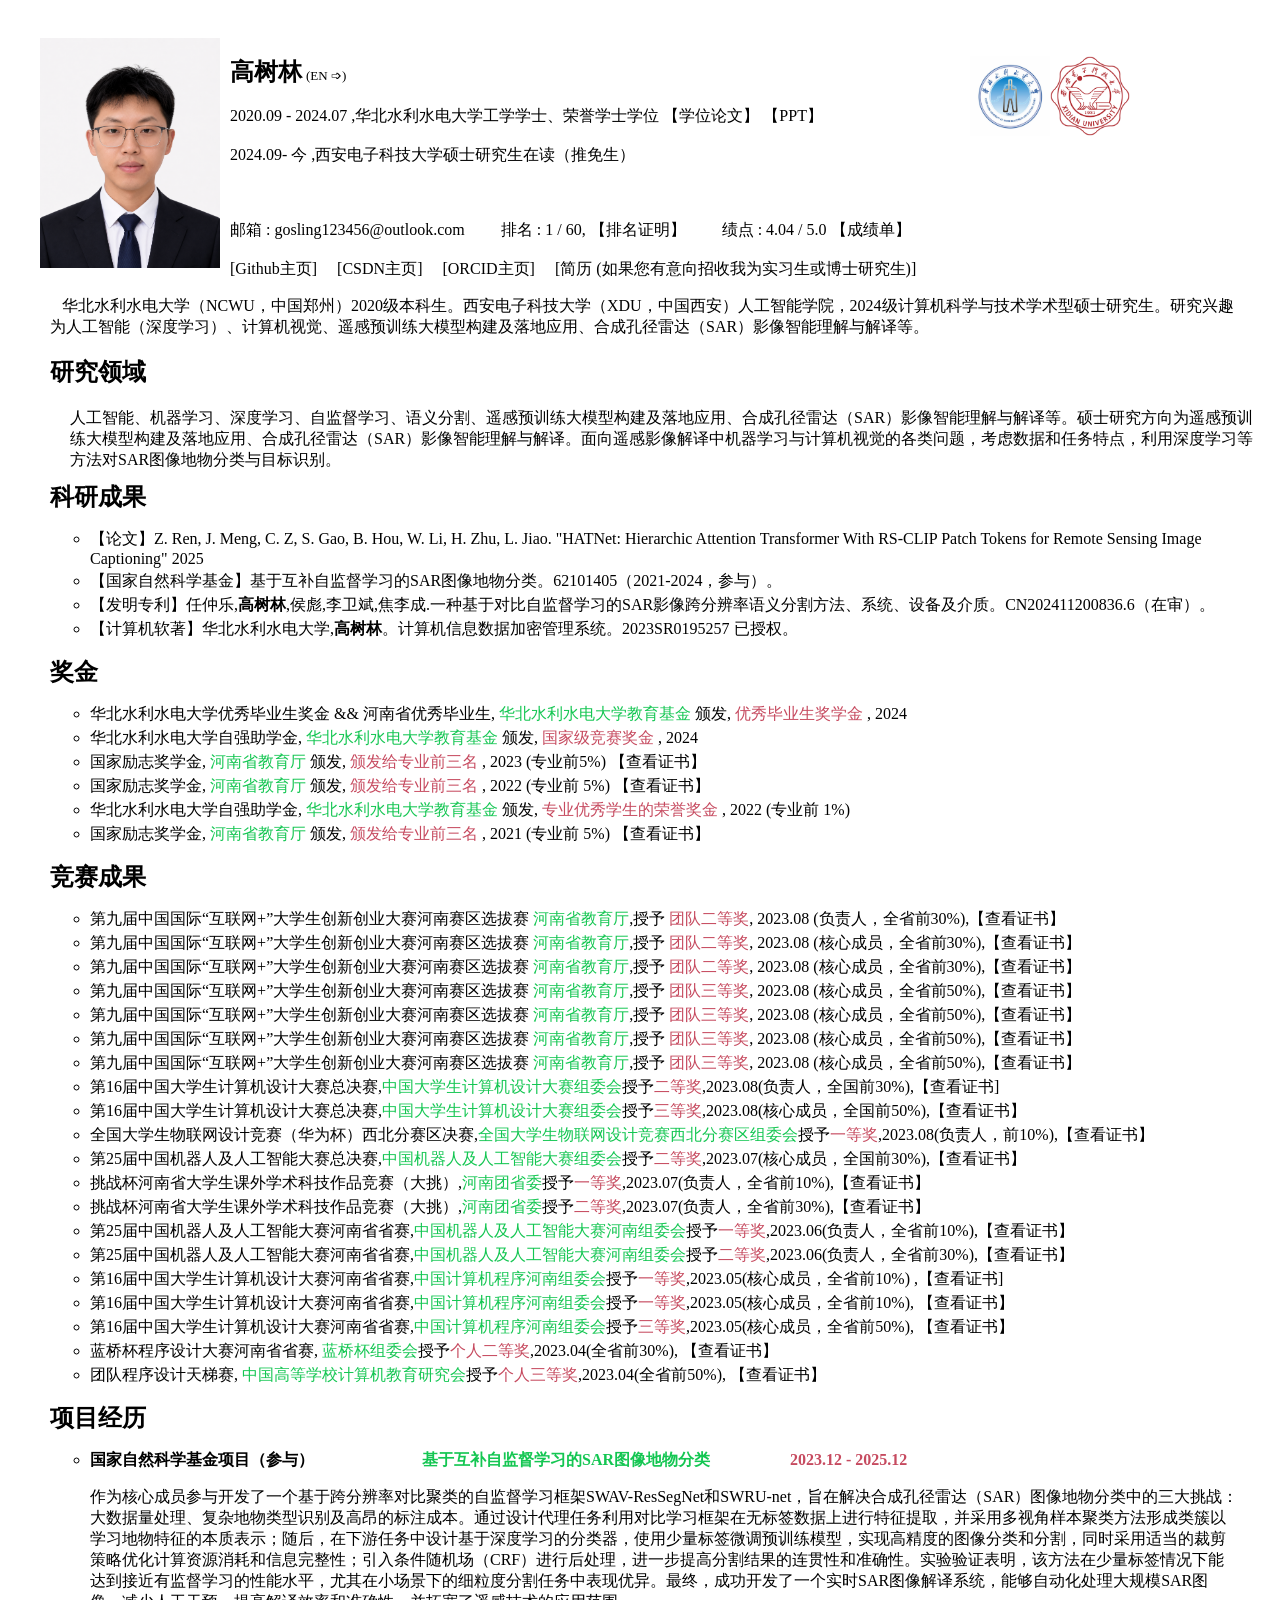
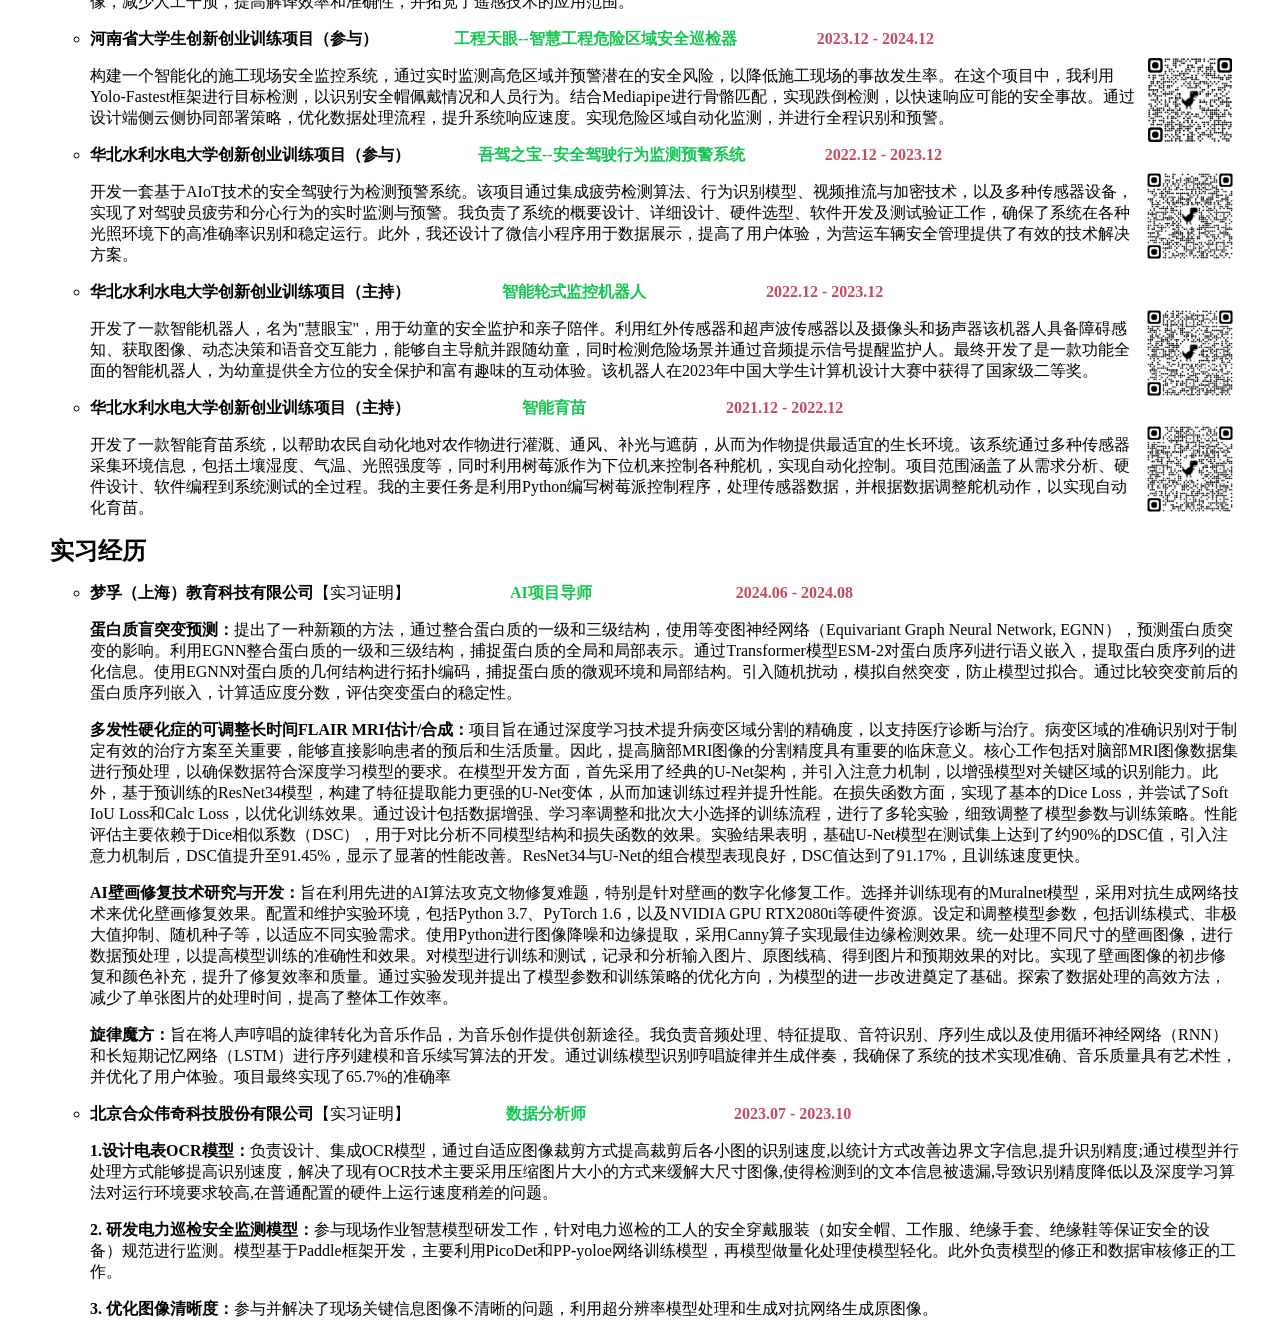
==== index-CN.html @ bac6ad57 "Update index-CN.html" ====
<html>

<head>
    <meta charset="UTF-8">
    <meta name="viewport" content="width=device-width, initial-scale=1.0">
    <title>高树林</title>
    <style>
        body {
            text-align: center;
            font-family: "楷体", Palatino, serif; /* 也包括 Palatino Linotype */
            position: relative;
            user-select: none; /* 禁止文本选择 */
        }

        a {
            text-decoration: none;
            position: relative;
            z-index: 1; /* 确保链接在上层 */
            color: inherit; /* 继承父元素的颜色 */
        }

        a:hover {
            color: #F00; /* 悬停时的颜色 */
        }

        li {
            margin-top: 3px; /* 列表项之间的间距 */
        }

        .overlay {
            position: absolute;
            top: 0;
            left: 0;
            width: 100%;
            height: 100%;
            background-color: rgba(255, 255, 255, 0); /* 半透明效果 */
            pointer-events: none; /* 允许点击链接 */
        }
    </style>
</head>

<body>
    <div align="center">
        <div style="width:1200px; height:auto; padding-top: 30px;">
            <div style="float: left;">
                <a href="https://gosling123456.github.io/index-CN.html" target="_blank">
                    <img src="data/GSL/4.png" height="230px" width="180px" />
                </a>
            </div>
            <div style="width:900px; height:240px; padding-left: 10px; float: left; text-align: left;">
                <br />
                <font size="5px"><b>高树林</b></font>
                <font size="2px"> <a href="https://gosling123456.github.io/"><font face="Times New Roman">(EN ➩)</font></a></font>
<!--                <a href="https://www.stanford.edu/" target="_blank">-->
<!--                        <img src="./data/GSL/stanford.jpg" alt="斯坦福校徽" style="width:80px; height:80px; float:right;">-->
<!--                    </a>-->
                <a href="https://www.xidian.edu.cn/" target="_blank">
                        <img src="./data/GSL/XDU.jpg" alt="西电校徽" style="width:80px; height:80px; float:right;">
                    </a>
                <a href="https://www.ncwu.edu.cn" target="_blank">
                        <img src="./data/GSL/NCWU.jpg" alt="华水校徽" style="width:80px; height:80px; float:right;">
                    </a>

                <br />
                <br />
                <font face="Times New Roman">2020.09 - 2024.07</font> ,华北水利水电大学工学学士、荣誉学士学位 <a href="./data/GSL/Undergraduate.pdf">【学位论文】</a> <a href="./data/GSL/PPT_基于跨分辨率对比聚类视觉特征学习的SAR地物分类答辩PPT.pptx">【<font face="Times New Roman">PPT</font>】</a>
<!--                 <a href="https://www2.ncwu.edu.cn/xingong/info/1026/2267.htm">【导师：杨阳蕊博士】</a>-->
                <br />
                <br />

                <font face="Times New Roman">2024.09- </font>今 ,西安电子科技大学硕士研究生在读（推免生）
                <br />
                <br />
                <br />
                <br />


                邮箱<font face="Times New Roman">&nbsp: gosling123456@outlook.com</font>  &nbsp &nbsp &nbsp &nbsp
<!--                <br />-->
                排名<font face="Times New Roman">&nbsp: 1 / 60</font>, <a href="./data/GSL/RANK.pdf">【排名证明】</a>  &nbsp &nbsp &nbsp &nbsp
<!--                <br />-->
                绩点<font face="Times New Roman"> : 4.04 / 5.0</font> <a href="data/GPA.pdf">【成绩单】</a>
<!--                <font size="2px"> <a href="data/GPA.pdf">【成绩单】</a></font>-->


                <br />
                <br />

                <a href="https://github.com/gosling123456">[<font face="Times New Roman">Github</font>主页]</font></a>  &nbsp &nbsp   <a href="https://blog.csdn.net/qq_54932411">[<font face="Times New Roman">CSDN</font>主页</font>]</a> &nbsp &nbsp <a href="https://orcid.org/0009-0003-9787-9495">[<font face="Times New Roman">ORCID</font>主页</font>]</a> &nbsp <a href="data/GSL/CV-CN.pdf"> &nbsp [简历 (如果您有意向招收我为实习生或博士研究生)]</a>  &nbsp &nbsp &nbsp &nbsp </a>
            </div>
        </div>

        <!-- border:1px solid #113322; -->
        <div style="width:1200px; height:auto; padding-top: 10px;">

            <div style="width:1190px; height:auto; float: left; text-align: left; padding-left: 10px; ">
                <br />
                &nbsp &nbsp<a href="https://ncwu.edu.cn/">华北水利水电大学</a>（<a href="https://ncwu.edu.cn/"><font face="Times New Roman">NCWU</font></a>，中国郑州）<font face="Times New Roman">2020</font>级本科生。<a href="https://www.xidian.edu.cn/">西安电子科技大学</a>（<a href="https://www.xidian.edu.cn/"><font face="Times New Roman">XDU</font></a>，中国西安）<a href="https://sai.xidian.edu.cn/">人工智能学院</a>，<font face="Times New Roman">2024</font>级计算机科学与技术学术型硕士研究生。研究兴趣为人工智能（深度学习）、计算机视觉、遥感预训练大模型构建及落地应用、合成孔径雷达（<font face="Times New Roman">SAR</font>）影像智能理解与解译等。
            </div>
        </div>
<!-- 研究领域 -->
        <div style="width:1200px; height:auto; padding-top: 10px;">
            <div style="width:800px; height:auto; float: left; text-align: left; padding-left: 10px;">
                <br />
                <font size="5px"><b>研究领域</b></font>
            </div>
            <div style="width:1190px; height:auto; float: left; text-align: left; padding-left: 30px; padding-top: 20px;">
                人工智能、机器学习、深度学习、自监督学习、语义分割、遥感预训练大模型构建及落地应用、合成孔径雷达（<font face="Times New Roman">SAR</font>）影像智能理解与解译等。硕士研究方向为遥感预训练大模型构建及落地应用、合成孔径雷达（<font face="Times New Roman">SAR</font>）影像智能理解与解译。面向遥感影像解译中机器学习与计算机视觉的各类问题，考虑数据和任务特点，利用深度学习等方法对<font face="Times New Roman">SAR</font>图像地物分类与目标识别。
            </div>
            <div style="width:1190px; height:auto; float: left; text-align: left; padding-left: 30px; padding-top: 10px;">
            </div>
        </div>
<!-- 科研成果 -->
        <div style="width:1200px; height:auto; padding-top: 10px;">
            <div style="width:800px; height:auto; float: left; text-align: left; padding-left: 10px;">
                <font size="5px"><b>科研成果</b></font>
            </div>
            <div style="width:1190px; height:auto; float: left; text-align: left; padding-left: 10px;">
                <ul type="circle">
                    <li>  【论文】<font face="Times New Roman">Z. Ren, J. Meng, C. Z, S. Gao, B. Hou, W. Li, H. Zhu, L. Jiao. "HATNet: Hierarchic Attention Transformer With RS-CLIP Patch Tokens for Remote Sensing Image Captioning" 2025</font></li>
                    <li>  【国家自然科学基金】基于互补自监督学习的<font face="Times New Roman">SAR</font>图像地物分类。<font face="Times New Roman">62101405</font>（<font face="Times New Roman">2021-2024</font>，参与）。</li>
                    <li>  <a href="./data/GSL/202411200836.6受理.pdf">【发明专利】</a>任仲乐,<strong>高树林</strong>,侯彪,李卫斌,焦李成.一种基于对比自监督学习的<font face="Times New Roman">SAR</font>影像跨分辨率语义分割方法、系统、设备及介质。<font face="Times New Roman">CN202411200836.6</font>（在审）。</li>
                    <li>  <a href="./data/GSL/2022软著.pdf">【计算机软著】</a>华北水利水电大学,<strong>高树林</strong>。计算机信息数据加密管理系统。<font face="Times New Roman">2023SR0195257</font> 已授权。</li>

                </ul>
            </div>
        </div>
<!-- 获得的奖助学金 -->
        <div style="width:1200px; height:auto; padding-top: 10px;">
            <div style="width:800px; height:auto; float: left; text-align: left; padding-left: 10px;">
                <font size="5px"><b>奖金</b></font>
            </div>
            <div style="width:1190px; height:auto; float: left; text-align: left; padding-left: 10px;">
                <ul type="circle">
                    <li>  华北水利水电大学优秀毕业生奖金 <font face="Times New Roman">&&</font> 河南省优秀毕业生, <i><font color="#14C652" style="font-style: normal;"> 华北水利水电大学教育基金 </font></i>颁发, <i><font color="#C64A5F" style="font-style: normal;"> 优秀毕业生奖学金 </font></i>, <font face="Times New Roman">2024</font> <!--<a href="./data/奖项说明.pdf">【查看证书】</a></li>-->
                    <li>  华北水利水电大学自强助学金, <i><font color="#14C652" style="font-style: normal;"> 华北水利水电大学教育基金 </font></i>颁发, <i><font color="#C64A5F" style="font-style: normal;"> 国家级竞赛奖金 </font></i>, <font face="Times New Roman">2024</font> </li>
                    <li>  国家励志奖学金, <i><font color="#14C652" style="font-style: normal;"> 河南省教育厅 </font></i>颁发, <i><font color="#C64A5F" style="font-style: normal;"> 颁发给专业前三名 </font></i>, <font face="Times New Roman">2023</font> (专业前<font face="Times New Roman">5</font>%) <a href="./data/GSL/奖项说明.pdf">【查看证书】</a></li>
                    <li>  国家励志奖学金, <i><font color="#14C652" style="font-style: normal;"> 河南省教育厅 </font></i>颁发, <i><font color="#C64A5F" style="font-style: normal;"> 颁发给专业前三名 </font></i>, <font face="Times New Roman">2022</font> (专业前 <font face="Times New Roman">5</font>%) <a href="./data/GSL/2022国家励志.pdf">【查看证书】</a></li>
                    <li>  华北水利水电大学自强助学金, <i><font color="#14C652" style="font-style: normal;"> 华北水利水电大学教育基金 </font></i>颁发, <i><font color="#C64A5F" style="font-style: normal;"> 专业优秀学生的荣誉奖金 </font></i>, <font face="Times New Roman">2022</font> (专业前 <font face="Times New Roman">1</font>%)</li>
                    <li>  国家励志奖学金, <i><font color="#14C652" style="font-style: normal;"> 河南省教育厅 </font></i>颁发, <i><font color="#C64A5F" style="font-style: normal;"> 颁发给专业前三名 </font></i>, <font face="Times New Roman">2021</font> (专业前 <font face="Times New Roman">5</font>%) <a href="./data/GSL/2021国家励志.pdf">【查看证书】</a></li>
                </ul>
            </div>
        </div>
<!-- 获得的奖项 -->
        <div style="width:1200px; height:auto; padding-top: 10px;">
            <div style="width:800px; height:auto; float: left; text-align: left; padding-left: 10px;">
                <font size="5px"><b>竞赛成果</b></font>
            </div>
            <div style="width:1190px; height:auto; float: left; text-align: left; padding-left: 10px;">
                <ul type="circle">
<!--    2023年8月                -->
                    <li>  第九届中国国际“互联网+”大学生创新创业大赛河南赛区选拔赛 <i><font color="#14C652" style="font-style: normal;">河南省教育厅</font></i>,授予  <i><font color="#C64A5F" style="font-style: normal;">团队二等奖</font></i>, <font face="Times New Roman">2023.08</font> (负责人，全省前<font face="Times New Roman">30%</font>),<a href="./data/GSL/互联网+二等奖1.pdf">【查看证书】</a></li> </li>
                    <li>  第九届中国国际“互联网+”大学生创新创业大赛河南赛区选拔赛 <i><font color="#14C652" style="font-style: normal;">河南省教育厅</font></i>,授予  <i><font color="#C64A5F" style="font-style: normal;">团队二等奖</font></i>, <font face="Times New Roman">2023.08</font> (核心成员，全省前<font face="Times New Roman">30%</font>),<a href="./data/GSL/互联网+二等奖2.pdf">【查看证书】</a></li> </li>
                    <li>  第九届中国国际“互联网+”大学生创新创业大赛河南赛区选拔赛 <i><font color="#14C652" style="font-style: normal;">河南省教育厅</font></i>,授予  <i><font color="#C64A5F" style="font-style: normal;">团队二等奖</font></i>, <font face="Times New Roman">2023.08</font> (核心成员，全省前<font face="Times New Roman">30%</font>),<a href="./data/GSL/互联网+二等奖3.pdf">【查看证书】</a></li> </li>
                    <li>  第九届中国国际“互联网+”大学生创新创业大赛河南赛区选拔赛 <i><font color="#14C652" style="font-style: normal;">河南省教育厅</font></i>,授予  <i><font color="#C64A5F" style="font-style: normal;">团队三等奖</font></i>, <font face="Times New Roman">2023.08</font> (核心成员，全省前<font face="Times New Roman">50%</font>),<a href="./data/GSL/互联网+三等奖1.pdf">【查看证书】</a></li> </li>
                    <li>  第九届中国国际“互联网+”大学生创新创业大赛河南赛区选拔赛 <i><font color="#14C652" style="font-style: normal;">河南省教育厅</font></i>,授予  <i><font color="#C64A5F" style="font-style: normal;">团队三等奖</font></i>, <font face="Times New Roman">2023.08</font> (核心成员，全省前<font face="Times New Roman">50%</font>),<a href="./data/GSL/互联网+三等奖2.pdf">【查看证书】</a></li> </li>
                    <li>  第九届中国国际“互联网+”大学生创新创业大赛河南赛区选拔赛 <i><font color="#14C652" style="font-style: normal;">河南省教育厅</font></i>,授予  <i><font color="#C64A5F" style="font-style: normal;">团队三等奖</font></i>, <font face="Times New Roman">2023.08</font> (核心成员，全省前<font face="Times New Roman">50%</font>),<a href="./data/GSL/互联网+三等奖3.pdf">【查看证书】</a></li> </li>
                    <li>  第九届中国国际“互联网+”大学生创新创业大赛河南赛区选拔赛 <i><font color="#14C652" style="font-style: normal;">河南省教育厅</font></i>,授予  <i><font color="#C64A5F" style="font-style: normal;">团队三等奖</font></i>, <font face="Times New Roman">2023.08</font> (核心成员，全省前<font face="Times New Roman">50%</font>),<a href="./data/GSL/互联网+三等奖4.pdf">【查看证书】</a></li> </li>
                    <li>  第<font face="Times New Roman">16</font>届中国大学生计算机设计大赛总决赛,<i><font color="#14C652" style="font-style: normal;">中国大学生计算机设计大赛组委会</font></i>授予<i><font color="#C64A5F" style="font-style: normal;">二等奖</font></i>,<font face="Times New Roman">2023.08</font>(负责人，全国前<font face="Times New Roman">30%</font>),<a href="./data/GSL/中国计算机设计大赛国家级二等奖.pdf">【查看证书]</a></li>
                    <li>  第<font face="Times New Roman">16</font>届中国大学生计算机设计大赛总决赛,<i><font color="#14C652" style="font-style: normal;">中国大学生计算机设计大赛组委会</font></i>授予<i><font color="#C64A5F" style="font-style: normal;">三等奖</font></i>,<font face="Times New Roman">2023.08</font>(核心成员，全国前<font face="Times New Roman">50%</font>),<a href="./data/GSL/中国计算机设计大赛国家级三等奖.pdf">【查看证书】</a></li>
                    <li>  全国大学生物联网设计竞赛（华为杯）西北分赛区决赛,<i><font color="#14C652" style="font-style: normal;">全国大学生物联网设计竞赛西北分赛区组委会</font></i>授予<i><font color="#C64A5F" style="font-style: normal;">一等奖</font></i>,<font face="Times New Roman">2023.08</font>(负责人，前<font face="Times New Roman">10%</font>),<a href="./data/GSL/物联网大赛西北赛区一等奖.pdf">【查看证书】</a></li>
<!--    2023年7月                -->
                    <li>  第<font face="Times New Roman">25</font>届中国机器人及人工智能大赛总决赛,<i><font color="#14C652" style="font-style: normal;">中国机器人及人工智能大赛组委会</font></i>授予<i><font color="#C64A5F" style="font-style: normal;">二等奖</font></i>,<font face="Times New Roman">2023.07</font>(核心成员，全国前<font face="Times New Roman">30%</font>),<a href="./data/GSL/机器人及人工智能国家二等奖.pdf">【查看证书】</a></li>
                    <li>  挑战杯河南省大学生课外学术科技作品竞赛（大挑）,<i><font color="#14C652" style="font-style: normal;">河南团省委</font></i>授予<i><font color="#C64A5F" style="font-style: normal;">一等奖</font></i>,<font face="Times New Roman">2023.07</font>(负责人，全省前<font face="Times New Roman">10%</font>),<a href="./data/GSL/2023挑战杯省一.pdf">【查看证书】</a></li>
                    <li>  挑战杯河南省大学生课外学术科技作品竞赛（大挑）,<i><font color="#14C652" style="font-style: normal;">河南团省委</font></i>授予<i><font color="#C64A5F" style="font-style: normal;">二等奖</font></i>,<font face="Times New Roman">2023.07</font>(负责人，全省前<font face="Times New Roman">30%</font>),<a href="./data/GSL/2023挑战杯省二.pdf">【查看证书】</a></li>
<!--    2023年6月                 -->
                    <li>  第<font face="Times New Roman">25</font>届中国机器人及人工智能大赛河南省省赛,<i><font color="#14C652" style="font-style: normal;">中国机器人及人工智能大赛河南组委会</font></i>授予<i><font color="#C64A5F" style="font-style: normal;">一等奖</font></i>,<font face="Times New Roman">2023.06</font>(负责人，全省前<font face="Times New Roman">10%</font>),<a href="./data/GSL/中国机器人及人工智能大赛省一.pdf">【查看证书】</a></li>
                    <li>  第<font face="Times New Roman">25</font>届中国机器人及人工智能大赛河南省省赛,<i><font color="#14C652" style="font-style: normal;">中国机器人及人工智能大赛河南组委会</font></i>授予<i><font color="#C64A5F" style="font-style: normal;">二等奖</font></i>,<font face="Times New Roman">2023.06</font>(负责人，全省前<font face="Times New Roman">30%</font>),<a href="./data/GSL/中国机器人及人工智能大赛省二.pdf">【查看证书】</a></li>
<!--    2023年5月                -->
                    <li>  第<font face="Times New Roman">16</font>届中国大学生计算机设计大赛河南省省赛,<i><font color="#14C652" style="font-style: normal;">中国计算机程序河南组委会</font></i>授予<i><font color="#C64A5F" style="font-style: normal;">一等奖</font></i>,<font face="Times New Roman">2023.05</font>(核心成员，全省前<font face="Times New Roman">10%</font>) ,<a href="./data/GSL/计算机程序设计大赛一等奖1.pdf">【查看证书]</a></li>
                    <li>  第<font face="Times New Roman">16</font>届中国大学生计算机设计大赛河南省省赛,<i><font color="#14C652" style="font-style: normal;">中国计算机程序河南组委会</font></i>授予<i><font color="#C64A5F" style="font-style: normal;">一等奖</font></i>,<font face="Times New Roman">2023.05</font>(核心成员，全省前<font face="Times New Roman">10%</font>), <a href="./data/GSL/计算机程序设计大赛一等奖2.pdf">【查看证书】</a></li>
                    <li>  第<font face="Times New Roman">16</font>届中国大学生计算机设计大赛河南省省赛,<i><font color="#14C652" style="font-style: normal;">中国计算机程序河南组委会</font></i>授予<i><font color="#C64A5F" style="font-style: normal;">三等奖</font></i>,<font face="Times New Roman">2023.05</font>(核心成员，全省前<font face="Times New Roman">50%</font>), <a href="./data/GSL/计算机程序设计大赛三等奖.pdf">【查看证书】</a></li>
<!--    2023年4月                -->
                    <li>  蓝桥杯程序设计大赛河南省省赛, <i><font color="#14C652" style="font-style: normal;">蓝桥杯组委会</font></i>授予<i><font color="#C64A5F" style="font-style: normal;">个人二等奖</font></i>,<font face="Times New Roman">2023.04</font>(全省前<font face="Times New Roman">30%</font>), <a href="./data/GSL/蓝桥杯省二.pdf">【查看证书】</a></li>
                    <li>  团队程序设计天梯赛, <i><font color="#14C652" style="font-style: normal;">中国高等学校计算机教育研究会</font></i>授予<i><font color="#C64A5F" style="font-style: normal;">个人三等奖</font></i>,<font face="Times New Roman">2023.04</font>(全省前<font face="Times New Roman">50%</font>), <a href="./data/GSL/2023天梯赛.pdf">【查看证书】</a></li>
                </ul>
            </div>
        </div>

<!-- 项目成果 -->
      <div style="width:1200px; height:auto; padding-top: 10px;">
            <div style="width:800px; height:auto; float: left; text-align: left; padding-left: 10px;">
                <font size="5px"><b>项目经历</b></font>
            </div>
            <div style="width:1190px; height:auto; float: left; text-align: left; padding-left: 10px;">
                <ul type="circle">
                    <li>  <strong>国家自然科学基金项目（参与）</strong> &nbsp &nbsp &nbsp &nbsp &nbsp &nbsp &nbsp &nbsp &nbsp &nbsp &nbsp &nbsp &nbsp <strong><i><font color="#14C652" style="font-style: normal;">基于互补自监督学习的<font face="Times New Roman">SAR</font>图像地物分类</font></i></strong> &nbsp &nbsp &nbsp &nbsp &nbsp &nbsp &nbsp &nbsp &nbsp &nbsp<i><strong><font color="#C64A5F" face="Times New Roman" style="font-style: normal;">2023.12 - 2025.12 </font></strong></i></li>

                    <p>作为核心成员参与开发了一个基于跨分辨率对比聚类的自监督学习框架<font face="Times New Roman">SWAV-ResSegNet</font>和<font face="Times New Roman">SWRU-net</font>，旨在解决合成孔径雷达（<font face="Times New Roman">SAR</font>）图像地物分类中的三大挑战：大数据量处理、复杂地物类型识别及高昂的标注成本。通过设计代理任务利用对比学习框架在无标签数据上进行特征提取，并采用多视角样本聚类方法形成类簇以学习地物特征的本质表示；随后，在下游任务中设计基于深度学习的分类器，使用少量标签微调预训练模型，实现高精度的图像分类和分割，同时采用适当的裁剪策略优化计算资源消耗和信息完整性；引入条件随机场（<font face="Times New Roman">CRF</font>）进行后处理，进一步提高分割结果的连贯性和准确性。实验验证表明，该方法在少量标签情况下能达到接近有监督学习的性能水平，尤其在小场景下的细粒度分割任务中表现优异。最终，成功开发了一个实时<font face="Times New Roman">SAR</font>图像解译系统，能够自动化处理大规模<font face="Times New Roman">SAR</font>图像，减少人工干预，提高解译效率和准确性，并拓宽了遥感技术的应用范围。</p>

                    <li>  <strong>河南省大学生创新创业训练项目（参与）</strong> &nbsp &nbsp &nbsp &nbsp &nbsp &nbsp &nbsp &nbsp &nbsp <strong><i><font color="#14C652" style="font-style: normal;">工程天眼--智慧工程危险区域安全巡检器</font></i></strong> &nbsp &nbsp &nbsp &nbsp &nbsp &nbsp &nbsp &nbsp &nbsp &nbsp<i><strong><font color="#C64A5F" face="Times New Roman" style="font-style: normal;">2023.12 - 2024.12 </font></strong></i></li>
                    <a href="https://www.bilibili.com/video/BV1PatSeVE6Y/?vd_source=3abd7e5c02556202b0fd7332844b6ba0" target="_blank">
                        <img src="./data/GSL/天眼工程.png" alt="天眼工程" style="width:100px; height:100px; float:right;">
                    </a>
                    <p>构建一个智能化的施工现场安全监控系统，通过实时监测高危区域并预警潜在的安全风险，以降低施工现场的事故发生率。在这个项目中，我利用<font face="Times New Roman">Yolo-Fastest</font>框架进行目标检测，以识别安全帽佩戴情况和人员行为。结合<font face="Times New Roman">Mediapipe</font>进行骨骼匹配，实现跌倒检测，以快速响应可能的安全事故。通过设计端侧云侧协同部署策略，优化数据处理流程，提升系统响应速度。实现危险区域自动化监测，并进行全程识别和预警。</p>

                    <li>  <strong>华北水利水电大学创新创业训练项目（参与）</strong> &nbsp &nbsp &nbsp &nbsp &nbsp &nbsp &nbsp &nbsp <strong><i><font color="#14C652" style="font-style: normal;">吾驾之宝--安全驾驶行为监测预警系统</font></i></strong> &nbsp &nbsp &nbsp &nbsp &nbsp &nbsp &nbsp &nbsp &nbsp &nbsp<i><strong><font color="#C64A5F" face="Times New Roman" style="font-style: normal;">2022.12 - 2023.12 </font></strong></i></li>
                    <a href="https://www.bilibili.com/video/BV1634y1M7RW/?spm_id_from=333.999.0.0" target="_blank">
                        <img src="./data/GSL/安全驾驶行为监测预警.png" alt="安全驾驶行为监测预警" style="width:100px; height:100px; float:right;">
                    </a>
                    <p>开发一套基于<font face="Times New Roman">AIoT</font>技术的安全驾驶行为检测预警系统。该项目通过集成疲劳检测算法、行为识别模型、视频推流与加密技术，以及多种传感器设备，实现了对驾驶员疲劳和分心行为的实时监测与预警。我负责了系统的概要设计、详细设计、硬件选型、软件开发及测试验证工作，确保了系统在各种光照环境下的高准确率识别和稳定运行。此外，我还设计了微信小程序用于数据展示，提高了用户体验，为营运车辆安全管理提供了有效的技术解决方案。</p>

                    <li>  <strong>华北水利水电大学创新创业训练项目（主持）</strong> &nbsp &nbsp &nbsp &nbsp &nbsp &nbsp &nbsp &nbsp &nbsp &nbsp &nbsp<strong><i><font color="#14C652" style="font-style: normal;"> 智能轮式监控机器人 </font></i></strong>&nbsp &nbsp &nbsp &nbsp &nbsp &nbsp &nbsp &nbsp &nbsp &nbsp &nbsp &nbsp &nbsp &nbsp &nbsp<i><strong><font color="#C64A5F" face="Times New Roman" style="font-style: normal;">2022.12 - 2023.12 </font></strong></i></li>
                    <a href="https://www.bilibili.com/video/BV1894y1b7Cr/?spm_id_from=333.999.0.0" target="_blank">
                        <img src="./data/GSL/智能轮式监控机器人.png" alt="智能轮式监控机器人" style="width:100px; height:100px; float:right;">
                    </a>
                    <p>开发了一款智能机器人，名为"慧眼宝"，用于幼童的安全监护和亲子陪伴。利用红外传感器和超声波传感器以及摄像头和扬声器该机器人具备障碍感知、获取图像、动态决策和语音交互能力，能够自主导航并跟随幼童，同时检测危险场景并通过音频提示信号提醒监护人。最终开发了是一款功能全面的智能机器人，为幼童提供全方位的安全保护和富有趣味的互动体验。该机器人在2023年中国大学生计算机设计大赛中获得了国家级二等奖。</p>

                    <li>  <strong>华北水利水电大学创新创业训练项目（主持）</strong> &nbsp &nbsp &nbsp &nbsp &nbsp &nbsp &nbsp &nbsp &nbsp &nbsp &nbsp &nbsp &nbsp &nbsp<strong><i><font color="#14C652" style="font-style: normal;">智能育苗</font></i></strong>&nbsp &nbsp &nbsp &nbsp &nbsp &nbsp &nbsp &nbsp &nbsp &nbsp &nbsp &nbsp &nbsp &nbsp &nbsp &nbsp &nbsp &nbsp<i><strong><font color="#C64A5F" face="Times New Roman" style="font-style: normal;">2021.12 - 2022.12 </font></strong></i></li>
                    <a href="https://www.bilibili.com/video/BV15V41117VN/?spm_id_from=333.999.0.0" target="_blank">
                        <img src="./data/GSL/智能育苗.png" alt="智能育苗" style="width:100px; height:100px; float:right;">
                    </a>
                    <p>开发了一款智能育苗系统，以帮助农民自动化地对农作物进行灌溉、通风、补光与遮荫，从而为作物提供最适宜的生长环境。该系统通过多种传感器采集环境信息，包括土壤湿度、气温、光照强度等，同时利用树莓派作为下位机来控制各种舵机，实现自动化控制。项目范围涵盖了从需求分析、硬件设计、软件编程到系统测试的全过程。我的主要任务是利用<font face="Times New Roman">Python</font>编写树莓派控制程序，处理传感器数据，并根据数据调整舵机动作，以实现自动化育苗。</p>
                </ul>
            </div>
        </div>

<!-- 实习经历 -->
        <div style="width:1200px; height:auto; padding-top: 10px;">
            <div style="width:800px; height:auto; float: left; text-align: left; padding-left: 10px;">
                <font size="5px"><b>实习经历</b></font>
            </div>
            <div style="width:1190px; height:auto; float: left; text-align: left; padding-left: 10px;">
                <ul type="circle">
                    <li>  <strong><a href="http://www.mfeducation.cn/">梦孚（上海）教育科技有限公司</a></strong><a href="./data/GSL/梦孚（上海）教育科技有限公司实习证明.pdf">【实习证明】</a> &nbsp &nbsp &nbsp &nbsp &nbsp &nbsp &nbsp &nbsp &nbsp &nbsp &nbsp &nbsp<strong><i><font color="#14C652" style="font-style: normal;"> <font face="Times New Roman">AI</font>项目导师 </font></i></strong>&nbsp &nbsp &nbsp &nbsp &nbsp &nbsp &nbsp &nbsp &nbsp &nbsp &nbsp &nbsp &nbsp &nbsp &nbsp &nbsp &nbsp &nbsp<i><strong><font color="#C64A5F" face="Times New Roman" style="font-style: normal;">2024.06 - 2024.08 </font></strong></i></li>
                    <p><strong>蛋白质盲突变预测：</strong>提出了一种新颖的方法，通过整合蛋白质的一级和三级结构，使用等变图神经网络（<font face="Times New Roman">Equivariant Graph Neural Network, EGNN</font>），预测蛋白质突变的影响。利用<font face="Times New Roman">EGNN</font>整合蛋白质的一级和三级结构，捕捉蛋白质的全局和局部表示。通过<font face="Times New Roman">Transformer</font>模型<font face="Times New Roman">ESM-2</font>对蛋白质序列进行语义嵌入，提取蛋白质序列的进化信息。使用<font face="Times New Roman">EGNN</font>对蛋白质的几何结构进行拓扑编码，捕捉蛋白质的微观环境和局部结构。引入随机扰动，模拟自然突变，防止模型过拟合。通过比较突变前后的蛋白质序列嵌入，计算适应度分数，评估突变蛋白的稳定性。</p>
                    <p><strong>多发性硬化症的可调整长时间<font face="Times New Roman">FLAIR MRI</font>估计/合成：</strong>项目旨在通过深度学习技术提升病变区域分割的精确度，以支持医疗诊断与治疗。病变区域的准确识别对于制定有效的治疗方案至关重要，能够直接影响患者的预后和生活质量。因此，提高脑部<font face="Times New Roman">MRI</font>图像的分割精度具有重要的临床意义。核心工作包括对脑部<font face="Times New Roman">MRI</font>图像数据集进行预处理，以确保数据符合深度学习模型的要求。在模型开发方面，首先采用了经典的<font face="Times New Roman">U-Net</font>架构，并引入注意力机制，以增强模型对关键区域的识别能力。此外，基于预训练的<font face="Times New Roman">ResNet34</font>模型，构建了特征提取能力更强的<font face="Times New Roman">U-Net</font>变体，从而加速训练过程并提升性能。在损失函数方面，实现了基本的<font face="Times New Roman">Dice Loss</font>，并尝试了<font face="Times New Roman">Soft IoU Loss</font>和<font face="Times New Roman">Calc Loss</font>，以优化训练效果。通过设计包括数据增强、学习率调整和批次大小选择的训练流程，进行了多轮实验，细致调整了模型参数与训练策略。性能评估主要依赖于<font face="Times New Roman">Dice</font>相似系数（<font face="Times New Roman">DSC</font>），用于对比分析不同模型结构和损失函数的效果。实验结果表明，基础U-Net模型在测试集上达到了约<font face="Times New Roman">90%</font>的<font face="Times New Roman">DSC</font>值，引入注意力机制后，<font face="Times New Roman">DSC</font>值提升至<font face="Times New Roman">91.45%</font>，显示了显著的性能改善。<font face="Times New Roman">ResNet34</font>与<font face="Times New Roman">U-Net</font>的组合模型表现良好，<font face="Times New Roman">DSC</font>值达到了<font face="Times New Roman">91.17%</font>，且训练速度更快。</p>
                    <p><strong><font face="Times New Roman">AI</font>壁画修复技术研究与开发：</strong>旨在利用先进的<font face="Times New Roman">AI</font>算法攻克文物修复难题，特别是针对壁画的数字化修复工作。选择并训练现有的<font face="Times New Roman">Muralnet</font>模型，采用对抗生成网络技术来优化壁画修复效果。配置和维护实验环境，包括<font face="Times New Roman">Python 3.7、PyTorch 1.6</font>，以及<font face="Times New Roman">NVIDIA GPU RTX2080ti</font>等硬件资源。设定和调整模型参数，包括训练模式、非极大值抑制、随机种子等，以适应不同实验需求。使用<font face="Times New Roman">Python</font>进行图像降噪和边缘提取，采用<font face="Times New Roman">Canny</font>算子实现最佳边缘检测效果。统一处理不同尺寸的壁画图像，进行数据预处理，以提高模型训练的准确性和效果。对模型进行训练和测试，记录和分析输入图片、原图线稿、得到图片和预期效果的对比。实现了壁画图像的初步修复和颜色补充，提升了修复效率和质量。通过实验发现并提出了模型参数和训练策略的优化方向，为模型的进一步改进奠定了基础。探索了数据处理的高效方法，减少了单张图片的处理时间，提高了整体工作效率。</p>
                    <p><strong>旋律魔方：</strong>旨在将人声哼唱的旋律转化为音乐作品，为音乐创作提供创新途径。我负责音频处理、特征提取、音符识别、序列生成以及使用循环神经网络（<font face="Times New Roman">RNN</font>）和长短期记忆网络（<font face="Times New Roman">LSTM</font>）进行序列建模和音乐续写算法的开发。通过训练模型识别哼唱旋律并生成伴奏，我确保了系统的技术实现准确、音乐质量具有艺术性，并优化了用户体验。项目最终实现了<font face="Times New Roman">65.7%</font>的准确率</p>
                    <li>  <strong><a href="https://www.bjhzwq.com/">北京合众伟奇科技股份有限公司</a></strong><a href="./data/GSL/北京合众伟奇科技股份有限公司实习证明.pdf">【实习证明】</a> &nbsp &nbsp &nbsp &nbsp &nbsp &nbsp &nbsp &nbsp &nbsp &nbsp &nbsp &nbsp<strong><i><font color="#14C652" style="font-style: normal;">数据分析师</font></i></strong>&nbsp &nbsp &nbsp &nbsp &nbsp &nbsp &nbsp &nbsp &nbsp &nbsp &nbsp &nbsp &nbsp &nbsp &nbsp &nbsp &nbsp &nbsp &nbsp<i><strong><font color="#C64A5F" face="Times New Roman" style="font-style: normal;">2023.07 - 2023.10 </font></strong></i></li>
                        <p><strong><font face="Times New Roman">1.</font>设计电表<font face="Times New Roman">OCR</font>模型：</strong>负责设计、集成<font face="Times New Roman">OCR</font>模型，通过自适应图像裁剪方式提高裁剪后各小图的识别速度,以统计方式改善边界文字信息,提升识别精度;通过模型并行处理方式能够提高识别速度，解决了现有<font face="Times New Roman">OCR</font>技术主要采用压缩图片大小的方式来缓解大尺寸图像,使得检测到的文本信息被遗漏,导致识别精度降低以及深度学习算法对运行环境要求较高,在普通配置的硬件上运行速度稍差的问题。</p>
                        <p><strong><font face="Times New Roman">2. </font>研发电力巡检安全监测模型：</strong>参与现场作业智慧模型研发工作，针对电力巡检的工人的安全穿戴服装（如安全帽、工作服、绝缘手套、绝缘鞋等保证安全的设备）规范进行监测。模型基于<font face="Times New Roman">Paddle</font>框架开发，主要利用<font face="Times New Roman">PicoDet</font>和<font face="Times New Roman">PP-yoloe</font>网络训练模型，再模型做量化处理使模型轻化。此外负责模型的修正和数据审核修正的工作。</p>
                        <p><strong><font face="Times New Roman">3. </font>优化图像清晰度：</strong>参与并解决了现场关键信息图像不清晰的问题，利用超分辨率模型处理和生成对抗网络生成原图像。</p>
</p>
                </ul>
            </div>
        </div>
    </div>
</body>
</html>
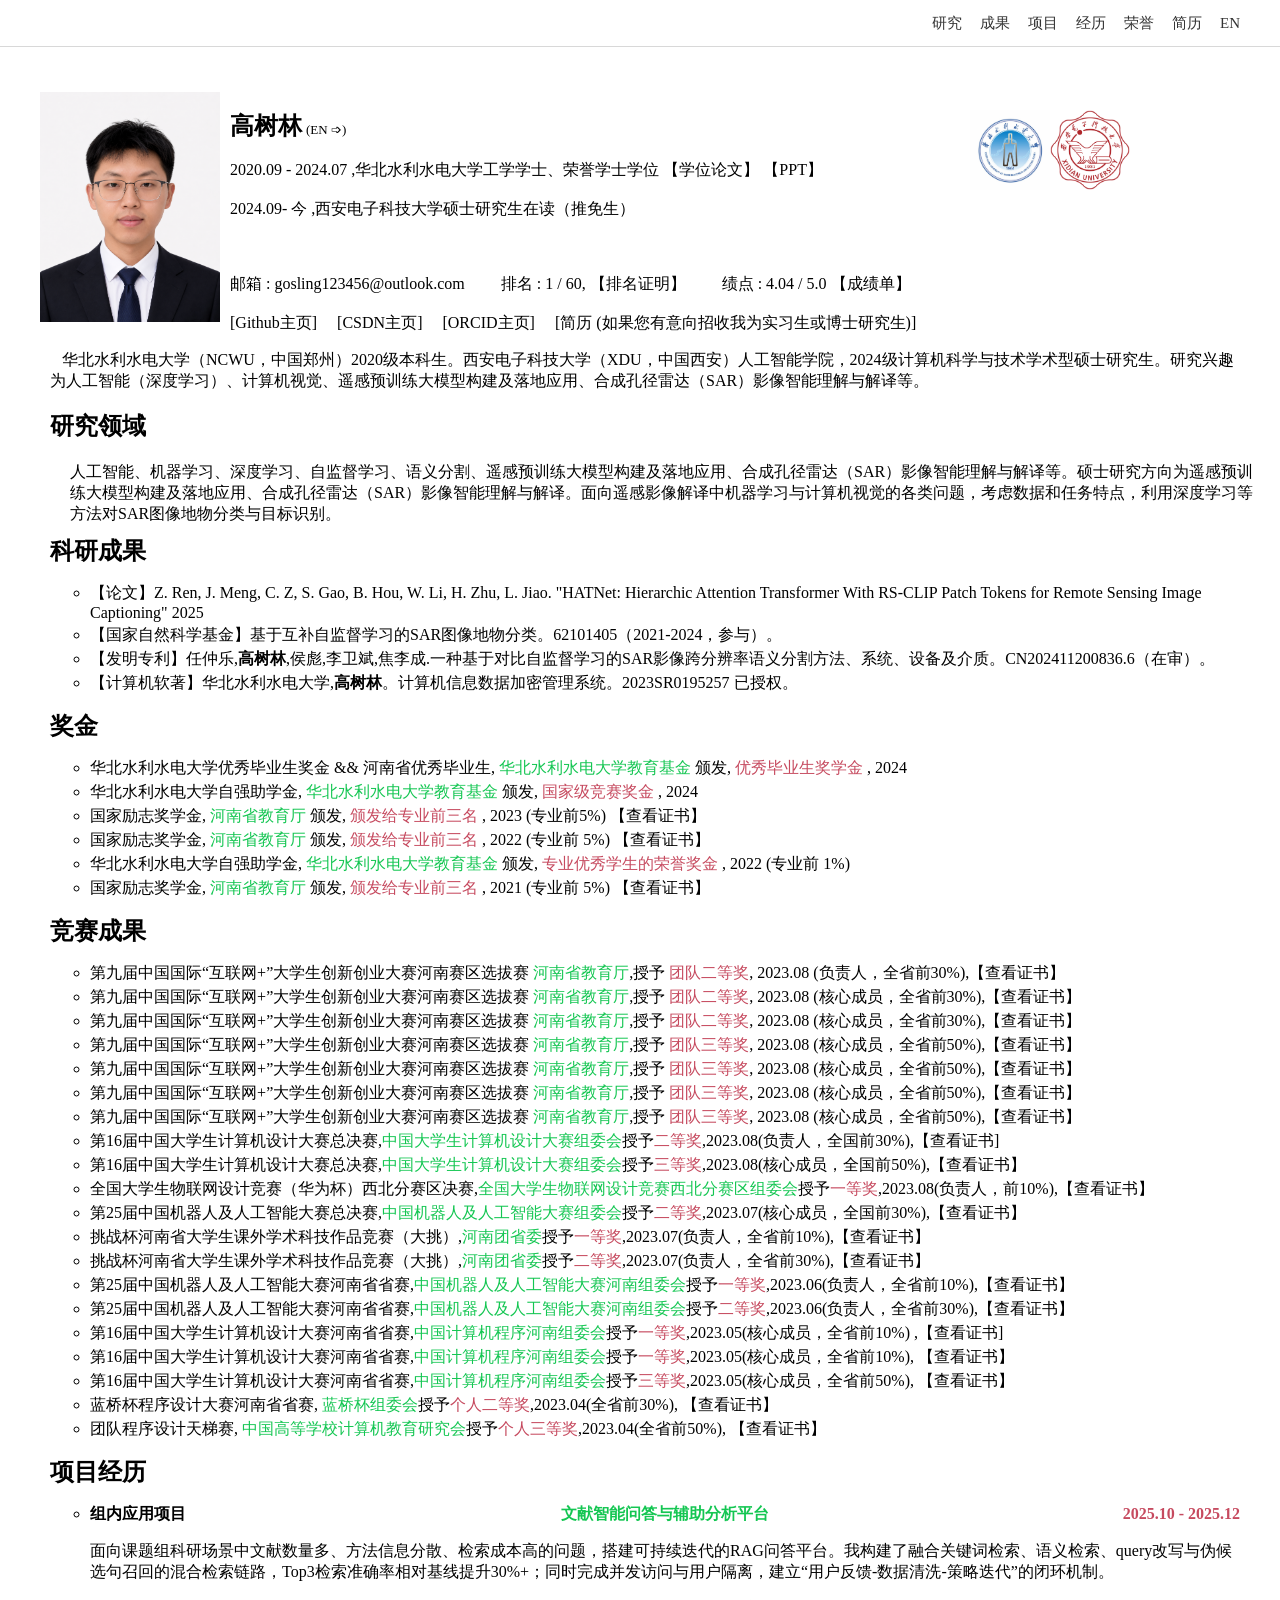
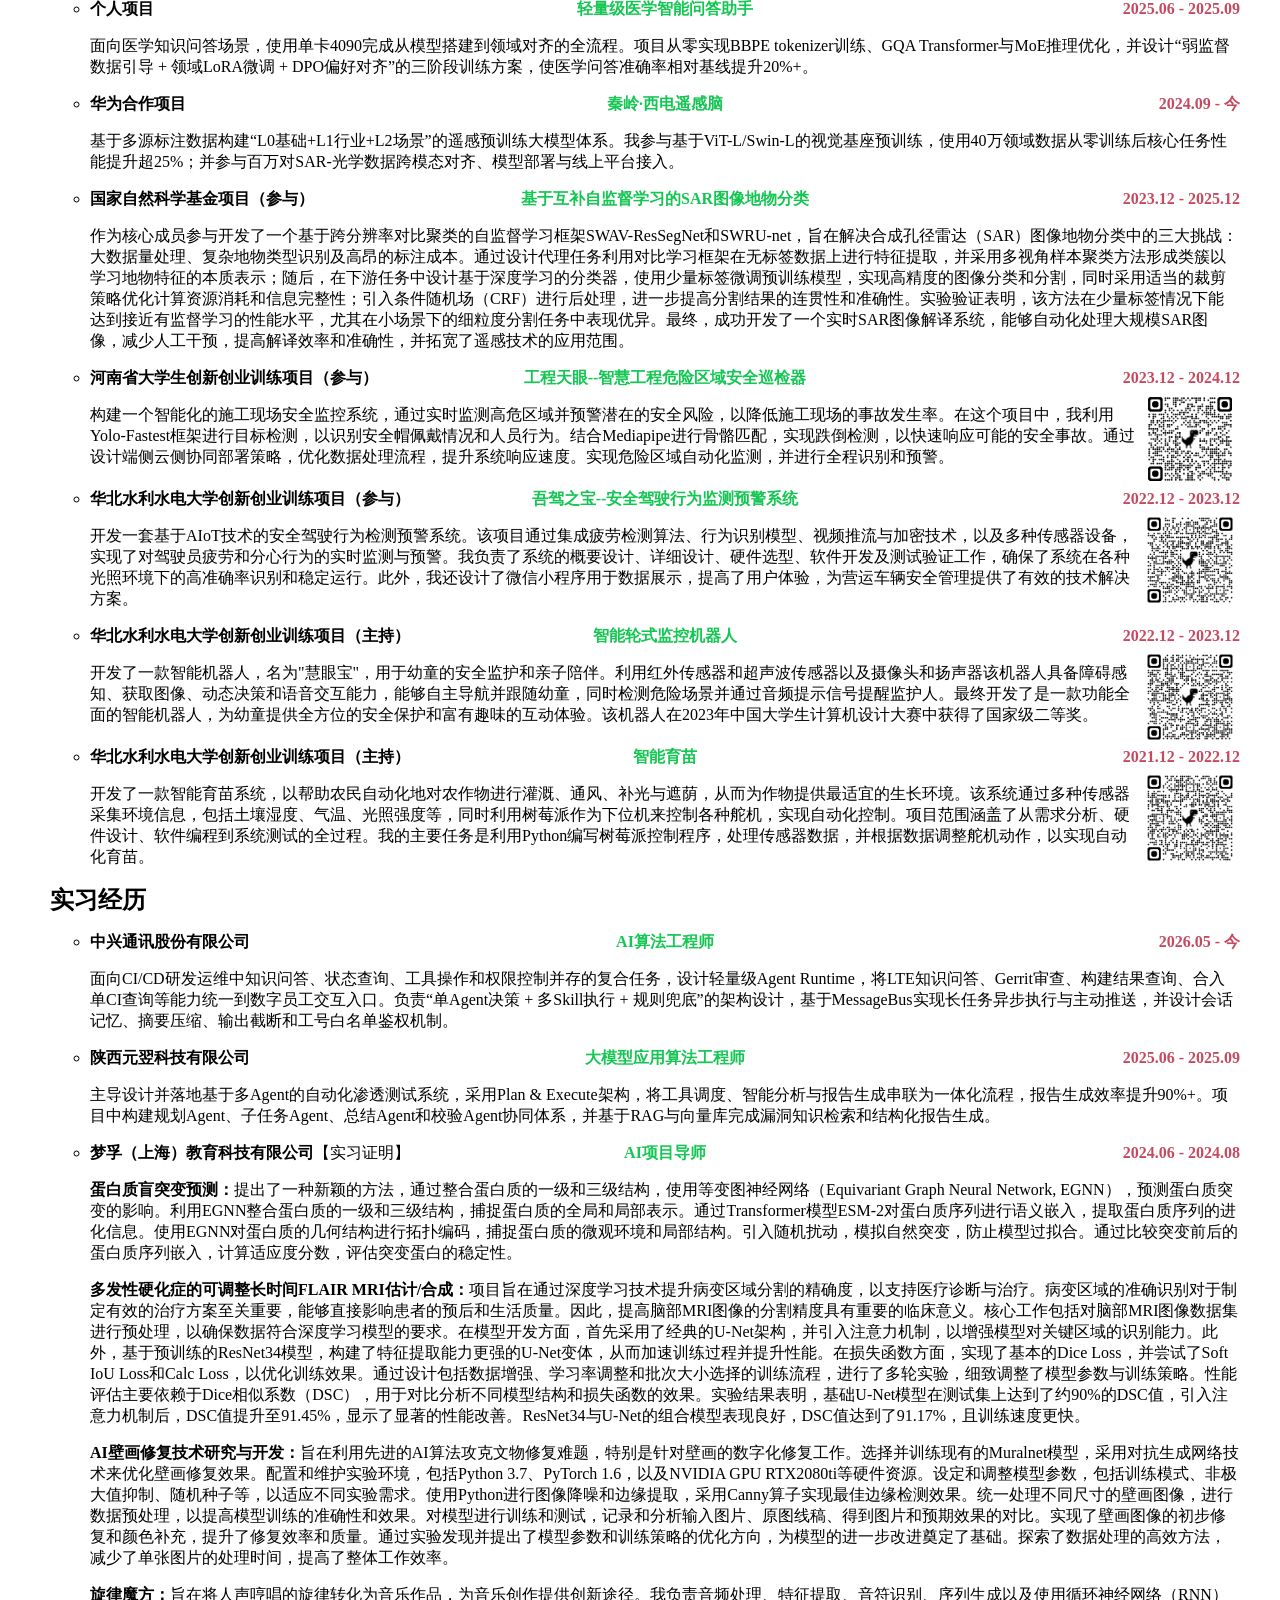
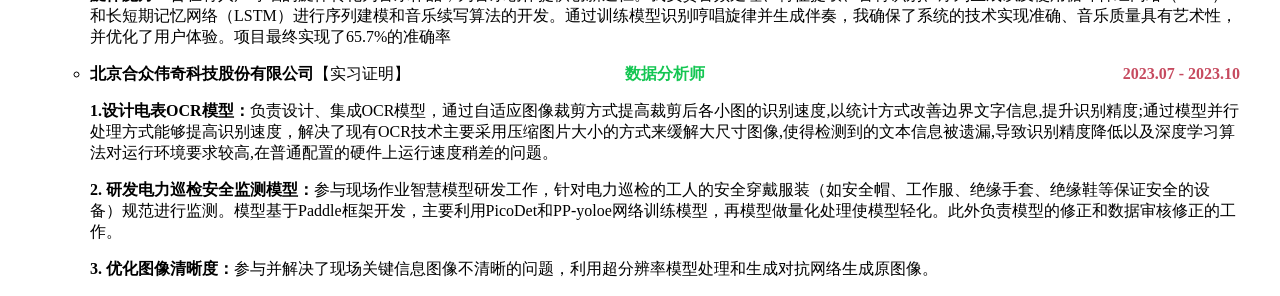
==== commit f396f87b: "截止2026-07" ====
--- a/index-CN.html
+++ b/index-CN.html
@@ -5,12 +5,13 @@
     <meta name="viewport" content="width=device-width, initial-scale=1.0">
     <title>高树林</title>
     <style>
-        body {
-            text-align: center;
-            font-family: "楷体", Palatino, serif; /* 也包括 Palatino Linotype */
-            position: relative;
-            user-select: none; /* 禁止文本选择 */
-        }
+        body {
+            text-align: center;
+            font-family: "楷体", Palatino, serif; /* 也包括 Palatino Linotype */
+            position: relative;
+            user-select: none; /* 禁止文本选择 */
+            padding-top: 54px;
+        }
 
         a {
             text-decoration: none;
@@ -27,20 +28,109 @@
             margin-top: 3px; /* 列表项之间的间距 */
         }
 
-        .overlay {
-            position: absolute;
+        .overlay {
+            position: absolute;
             top: 0;
             left: 0;
             width: 100%;
             height: 100%;
             background-color: rgba(255, 255, 255, 0); /* 半透明效果 */
-            pointer-events: none; /* 允许点击链接 */
-        }
-    </style>
-</head>
-
-<body>
-    <div align="center">
+            pointer-events: none; /* 允许点击链接 */
+        }
+
+        .site-nav {
+            position: fixed;
+            top: 0;
+            left: 0;
+            right: 0;
+            height: 46px;
+            z-index: 99;
+            background: rgba(255, 255, 255, 0.94);
+            border-bottom: 1px solid #d8d8d8;
+            backdrop-filter: blur(8px);
+            font-family: "Times New Roman", "楷体", serif;
+        }
+
+        .site-nav-inner {
+            width: 1200px;
+            height: 46px;
+            margin: 0 auto;
+            display: flex;
+            align-items: center;
+            justify-content: flex-end;
+            gap: 18px;
+            font-size: 15px;
+        }
+
+        .site-nav a {
+            color: #333;
+            border-bottom: none;
+        }
+
+        .site-nav a:hover {
+            color: #8b0000;
+        }
+
+        .entry-line {
+            display: grid;
+            grid-template-columns: 1fr minmax(300px, 1.1fr) 1fr;
+            align-items: baseline;
+            column-gap: 16px;
+            width: 100%;
+        }
+
+        .entry-left {
+            text-align: left;
+        }
+
+        .entry-title {
+            text-align: center;
+        }
+
+        .entry-date {
+            text-align: right;
+            white-space: nowrap;
+        }
+
+        @media (max-width: 1240px) {
+            .site-nav-inner {
+                width: auto;
+                padding: 0 16px;
+                justify-content: center;
+                flex-wrap: wrap;
+                gap: 10px 14px;
+            }
+
+            body {
+                padding-top: 68px;
+            }
+
+            .entry-line {
+                grid-template-columns: 1fr;
+                row-gap: 2px;
+            }
+
+            .entry-title,
+            .entry-date {
+                text-align: left;
+            }
+        }
+    </style>
+</head>
+
+<body>
+    <div class="site-nav">
+        <div class="site-nav-inner">
+            <a href="#research">研究</a>
+            <a href="#achievement">成果</a>
+            <a href="#projects">项目</a>
+            <a href="#internship">经历</a>
+            <a href="#honors">荣誉</a>
+            <a href="data/GSL/CV-CN.pdf">简历</a>
+            <a href="./index.html"><font face="Times New Roman">EN</font></a>
+        </div>
+    </div>
+    <div align="center">
         <div style="width:1200px; height:auto; padding-top: 30px;">
             <div style="float: left;">
                 <a href="https://gosling123456.github.io/index-CN.html" target="_blank">
@@ -91,7 +181,7 @@
         </div>
 
         <!-- border:1px solid #113322; -->
-        <div style="width:1200px; height:auto; padding-top: 10px;">
+        <div id="research" style="width:1200px; height:auto; padding-top: 10px;">
 
             <div style="width:1190px; height:auto; float: left; text-align: left; padding-left: 10px; ">
                 <br />
@@ -99,7 +189,7 @@
             </div>
         </div>
 <!-- 研究领域 -->
-        <div style="width:1200px; height:auto; padding-top: 10px;">
+        <div id="achievement" style="width:1200px; height:auto; padding-top: 10px;">
             <div style="width:800px; height:auto; float: left; text-align: left; padding-left: 10px;">
                 <br />
                 <font size="5px"><b>研究领域</b></font>
@@ -111,7 +201,7 @@
             </div>
         </div>
 <!-- 科研成果 -->
-        <div style="width:1200px; height:auto; padding-top: 10px;">
+        <div id="honors" style="width:1200px; height:auto; padding-top: 10px;">
             <div style="width:800px; height:auto; float: left; text-align: left; padding-left: 10px;">
                 <font size="5px"><b>科研成果</b></font>
             </div>
@@ -126,7 +216,7 @@
             </div>
         </div>
 <!-- 获得的奖助学金 -->
-        <div style="width:1200px; height:auto; padding-top: 10px;">
+        <div style="width:1200px; height:auto; padding-top: 10px;">
             <div style="width:800px; height:auto; float: left; text-align: left; padding-left: 10px;">
                 <font size="5px"><b>奖金</b></font>
             </div>
@@ -178,35 +268,44 @@
         </div>
 
 <!-- 项目成果 -->
-      <div style="width:1200px; height:auto; padding-top: 10px;">
+      <div id="projects" style="width:1200px; height:auto; padding-top: 10px;">
             <div style="width:800px; height:auto; float: left; text-align: left; padding-left: 10px;">
                 <font size="5px"><b>项目经历</b></font>
             </div>
-            <div style="width:1190px; height:auto; float: left; text-align: left; padding-left: 10px;">
-                <ul type="circle">
-                    <li>  <strong>国家自然科学基金项目（参与）</strong> &nbsp &nbsp &nbsp &nbsp &nbsp &nbsp &nbsp &nbsp &nbsp &nbsp &nbsp &nbsp &nbsp <strong><i><font color="#14C652" style="font-style: normal;">基于互补自监督学习的<font face="Times New Roman">SAR</font>图像地物分类</font></i></strong> &nbsp &nbsp &nbsp &nbsp &nbsp &nbsp &nbsp &nbsp &nbsp &nbsp<i><strong><font color="#C64A5F" face="Times New Roman" style="font-style: normal;">2023.12 - 2025.12 </font></strong></i></li>
+            <div style="width:1190px; height:auto; float: left; text-align: left; padding-left: 10px;">
+                <ul type="circle">
+                    <li><div class="entry-line"><span class="entry-left"><strong>组内应用项目</strong></span><span class="entry-title"><strong><i><font color="#14C652" style="font-style: normal;">文献智能问答与辅助分析平台</font></i></strong></span><span class="entry-date"><i><strong><font color="#C64A5F" face="Times New Roman" style="font-style: normal;">2025.10 - 2025.12 </font></strong></i></span></div></li>
+                    <p>面向课题组科研场景中文献数量多、方法信息分散、检索成本高的问题，搭建可持续迭代的<font face="Times New Roman">RAG</font>问答平台。我构建了融合关键词检索、语义检索、<font face="Times New Roman">query</font>改写与伪候选句召回的混合检索链路，<font face="Times New Roman">Top3</font>检索准确率相对基线提升<font face="Times New Roman">30%+</font>；同时完成并发访问与用户隔离，建立“用户反馈-数据清洗-策略迭代”的闭环机制。</p>
+
+                    <li><div class="entry-line"><span class="entry-left"><strong>个人项目</strong></span><span class="entry-title"><strong><i><font color="#14C652" style="font-style: normal;">轻量级医学智能问答助手</font></i></strong></span><span class="entry-date"><i><strong><font color="#C64A5F" face="Times New Roman" style="font-style: normal;">2025.06 - 2025.09 </font></strong></i></span></div></li>
+                    <p>面向医学知识问答场景，使用单卡<font face="Times New Roman">4090</font>完成从模型搭建到领域对齐的全流程。项目从零实现<font face="Times New Roman">BBPE tokenizer</font>训练、<font face="Times New Roman">GQA Transformer</font>与<font face="Times New Roman">MoE</font>推理优化，并设计“弱监督数据引导 + 领域<font face="Times New Roman">LoRA</font>微调 + <font face="Times New Roman">DPO</font>偏好对齐”的三阶段训练方案，使医学问答准确率相对基线提升<font face="Times New Roman">20%+</font>。</p>
+
+                    <li><div class="entry-line"><span class="entry-left"><strong>华为合作项目</strong></span><span class="entry-title"><strong><i><font color="#14C652" style="font-style: normal;">秦岭·西电遥感脑</font></i></strong></span><span class="entry-date"><i><strong><font color="#C64A5F" face="Times New Roman" style="font-style: normal;">2024.09 - 今 </font></strong></i></span></div></li>
+                    <p>基于多源标注数据构建“<font face="Times New Roman">L0</font>基础+<font face="Times New Roman">L1</font>行业+<font face="Times New Roman">L2</font>场景”的遥感预训练大模型体系。我参与基于<font face="Times New Roman">ViT-L/Swin-L</font>的视觉基座预训练，使用<font face="Times New Roman">40</font>万领域数据从零训练后核心任务性能提升超<font face="Times New Roman">25%</font>；并参与百万对<font face="Times New Roman">SAR</font>-光学数据跨模态对齐、模型部署与线上平台接入。</p>
+
+                    <li><div class="entry-line"><span class="entry-left"><strong>国家自然科学基金项目（参与）</strong></span><span class="entry-title"><strong><i><font color="#14C652" style="font-style: normal;">基于互补自监督学习的<font face="Times New Roman">SAR</font>图像地物分类</font></i></strong></span><span class="entry-date"><i><strong><font color="#C64A5F" face="Times New Roman" style="font-style: normal;">2023.12 - 2025.12 </font></strong></i></span></div></li>
 
                     <p>作为核心成员参与开发了一个基于跨分辨率对比聚类的自监督学习框架<font face="Times New Roman">SWAV-ResSegNet</font>和<font face="Times New Roman">SWRU-net</font>，旨在解决合成孔径雷达（<font face="Times New Roman">SAR</font>）图像地物分类中的三大挑战：大数据量处理、复杂地物类型识别及高昂的标注成本。通过设计代理任务利用对比学习框架在无标签数据上进行特征提取，并采用多视角样本聚类方法形成类簇以学习地物特征的本质表示；随后，在下游任务中设计基于深度学习的分类器，使用少量标签微调预训练模型，实现高精度的图像分类和分割，同时采用适当的裁剪策略优化计算资源消耗和信息完整性；引入条件随机场（<font face="Times New Roman">CRF</font>）进行后处理，进一步提高分割结果的连贯性和准确性。实验验证表明，该方法在少量标签情况下能达到接近有监督学习的性能水平，尤其在小场景下的细粒度分割任务中表现优异。最终，成功开发了一个实时<font face="Times New Roman">SAR</font>图像解译系统，能够自动化处理大规模<font face="Times New Roman">SAR</font>图像，减少人工干预，提高解译效率和准确性，并拓宽了遥感技术的应用范围。</p>
 
-                    <li>  <strong>河南省大学生创新创业训练项目（参与）</strong> &nbsp &nbsp &nbsp &nbsp &nbsp &nbsp &nbsp &nbsp &nbsp <strong><i><font color="#14C652" style="font-style: normal;">工程天眼--智慧工程危险区域安全巡检器</font></i></strong> &nbsp &nbsp &nbsp &nbsp &nbsp &nbsp &nbsp &nbsp &nbsp &nbsp<i><strong><font color="#C64A5F" face="Times New Roman" style="font-style: normal;">2023.12 - 2024.12 </font></strong></i></li>
+                    <li><div class="entry-line"><span class="entry-left"><strong>河南省大学生创新创业训练项目（参与）</strong></span><span class="entry-title"><strong><i><font color="#14C652" style="font-style: normal;">工程天眼--智慧工程危险区域安全巡检器</font></i></strong></span><span class="entry-date"><i><strong><font color="#C64A5F" face="Times New Roman" style="font-style: normal;">2023.12 - 2024.12 </font></strong></i></span></div></li>
                     <a href="https://www.bilibili.com/video/BV1PatSeVE6Y/?vd_source=3abd7e5c02556202b0fd7332844b6ba0" target="_blank">
                         <img src="./data/GSL/天眼工程.png" alt="天眼工程" style="width:100px; height:100px; float:right;">
                     </a>
                     <p>构建一个智能化的施工现场安全监控系统，通过实时监测高危区域并预警潜在的安全风险，以降低施工现场的事故发生率。在这个项目中，我利用<font face="Times New Roman">Yolo-Fastest</font>框架进行目标检测，以识别安全帽佩戴情况和人员行为。结合<font face="Times New Roman">Mediapipe</font>进行骨骼匹配，实现跌倒检测，以快速响应可能的安全事故。通过设计端侧云侧协同部署策略，优化数据处理流程，提升系统响应速度。实现危险区域自动化监测，并进行全程识别和预警。</p>
 
-                    <li>  <strong>华北水利水电大学创新创业训练项目（参与）</strong> &nbsp &nbsp &nbsp &nbsp &nbsp &nbsp &nbsp &nbsp <strong><i><font color="#14C652" style="font-style: normal;">吾驾之宝--安全驾驶行为监测预警系统</font></i></strong> &nbsp &nbsp &nbsp &nbsp &nbsp &nbsp &nbsp &nbsp &nbsp &nbsp<i><strong><font color="#C64A5F" face="Times New Roman" style="font-style: normal;">2022.12 - 2023.12 </font></strong></i></li>
+                    <li><div class="entry-line"><span class="entry-left"><strong>华北水利水电大学创新创业训练项目（参与）</strong></span><span class="entry-title"><strong><i><font color="#14C652" style="font-style: normal;">吾驾之宝--安全驾驶行为监测预警系统</font></i></strong></span><span class="entry-date"><i><strong><font color="#C64A5F" face="Times New Roman" style="font-style: normal;">2022.12 - 2023.12 </font></strong></i></span></div></li>
                     <a href="https://www.bilibili.com/video/BV1634y1M7RW/?spm_id_from=333.999.0.0" target="_blank">
                         <img src="./data/GSL/安全驾驶行为监测预警.png" alt="安全驾驶行为监测预警" style="width:100px; height:100px; float:right;">
                     </a>
                     <p>开发一套基于<font face="Times New Roman">AIoT</font>技术的安全驾驶行为检测预警系统。该项目通过集成疲劳检测算法、行为识别模型、视频推流与加密技术，以及多种传感器设备，实现了对驾驶员疲劳和分心行为的实时监测与预警。我负责了系统的概要设计、详细设计、硬件选型、软件开发及测试验证工作，确保了系统在各种光照环境下的高准确率识别和稳定运行。此外，我还设计了微信小程序用于数据展示，提高了用户体验，为营运车辆安全管理提供了有效的技术解决方案。</p>
 
-                    <li>  <strong>华北水利水电大学创新创业训练项目（主持）</strong> &nbsp &nbsp &nbsp &nbsp &nbsp &nbsp &nbsp &nbsp &nbsp &nbsp &nbsp<strong><i><font color="#14C652" style="font-style: normal;"> 智能轮式监控机器人 </font></i></strong>&nbsp &nbsp &nbsp &nbsp &nbsp &nbsp &nbsp &nbsp &nbsp &nbsp &nbsp &nbsp &nbsp &nbsp &nbsp<i><strong><font color="#C64A5F" face="Times New Roman" style="font-style: normal;">2022.12 - 2023.12 </font></strong></i></li>
+                    <li><div class="entry-line"><span class="entry-left"><strong>华北水利水电大学创新创业训练项目（主持）</strong></span><span class="entry-title"><strong><i><font color="#14C652" style="font-style: normal;">智能轮式监控机器人</font></i></strong></span><span class="entry-date"><i><strong><font color="#C64A5F" face="Times New Roman" style="font-style: normal;">2022.12 - 2023.12 </font></strong></i></span></div></li>
                     <a href="https://www.bilibili.com/video/BV1894y1b7Cr/?spm_id_from=333.999.0.0" target="_blank">
                         <img src="./data/GSL/智能轮式监控机器人.png" alt="智能轮式监控机器人" style="width:100px; height:100px; float:right;">
                     </a>
                     <p>开发了一款智能机器人，名为"慧眼宝"，用于幼童的安全监护和亲子陪伴。利用红外传感器和超声波传感器以及摄像头和扬声器该机器人具备障碍感知、获取图像、动态决策和语音交互能力，能够自主导航并跟随幼童，同时检测危险场景并通过音频提示信号提醒监护人。最终开发了是一款功能全面的智能机器人，为幼童提供全方位的安全保护和富有趣味的互动体验。该机器人在2023年中国大学生计算机设计大赛中获得了国家级二等奖。</p>
 
-                    <li>  <strong>华北水利水电大学创新创业训练项目（主持）</strong> &nbsp &nbsp &nbsp &nbsp &nbsp &nbsp &nbsp &nbsp &nbsp &nbsp &nbsp &nbsp &nbsp &nbsp<strong><i><font color="#14C652" style="font-style: normal;">智能育苗</font></i></strong>&nbsp &nbsp &nbsp &nbsp &nbsp &nbsp &nbsp &nbsp &nbsp &nbsp &nbsp &nbsp &nbsp &nbsp &nbsp &nbsp &nbsp &nbsp<i><strong><font color="#C64A5F" face="Times New Roman" style="font-style: normal;">2021.12 - 2022.12 </font></strong></i></li>
+                    <li><div class="entry-line"><span class="entry-left"><strong>华北水利水电大学创新创业训练项目（主持）</strong></span><span class="entry-title"><strong><i><font color="#14C652" style="font-style: normal;">智能育苗</font></i></strong></span><span class="entry-date"><i><strong><font color="#C64A5F" face="Times New Roman" style="font-style: normal;">2021.12 - 2022.12 </font></strong></i></span></div></li>
                     <a href="https://www.bilibili.com/video/BV15V41117VN/?spm_id_from=333.999.0.0" target="_blank">
                         <img src="./data/GSL/智能育苗.png" alt="智能育苗" style="width:100px; height:100px; float:right;">
                     </a>
@@ -216,18 +315,24 @@
         </div>
 
 <!-- 实习经历 -->
-        <div style="width:1200px; height:auto; padding-top: 10px;">
+        <div id="internship" style="width:1200px; height:auto; padding-top: 10px;">
             <div style="width:800px; height:auto; float: left; text-align: left; padding-left: 10px;">
                 <font size="5px"><b>实习经历</b></font>
             </div>
-            <div style="width:1190px; height:auto; float: left; text-align: left; padding-left: 10px;">
-                <ul type="circle">
-                    <li>  <strong><a href="http://www.mfeducation.cn/">梦孚（上海）教育科技有限公司</a></strong><a href="./data/GSL/梦孚（上海）教育科技有限公司实习证明.pdf">【实习证明】</a> &nbsp &nbsp &nbsp &nbsp &nbsp &nbsp &nbsp &nbsp &nbsp &nbsp &nbsp &nbsp<strong><i><font color="#14C652" style="font-style: normal;"> <font face="Times New Roman">AI</font>项目导师 </font></i></strong>&nbsp &nbsp &nbsp &nbsp &nbsp &nbsp &nbsp &nbsp &nbsp &nbsp &nbsp &nbsp &nbsp &nbsp &nbsp &nbsp &nbsp &nbsp<i><strong><font color="#C64A5F" face="Times New Roman" style="font-style: normal;">2024.06 - 2024.08 </font></strong></i></li>
+            <div style="width:1190px; height:auto; float: left; text-align: left; padding-left: 10px;">
+                <ul type="circle">
+                    <li><div class="entry-line"><span class="entry-left"><strong>中兴通讯股份有限公司</strong></span><span class="entry-title"><strong><i><font color="#14C652" style="font-style: normal;"><font face="Times New Roman">AI</font>算法工程师</font></i></strong></span><span class="entry-date"><i><strong><font color="#C64A5F" face="Times New Roman" style="font-style: normal;">2026.05 - 今 </font></strong></i></span></div></li>
+                    <p>面向<font face="Times New Roman">CI/CD</font>研发运维中知识问答、状态查询、工具操作和权限控制并存的复合任务，设计轻量级<font face="Times New Roman">Agent Runtime</font>，将<font face="Times New Roman">LTE</font>知识问答、<font face="Times New Roman">Gerrit</font>审查、构建结果查询、合入单<font face="Times New Roman">CI</font>查询等能力统一到数字员工交互入口。负责“单<font face="Times New Roman">Agent</font>决策 + 多<font face="Times New Roman">Skill</font>执行 + 规则兜底”的架构设计，基于<font face="Times New Roman">MessageBus</font>实现长任务异步执行与主动推送，并设计会话记忆、摘要压缩、输出截断和工号白名单鉴权机制。</p>
+
+                    <li><div class="entry-line"><span class="entry-left"><strong>陕西元翌科技有限公司</strong></span><span class="entry-title"><strong><i><font color="#14C652" style="font-style: normal;">大模型应用算法工程师</font></i></strong></span><span class="entry-date"><i><strong><font color="#C64A5F" face="Times New Roman" style="font-style: normal;">2025.06 - 2025.09 </font></strong></i></span></div></li>
+                    <p>主导设计并落地基于多<font face="Times New Roman">Agent</font>的自动化渗透测试系统，采用<font face="Times New Roman">Plan & Execute</font>架构，将工具调度、智能分析与报告生成串联为一体化流程，报告生成效率提升<font face="Times New Roman">90%+</font>。项目中构建规划<font face="Times New Roman">Agent</font>、子任务<font face="Times New Roman">Agent</font>、总结<font face="Times New Roman">Agent</font>和校验<font face="Times New Roman">Agent</font>协同体系，并基于<font face="Times New Roman">RAG</font>与向量库完成漏洞知识检索和结构化报告生成。</p>
+
+                    <li><div class="entry-line"><span class="entry-left"><strong><a href="http://www.mfeducation.cn/">梦孚（上海）教育科技有限公司</a></strong><a href="./data/GSL/梦孚（上海）教育科技有限公司实习证明.pdf">【实习证明】</a></span><span class="entry-title"><strong><i><font color="#14C652" style="font-style: normal;"><font face="Times New Roman">AI</font>项目导师</font></i></strong></span><span class="entry-date"><i><strong><font color="#C64A5F" face="Times New Roman" style="font-style: normal;">2024.06 - 2024.08 </font></strong></i></span></div></li>
                     <p><strong>蛋白质盲突变预测：</strong>提出了一种新颖的方法，通过整合蛋白质的一级和三级结构，使用等变图神经网络（<font face="Times New Roman">Equivariant Graph Neural Network, EGNN</font>），预测蛋白质突变的影响。利用<font face="Times New Roman">EGNN</font>整合蛋白质的一级和三级结构，捕捉蛋白质的全局和局部表示。通过<font face="Times New Roman">Transformer</font>模型<font face="Times New Roman">ESM-2</font>对蛋白质序列进行语义嵌入，提取蛋白质序列的进化信息。使用<font face="Times New Roman">EGNN</font>对蛋白质的几何结构进行拓扑编码，捕捉蛋白质的微观环境和局部结构。引入随机扰动，模拟自然突变，防止模型过拟合。通过比较突变前后的蛋白质序列嵌入，计算适应度分数，评估突变蛋白的稳定性。</p>
                     <p><strong>多发性硬化症的可调整长时间<font face="Times New Roman">FLAIR MRI</font>估计/合成：</strong>项目旨在通过深度学习技术提升病变区域分割的精确度，以支持医疗诊断与治疗。病变区域的准确识别对于制定有效的治疗方案至关重要，能够直接影响患者的预后和生活质量。因此，提高脑部<font face="Times New Roman">MRI</font>图像的分割精度具有重要的临床意义。核心工作包括对脑部<font face="Times New Roman">MRI</font>图像数据集进行预处理，以确保数据符合深度学习模型的要求。在模型开发方面，首先采用了经典的<font face="Times New Roman">U-Net</font>架构，并引入注意力机制，以增强模型对关键区域的识别能力。此外，基于预训练的<font face="Times New Roman">ResNet34</font>模型，构建了特征提取能力更强的<font face="Times New Roman">U-Net</font>变体，从而加速训练过程并提升性能。在损失函数方面，实现了基本的<font face="Times New Roman">Dice Loss</font>，并尝试了<font face="Times New Roman">Soft IoU Loss</font>和<font face="Times New Roman">Calc Loss</font>，以优化训练效果。通过设计包括数据增强、学习率调整和批次大小选择的训练流程，进行了多轮实验，细致调整了模型参数与训练策略。性能评估主要依赖于<font face="Times New Roman">Dice</font>相似系数（<font face="Times New Roman">DSC</font>），用于对比分析不同模型结构和损失函数的效果。实验结果表明，基础U-Net模型在测试集上达到了约<font face="Times New Roman">90%</font>的<font face="Times New Roman">DSC</font>值，引入注意力机制后，<font face="Times New Roman">DSC</font>值提升至<font face="Times New Roman">91.45%</font>，显示了显著的性能改善。<font face="Times New Roman">ResNet34</font>与<font face="Times New Roman">U-Net</font>的组合模型表现良好，<font face="Times New Roman">DSC</font>值达到了<font face="Times New Roman">91.17%</font>，且训练速度更快。</p>
                     <p><strong><font face="Times New Roman">AI</font>壁画修复技术研究与开发：</strong>旨在利用先进的<font face="Times New Roman">AI</font>算法攻克文物修复难题，特别是针对壁画的数字化修复工作。选择并训练现有的<font face="Times New Roman">Muralnet</font>模型，采用对抗生成网络技术来优化壁画修复效果。配置和维护实验环境，包括<font face="Times New Roman">Python 3.7、PyTorch 1.6</font>，以及<font face="Times New Roman">NVIDIA GPU RTX2080ti</font>等硬件资源。设定和调整模型参数，包括训练模式、非极大值抑制、随机种子等，以适应不同实验需求。使用<font face="Times New Roman">Python</font>进行图像降噪和边缘提取，采用<font face="Times New Roman">Canny</font>算子实现最佳边缘检测效果。统一处理不同尺寸的壁画图像，进行数据预处理，以提高模型训练的准确性和效果。对模型进行训练和测试，记录和分析输入图片、原图线稿、得到图片和预期效果的对比。实现了壁画图像的初步修复和颜色补充，提升了修复效率和质量。通过实验发现并提出了模型参数和训练策略的优化方向，为模型的进一步改进奠定了基础。探索了数据处理的高效方法，减少了单张图片的处理时间，提高了整体工作效率。</p>
                     <p><strong>旋律魔方：</strong>旨在将人声哼唱的旋律转化为音乐作品，为音乐创作提供创新途径。我负责音频处理、特征提取、音符识别、序列生成以及使用循环神经网络（<font face="Times New Roman">RNN</font>）和长短期记忆网络（<font face="Times New Roman">LSTM</font>）进行序列建模和音乐续写算法的开发。通过训练模型识别哼唱旋律并生成伴奏，我确保了系统的技术实现准确、音乐质量具有艺术性，并优化了用户体验。项目最终实现了<font face="Times New Roman">65.7%</font>的准确率</p>
-                    <li>  <strong><a href="https://www.bjhzwq.com/">北京合众伟奇科技股份有限公司</a></strong><a href="./data/GSL/北京合众伟奇科技股份有限公司实习证明.pdf">【实习证明】</a> &nbsp &nbsp &nbsp &nbsp &nbsp &nbsp &nbsp &nbsp &nbsp &nbsp &nbsp &nbsp<strong><i><font color="#14C652" style="font-style: normal;">数据分析师</font></i></strong>&nbsp &nbsp &nbsp &nbsp &nbsp &nbsp &nbsp &nbsp &nbsp &nbsp &nbsp &nbsp &nbsp &nbsp &nbsp &nbsp &nbsp &nbsp &nbsp<i><strong><font color="#C64A5F" face="Times New Roman" style="font-style: normal;">2023.07 - 2023.10 </font></strong></i></li>
+                    <li><div class="entry-line"><span class="entry-left"><strong><a href="https://www.bjhzwq.com/">北京合众伟奇科技股份有限公司</a></strong><a href="./data/GSL/北京合众伟奇科技股份有限公司实习证明.pdf">【实习证明】</a></span><span class="entry-title"><strong><i><font color="#14C652" style="font-style: normal;">数据分析师</font></i></strong></span><span class="entry-date"><i><strong><font color="#C64A5F" face="Times New Roman" style="font-style: normal;">2023.07 - 2023.10 </font></strong></i></span></div></li>
                         <p><strong><font face="Times New Roman">1.</font>设计电表<font face="Times New Roman">OCR</font>模型：</strong>负责设计、集成<font face="Times New Roman">OCR</font>模型，通过自适应图像裁剪方式提高裁剪后各小图的识别速度,以统计方式改善边界文字信息,提升识别精度;通过模型并行处理方式能够提高识别速度，解决了现有<font face="Times New Roman">OCR</font>技术主要采用压缩图片大小的方式来缓解大尺寸图像,使得检测到的文本信息被遗漏,导致识别精度降低以及深度学习算法对运行环境要求较高,在普通配置的硬件上运行速度稍差的问题。</p>
                         <p><strong><font face="Times New Roman">2. </font>研发电力巡检安全监测模型：</strong>参与现场作业智慧模型研发工作，针对电力巡检的工人的安全穿戴服装（如安全帽、工作服、绝缘手套、绝缘鞋等保证安全的设备）规范进行监测。模型基于<font face="Times New Roman">Paddle</font>框架开发，主要利用<font face="Times New Roman">PicoDet</font>和<font face="Times New Roman">PP-yoloe</font>网络训练模型，再模型做量化处理使模型轻化。此外负责模型的修正和数据审核修正的工作。</p>
                         <p><strong><font face="Times New Roman">3. </font>优化图像清晰度：</strong>参与并解决了现场关键信息图像不清晰的问题，利用超分辨率模型处理和生成对抗网络生成原图像。</p>
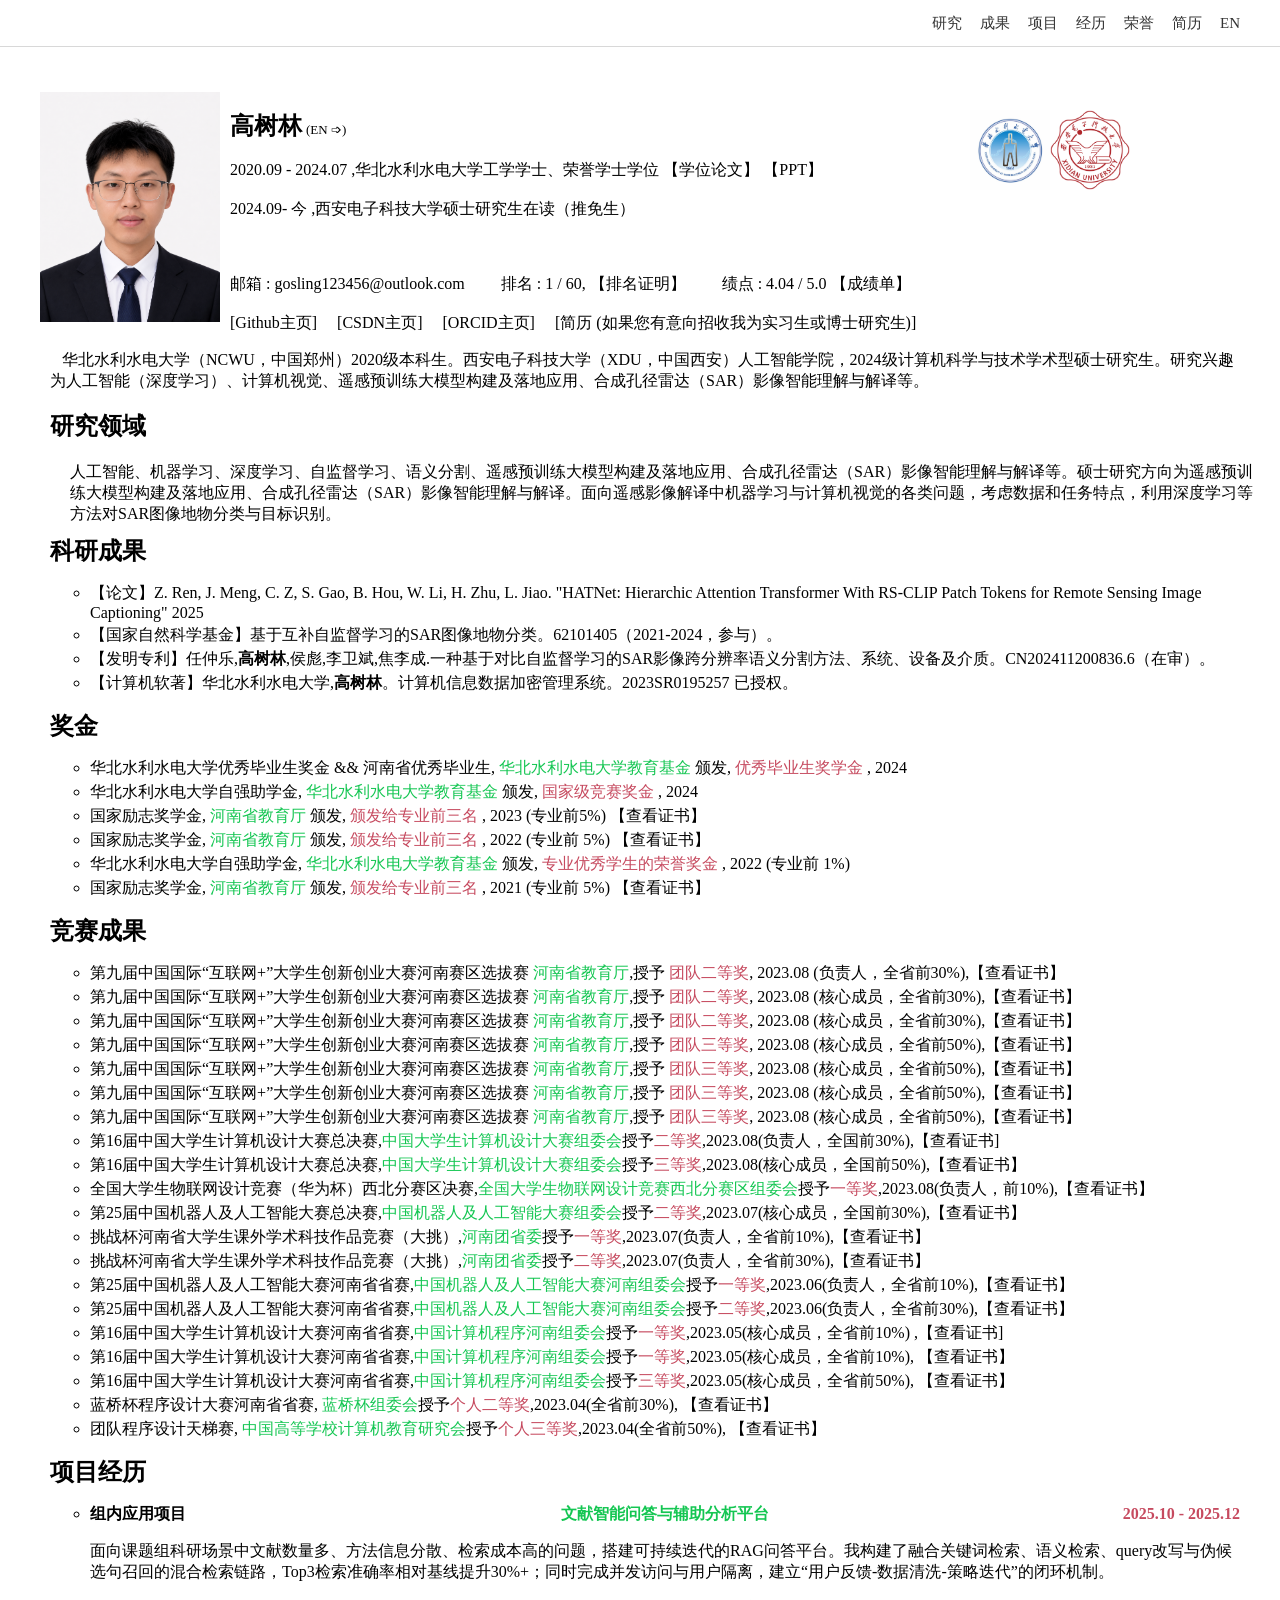
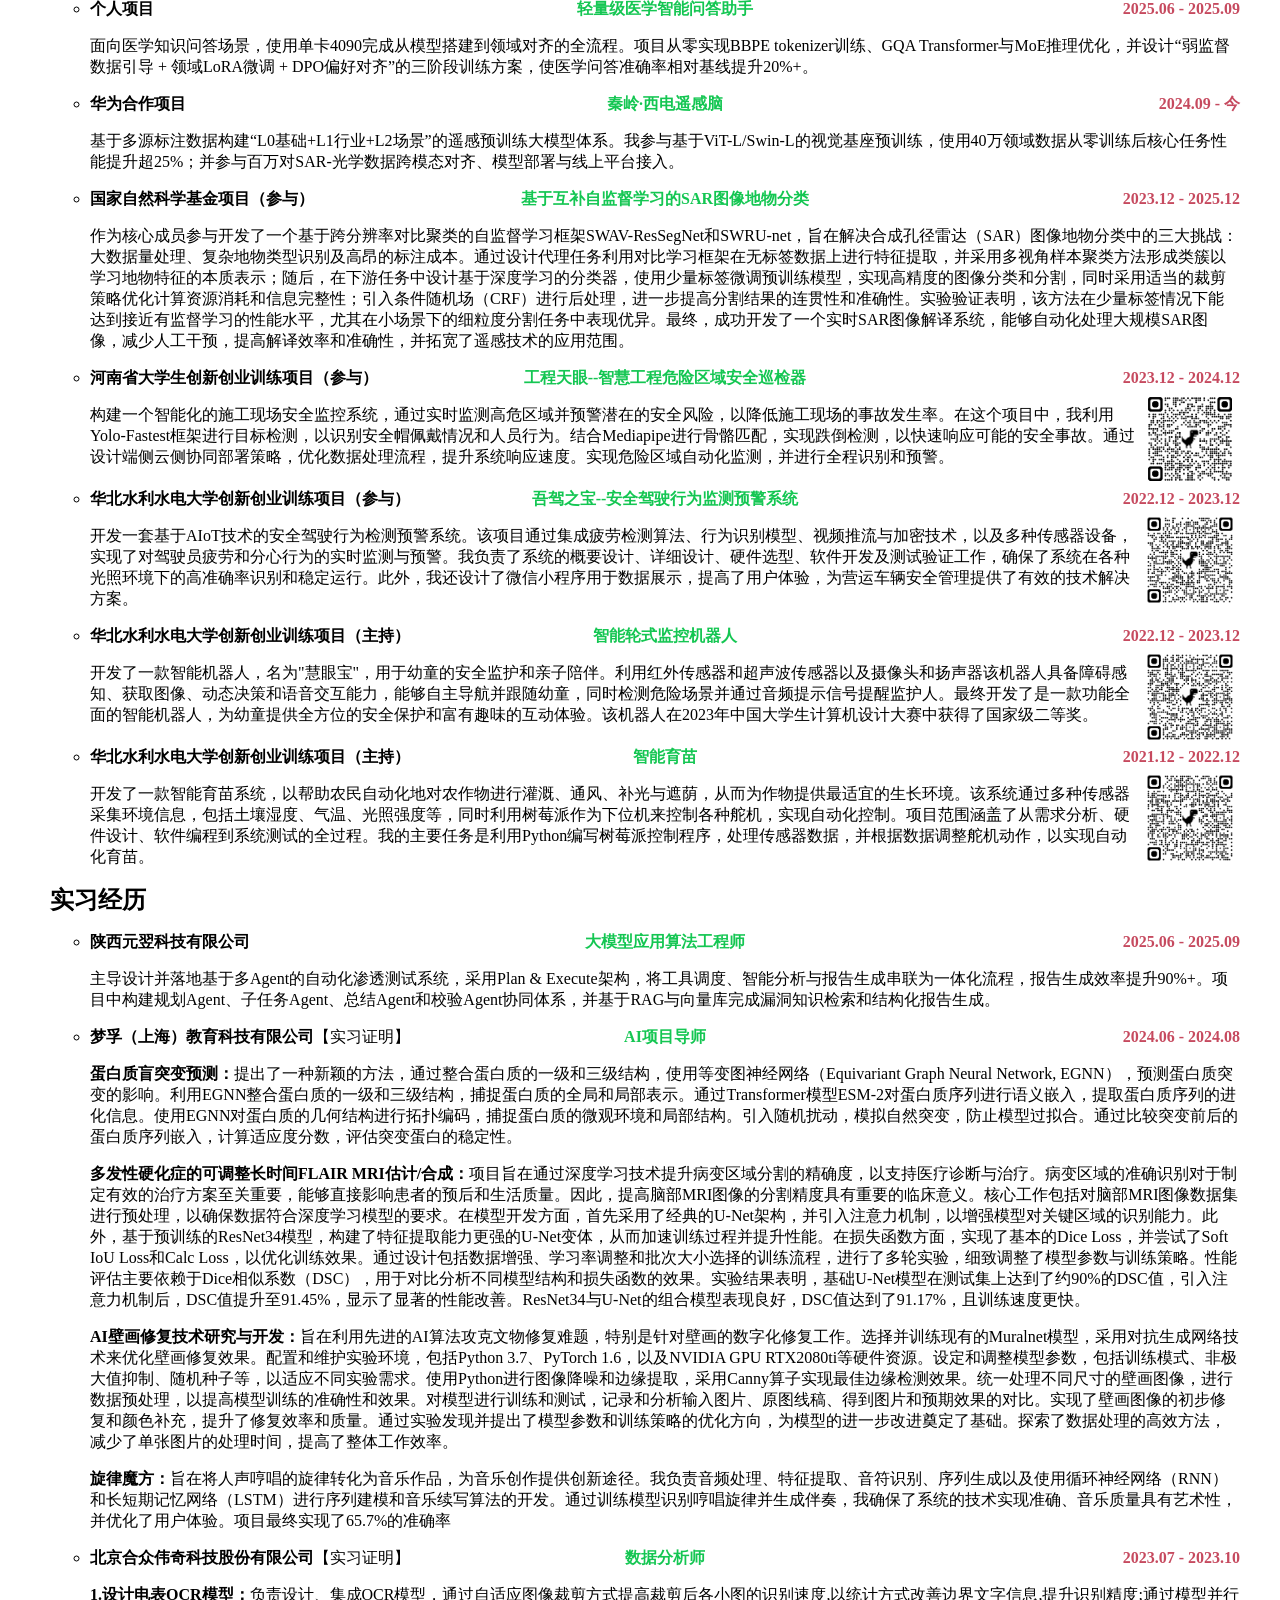
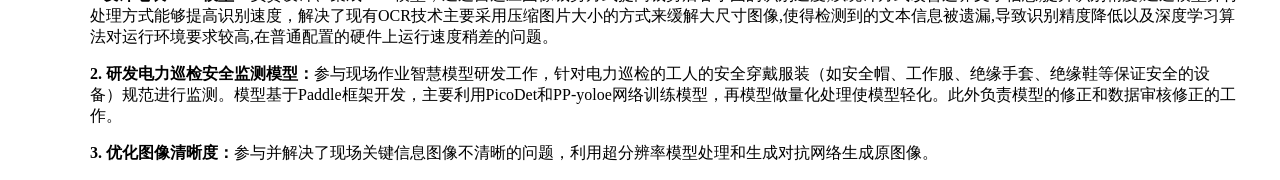
==== commit 85f9cf99: "Update index-CN.html" ====
--- a/index-CN.html
+++ b/index-CN.html
@@ -5,13 +5,13 @@
     <meta name="viewport" content="width=device-width, initial-scale=1.0">
     <title>高树林</title>
     <style>
-        body {
-            text-align: center;
-            font-family: "楷体", Palatino, serif; /* 也包括 Palatino Linotype */
-            position: relative;
-            user-select: none; /* 禁止文本选择 */
-            padding-top: 54px;
-        }
+        body {
+            text-align: center;
+            font-family: "楷体", Palatino, serif; /* 也包括 Palatino Linotype */
+            position: relative;
+            user-select: none; /* 禁止文本选择 */
+            padding-top: 54px;
+        }
 
         a {
             text-decoration: none;
@@ -28,109 +28,109 @@
             margin-top: 3px; /* 列表项之间的间距 */
         }
 
-        .overlay {
-            position: absolute;
+        .overlay {
+            position: absolute;
             top: 0;
             left: 0;
             width: 100%;
             height: 100%;
             background-color: rgba(255, 255, 255, 0); /* 半透明效果 */
-            pointer-events: none; /* 允许点击链接 */
-        }
-
-        .site-nav {
-            position: fixed;
-            top: 0;
-            left: 0;
-            right: 0;
-            height: 46px;
-            z-index: 99;
-            background: rgba(255, 255, 255, 0.94);
-            border-bottom: 1px solid #d8d8d8;
-            backdrop-filter: blur(8px);
-            font-family: "Times New Roman", "楷体", serif;
-        }
-
-        .site-nav-inner {
-            width: 1200px;
-            height: 46px;
-            margin: 0 auto;
-            display: flex;
-            align-items: center;
-            justify-content: flex-end;
-            gap: 18px;
-            font-size: 15px;
-        }
-
-        .site-nav a {
-            color: #333;
-            border-bottom: none;
-        }
-
-        .site-nav a:hover {
-            color: #8b0000;
-        }
-
-        .entry-line {
-            display: grid;
-            grid-template-columns: 1fr minmax(300px, 1.1fr) 1fr;
-            align-items: baseline;
-            column-gap: 16px;
-            width: 100%;
-        }
-
-        .entry-left {
-            text-align: left;
-        }
-
-        .entry-title {
-            text-align: center;
-        }
-
-        .entry-date {
-            text-align: right;
-            white-space: nowrap;
-        }
-
-        @media (max-width: 1240px) {
-            .site-nav-inner {
-                width: auto;
-                padding: 0 16px;
-                justify-content: center;
-                flex-wrap: wrap;
-                gap: 10px 14px;
-            }
-
-            body {
-                padding-top: 68px;
-            }
-
-            .entry-line {
-                grid-template-columns: 1fr;
-                row-gap: 2px;
-            }
-
-            .entry-title,
-            .entry-date {
-                text-align: left;
-            }
-        }
-    </style>
-</head>
-
-<body>
-    <div class="site-nav">
-        <div class="site-nav-inner">
-            <a href="#research">研究</a>
-            <a href="#achievement">成果</a>
-            <a href="#projects">项目</a>
-            <a href="#internship">经历</a>
-            <a href="#honors">荣誉</a>
-            <a href="data/GSL/CV-CN.pdf">简历</a>
-            <a href="./index.html"><font face="Times New Roman">EN</font></a>
-        </div>
-    </div>
-    <div align="center">
+            pointer-events: none; /* 允许点击链接 */
+        }
+
+        .site-nav {
+            position: fixed;
+            top: 0;
+            left: 0;
+            right: 0;
+            height: 46px;
+            z-index: 99;
+            background: rgba(255, 255, 255, 0.94);
+            border-bottom: 1px solid #d8d8d8;
+            backdrop-filter: blur(8px);
+            font-family: "Times New Roman", "楷体", serif;
+        }
+
+        .site-nav-inner {
+            width: 1200px;
+            height: 46px;
+            margin: 0 auto;
+            display: flex;
+            align-items: center;
+            justify-content: flex-end;
+            gap: 18px;
+            font-size: 15px;
+        }
+
+        .site-nav a {
+            color: #333;
+            border-bottom: none;
+        }
+
+        .site-nav a:hover {
+            color: #8b0000;
+        }
+
+        .entry-line {
+            display: grid;
+            grid-template-columns: 1fr minmax(300px, 1.1fr) 1fr;
+            align-items: baseline;
+            column-gap: 16px;
+            width: 100%;
+        }
+
+        .entry-left {
+            text-align: left;
+        }
+
+        .entry-title {
+            text-align: center;
+        }
+
+        .entry-date {
+            text-align: right;
+            white-space: nowrap;
+        }
+
+        @media (max-width: 1240px) {
+            .site-nav-inner {
+                width: auto;
+                padding: 0 16px;
+                justify-content: center;
+                flex-wrap: wrap;
+                gap: 10px 14px;
+            }
+
+            body {
+                padding-top: 68px;
+            }
+
+            .entry-line {
+                grid-template-columns: 1fr;
+                row-gap: 2px;
+            }
+
+            .entry-title,
+            .entry-date {
+                text-align: left;
+            }
+        }
+    </style>
+</head>
+
+<body>
+    <div class="site-nav">
+        <div class="site-nav-inner">
+            <a href="#research">研究</a>
+            <a href="#achievement">成果</a>
+            <a href="#projects">项目</a>
+            <a href="#internship">经历</a>
+            <a href="#honors">荣誉</a>
+            <a href="data/GSL/CV-CN.pdf">简历</a>
+            <a href="./index.html"><font face="Times New Roman">EN</font></a>
+        </div>
+    </div>
+    <div align="center">
         <div style="width:1200px; height:auto; padding-top: 30px;">
             <div style="float: left;">
                 <a href="https://gosling123456.github.io/index-CN.html" target="_blank">
@@ -181,7 +181,7 @@
         </div>
 
         <!-- border:1px solid #113322; -->
-        <div id="research" style="width:1200px; height:auto; padding-top: 10px;">
+        <div id="research" style="width:1200px; height:auto; padding-top: 10px;">
 
             <div style="width:1190px; height:auto; float: left; text-align: left; padding-left: 10px; ">
                 <br />
@@ -189,7 +189,7 @@
             </div>
         </div>
 <!-- 研究领域 -->
-        <div id="achievement" style="width:1200px; height:auto; padding-top: 10px;">
+        <div id="achievement" style="width:1200px; height:auto; padding-top: 10px;">
             <div style="width:800px; height:auto; float: left; text-align: left; padding-left: 10px;">
                 <br />
                 <font size="5px"><b>研究领域</b></font>
@@ -201,7 +201,7 @@
             </div>
         </div>
 <!-- 科研成果 -->
-        <div id="honors" style="width:1200px; height:auto; padding-top: 10px;">
+        <div id="honors" style="width:1200px; height:auto; padding-top: 10px;">
             <div style="width:800px; height:auto; float: left; text-align: left; padding-left: 10px;">
                 <font size="5px"><b>科研成果</b></font>
             </div>
@@ -216,7 +216,7 @@
             </div>
         </div>
 <!-- 获得的奖助学金 -->
-        <div style="width:1200px; height:auto; padding-top: 10px;">
+        <div style="width:1200px; height:auto; padding-top: 10px;">
             <div style="width:800px; height:auto; float: left; text-align: left; padding-left: 10px;">
                 <font size="5px"><b>奖金</b></font>
             </div>
@@ -268,44 +268,44 @@
         </div>
 
 <!-- 项目成果 -->
-      <div id="projects" style="width:1200px; height:auto; padding-top: 10px;">
+      <div id="projects" style="width:1200px; height:auto; padding-top: 10px;">
             <div style="width:800px; height:auto; float: left; text-align: left; padding-left: 10px;">
                 <font size="5px"><b>项目经历</b></font>
             </div>
-            <div style="width:1190px; height:auto; float: left; text-align: left; padding-left: 10px;">
-                <ul type="circle">
-                    <li><div class="entry-line"><span class="entry-left"><strong>组内应用项目</strong></span><span class="entry-title"><strong><i><font color="#14C652" style="font-style: normal;">文献智能问答与辅助分析平台</font></i></strong></span><span class="entry-date"><i><strong><font color="#C64A5F" face="Times New Roman" style="font-style: normal;">2025.10 - 2025.12 </font></strong></i></span></div></li>
-                    <p>面向课题组科研场景中文献数量多、方法信息分散、检索成本高的问题，搭建可持续迭代的<font face="Times New Roman">RAG</font>问答平台。我构建了融合关键词检索、语义检索、<font face="Times New Roman">query</font>改写与伪候选句召回的混合检索链路，<font face="Times New Roman">Top3</font>检索准确率相对基线提升<font face="Times New Roman">30%+</font>；同时完成并发访问与用户隔离，建立“用户反馈-数据清洗-策略迭代”的闭环机制。</p>
-
-                    <li><div class="entry-line"><span class="entry-left"><strong>个人项目</strong></span><span class="entry-title"><strong><i><font color="#14C652" style="font-style: normal;">轻量级医学智能问答助手</font></i></strong></span><span class="entry-date"><i><strong><font color="#C64A5F" face="Times New Roman" style="font-style: normal;">2025.06 - 2025.09 </font></strong></i></span></div></li>
-                    <p>面向医学知识问答场景，使用单卡<font face="Times New Roman">4090</font>完成从模型搭建到领域对齐的全流程。项目从零实现<font face="Times New Roman">BBPE tokenizer</font>训练、<font face="Times New Roman">GQA Transformer</font>与<font face="Times New Roman">MoE</font>推理优化，并设计“弱监督数据引导 + 领域<font face="Times New Roman">LoRA</font>微调 + <font face="Times New Roman">DPO</font>偏好对齐”的三阶段训练方案，使医学问答准确率相对基线提升<font face="Times New Roman">20%+</font>。</p>
-
-                    <li><div class="entry-line"><span class="entry-left"><strong>华为合作项目</strong></span><span class="entry-title"><strong><i><font color="#14C652" style="font-style: normal;">秦岭·西电遥感脑</font></i></strong></span><span class="entry-date"><i><strong><font color="#C64A5F" face="Times New Roman" style="font-style: normal;">2024.09 - 今 </font></strong></i></span></div></li>
-                    <p>基于多源标注数据构建“<font face="Times New Roman">L0</font>基础+<font face="Times New Roman">L1</font>行业+<font face="Times New Roman">L2</font>场景”的遥感预训练大模型体系。我参与基于<font face="Times New Roman">ViT-L/Swin-L</font>的视觉基座预训练，使用<font face="Times New Roman">40</font>万领域数据从零训练后核心任务性能提升超<font face="Times New Roman">25%</font>；并参与百万对<font face="Times New Roman">SAR</font>-光学数据跨模态对齐、模型部署与线上平台接入。</p>
-
-                    <li><div class="entry-line"><span class="entry-left"><strong>国家自然科学基金项目（参与）</strong></span><span class="entry-title"><strong><i><font color="#14C652" style="font-style: normal;">基于互补自监督学习的<font face="Times New Roman">SAR</font>图像地物分类</font></i></strong></span><span class="entry-date"><i><strong><font color="#C64A5F" face="Times New Roman" style="font-style: normal;">2023.12 - 2025.12 </font></strong></i></span></div></li>
+            <div style="width:1190px; height:auto; float: left; text-align: left; padding-left: 10px;">
+                <ul type="circle">
+                    <li><div class="entry-line"><span class="entry-left"><strong>组内应用项目</strong></span><span class="entry-title"><strong><i><font color="#14C652" style="font-style: normal;">文献智能问答与辅助分析平台</font></i></strong></span><span class="entry-date"><i><strong><font color="#C64A5F" face="Times New Roman" style="font-style: normal;">2025.10 - 2025.12 </font></strong></i></span></div></li>
+                    <p>面向课题组科研场景中文献数量多、方法信息分散、检索成本高的问题，搭建可持续迭代的<font face="Times New Roman">RAG</font>问答平台。我构建了融合关键词检索、语义检索、<font face="Times New Roman">query</font>改写与伪候选句召回的混合检索链路，<font face="Times New Roman">Top3</font>检索准确率相对基线提升<font face="Times New Roman">30%+</font>；同时完成并发访问与用户隔离，建立“用户反馈-数据清洗-策略迭代”的闭环机制。</p>
+
+                    <li><div class="entry-line"><span class="entry-left"><strong>个人项目</strong></span><span class="entry-title"><strong><i><font color="#14C652" style="font-style: normal;">轻量级医学智能问答助手</font></i></strong></span><span class="entry-date"><i><strong><font color="#C64A5F" face="Times New Roman" style="font-style: normal;">2025.06 - 2025.09 </font></strong></i></span></div></li>
+                    <p>面向医学知识问答场景，使用单卡<font face="Times New Roman">4090</font>完成从模型搭建到领域对齐的全流程。项目从零实现<font face="Times New Roman">BBPE tokenizer</font>训练、<font face="Times New Roman">GQA Transformer</font>与<font face="Times New Roman">MoE</font>推理优化，并设计“弱监督数据引导 + 领域<font face="Times New Roman">LoRA</font>微调 + <font face="Times New Roman">DPO</font>偏好对齐”的三阶段训练方案，使医学问答准确率相对基线提升<font face="Times New Roman">20%+</font>。</p>
+
+                    <li><div class="entry-line"><span class="entry-left"><strong>华为合作项目</strong></span><span class="entry-title"><strong><i><font color="#14C652" style="font-style: normal;">秦岭·西电遥感脑</font></i></strong></span><span class="entry-date"><i><strong><font color="#C64A5F" face="Times New Roman" style="font-style: normal;">2024.09 - 今 </font></strong></i></span></div></li>
+                    <p>基于多源标注数据构建“<font face="Times New Roman">L0</font>基础+<font face="Times New Roman">L1</font>行业+<font face="Times New Roman">L2</font>场景”的遥感预训练大模型体系。我参与基于<font face="Times New Roman">ViT-L/Swin-L</font>的视觉基座预训练，使用<font face="Times New Roman">40</font>万领域数据从零训练后核心任务性能提升超<font face="Times New Roman">25%</font>；并参与百万对<font face="Times New Roman">SAR</font>-光学数据跨模态对齐、模型部署与线上平台接入。</p>
+
+                    <li><div class="entry-line"><span class="entry-left"><strong>国家自然科学基金项目（参与）</strong></span><span class="entry-title"><strong><i><font color="#14C652" style="font-style: normal;">基于互补自监督学习的<font face="Times New Roman">SAR</font>图像地物分类</font></i></strong></span><span class="entry-date"><i><strong><font color="#C64A5F" face="Times New Roman" style="font-style: normal;">2023.12 - 2025.12 </font></strong></i></span></div></li>
 
                     <p>作为核心成员参与开发了一个基于跨分辨率对比聚类的自监督学习框架<font face="Times New Roman">SWAV-ResSegNet</font>和<font face="Times New Roman">SWRU-net</font>，旨在解决合成孔径雷达（<font face="Times New Roman">SAR</font>）图像地物分类中的三大挑战：大数据量处理、复杂地物类型识别及高昂的标注成本。通过设计代理任务利用对比学习框架在无标签数据上进行特征提取，并采用多视角样本聚类方法形成类簇以学习地物特征的本质表示；随后，在下游任务中设计基于深度学习的分类器，使用少量标签微调预训练模型，实现高精度的图像分类和分割，同时采用适当的裁剪策略优化计算资源消耗和信息完整性；引入条件随机场（<font face="Times New Roman">CRF</font>）进行后处理，进一步提高分割结果的连贯性和准确性。实验验证表明，该方法在少量标签情况下能达到接近有监督学习的性能水平，尤其在小场景下的细粒度分割任务中表现优异。最终，成功开发了一个实时<font face="Times New Roman">SAR</font>图像解译系统，能够自动化处理大规模<font face="Times New Roman">SAR</font>图像，减少人工干预，提高解译效率和准确性，并拓宽了遥感技术的应用范围。</p>
 
-                    <li><div class="entry-line"><span class="entry-left"><strong>河南省大学生创新创业训练项目（参与）</strong></span><span class="entry-title"><strong><i><font color="#14C652" style="font-style: normal;">工程天眼--智慧工程危险区域安全巡检器</font></i></strong></span><span class="entry-date"><i><strong><font color="#C64A5F" face="Times New Roman" style="font-style: normal;">2023.12 - 2024.12 </font></strong></i></span></div></li>
+                    <li><div class="entry-line"><span class="entry-left"><strong>河南省大学生创新创业训练项目（参与）</strong></span><span class="entry-title"><strong><i><font color="#14C652" style="font-style: normal;">工程天眼--智慧工程危险区域安全巡检器</font></i></strong></span><span class="entry-date"><i><strong><font color="#C64A5F" face="Times New Roman" style="font-style: normal;">2023.12 - 2024.12 </font></strong></i></span></div></li>
                     <a href="https://www.bilibili.com/video/BV1PatSeVE6Y/?vd_source=3abd7e5c02556202b0fd7332844b6ba0" target="_blank">
                         <img src="./data/GSL/天眼工程.png" alt="天眼工程" style="width:100px; height:100px; float:right;">
                     </a>
                     <p>构建一个智能化的施工现场安全监控系统，通过实时监测高危区域并预警潜在的安全风险，以降低施工现场的事故发生率。在这个项目中，我利用<font face="Times New Roman">Yolo-Fastest</font>框架进行目标检测，以识别安全帽佩戴情况和人员行为。结合<font face="Times New Roman">Mediapipe</font>进行骨骼匹配，实现跌倒检测，以快速响应可能的安全事故。通过设计端侧云侧协同部署策略，优化数据处理流程，提升系统响应速度。实现危险区域自动化监测，并进行全程识别和预警。</p>
 
-                    <li><div class="entry-line"><span class="entry-left"><strong>华北水利水电大学创新创业训练项目（参与）</strong></span><span class="entry-title"><strong><i><font color="#14C652" style="font-style: normal;">吾驾之宝--安全驾驶行为监测预警系统</font></i></strong></span><span class="entry-date"><i><strong><font color="#C64A5F" face="Times New Roman" style="font-style: normal;">2022.12 - 2023.12 </font></strong></i></span></div></li>
+                    <li><div class="entry-line"><span class="entry-left"><strong>华北水利水电大学创新创业训练项目（参与）</strong></span><span class="entry-title"><strong><i><font color="#14C652" style="font-style: normal;">吾驾之宝--安全驾驶行为监测预警系统</font></i></strong></span><span class="entry-date"><i><strong><font color="#C64A5F" face="Times New Roman" style="font-style: normal;">2022.12 - 2023.12 </font></strong></i></span></div></li>
                     <a href="https://www.bilibili.com/video/BV1634y1M7RW/?spm_id_from=333.999.0.0" target="_blank">
                         <img src="./data/GSL/安全驾驶行为监测预警.png" alt="安全驾驶行为监测预警" style="width:100px; height:100px; float:right;">
                     </a>
                     <p>开发一套基于<font face="Times New Roman">AIoT</font>技术的安全驾驶行为检测预警系统。该项目通过集成疲劳检测算法、行为识别模型、视频推流与加密技术，以及多种传感器设备，实现了对驾驶员疲劳和分心行为的实时监测与预警。我负责了系统的概要设计、详细设计、硬件选型、软件开发及测试验证工作，确保了系统在各种光照环境下的高准确率识别和稳定运行。此外，我还设计了微信小程序用于数据展示，提高了用户体验，为营运车辆安全管理提供了有效的技术解决方案。</p>
 
-                    <li><div class="entry-line"><span class="entry-left"><strong>华北水利水电大学创新创业训练项目（主持）</strong></span><span class="entry-title"><strong><i><font color="#14C652" style="font-style: normal;">智能轮式监控机器人</font></i></strong></span><span class="entry-date"><i><strong><font color="#C64A5F" face="Times New Roman" style="font-style: normal;">2022.12 - 2023.12 </font></strong></i></span></div></li>
+                    <li><div class="entry-line"><span class="entry-left"><strong>华北水利水电大学创新创业训练项目（主持）</strong></span><span class="entry-title"><strong><i><font color="#14C652" style="font-style: normal;">智能轮式监控机器人</font></i></strong></span><span class="entry-date"><i><strong><font color="#C64A5F" face="Times New Roman" style="font-style: normal;">2022.12 - 2023.12 </font></strong></i></span></div></li>
                     <a href="https://www.bilibili.com/video/BV1894y1b7Cr/?spm_id_from=333.999.0.0" target="_blank">
                         <img src="./data/GSL/智能轮式监控机器人.png" alt="智能轮式监控机器人" style="width:100px; height:100px; float:right;">
                     </a>
                     <p>开发了一款智能机器人，名为"慧眼宝"，用于幼童的安全监护和亲子陪伴。利用红外传感器和超声波传感器以及摄像头和扬声器该机器人具备障碍感知、获取图像、动态决策和语音交互能力，能够自主导航并跟随幼童，同时检测危险场景并通过音频提示信号提醒监护人。最终开发了是一款功能全面的智能机器人，为幼童提供全方位的安全保护和富有趣味的互动体验。该机器人在2023年中国大学生计算机设计大赛中获得了国家级二等奖。</p>
 
-                    <li><div class="entry-line"><span class="entry-left"><strong>华北水利水电大学创新创业训练项目（主持）</strong></span><span class="entry-title"><strong><i><font color="#14C652" style="font-style: normal;">智能育苗</font></i></strong></span><span class="entry-date"><i><strong><font color="#C64A5F" face="Times New Roman" style="font-style: normal;">2021.12 - 2022.12 </font></strong></i></span></div></li>
+                    <li><div class="entry-line"><span class="entry-left"><strong>华北水利水电大学创新创业训练项目（主持）</strong></span><span class="entry-title"><strong><i><font color="#14C652" style="font-style: normal;">智能育苗</font></i></strong></span><span class="entry-date"><i><strong><font color="#C64A5F" face="Times New Roman" style="font-style: normal;">2021.12 - 2022.12 </font></strong></i></span></div></li>
                     <a href="https://www.bilibili.com/video/BV15V41117VN/?spm_id_from=333.999.0.0" target="_blank">
                         <img src="./data/GSL/智能育苗.png" alt="智能育苗" style="width:100px; height:100px; float:right;">
                     </a>
@@ -315,24 +315,24 @@
         </div>
 
 <!-- 实习经历 -->
-        <div id="internship" style="width:1200px; height:auto; padding-top: 10px;">
+        <div id="internship" style="width:1200px; height:auto; padding-top: 10px;">
             <div style="width:800px; height:auto; float: left; text-align: left; padding-left: 10px;">
                 <font size="5px"><b>实习经历</b></font>
             </div>
-            <div style="width:1190px; height:auto; float: left; text-align: left; padding-left: 10px;">
-                <ul type="circle">
-                    <li><div class="entry-line"><span class="entry-left"><strong>中兴通讯股份有限公司</strong></span><span class="entry-title"><strong><i><font color="#14C652" style="font-style: normal;"><font face="Times New Roman">AI</font>算法工程师</font></i></strong></span><span class="entry-date"><i><strong><font color="#C64A5F" face="Times New Roman" style="font-style: normal;">2026.05 - 今 </font></strong></i></span></div></li>
-                    <p>面向<font face="Times New Roman">CI/CD</font>研发运维中知识问答、状态查询、工具操作和权限控制并存的复合任务，设计轻量级<font face="Times New Roman">Agent Runtime</font>，将<font face="Times New Roman">LTE</font>知识问答、<font face="Times New Roman">Gerrit</font>审查、构建结果查询、合入单<font face="Times New Roman">CI</font>查询等能力统一到数字员工交互入口。负责“单<font face="Times New Roman">Agent</font>决策 + 多<font face="Times New Roman">Skill</font>执行 + 规则兜底”的架构设计，基于<font face="Times New Roman">MessageBus</font>实现长任务异步执行与主动推送，并设计会话记忆、摘要压缩、输出截断和工号白名单鉴权机制。</p>
-
-                    <li><div class="entry-line"><span class="entry-left"><strong>陕西元翌科技有限公司</strong></span><span class="entry-title"><strong><i><font color="#14C652" style="font-style: normal;">大模型应用算法工程师</font></i></strong></span><span class="entry-date"><i><strong><font color="#C64A5F" face="Times New Roman" style="font-style: normal;">2025.06 - 2025.09 </font></strong></i></span></div></li>
-                    <p>主导设计并落地基于多<font face="Times New Roman">Agent</font>的自动化渗透测试系统，采用<font face="Times New Roman">Plan & Execute</font>架构，将工具调度、智能分析与报告生成串联为一体化流程，报告生成效率提升<font face="Times New Roman">90%+</font>。项目中构建规划<font face="Times New Roman">Agent</font>、子任务<font face="Times New Roman">Agent</font>、总结<font face="Times New Roman">Agent</font>和校验<font face="Times New Roman">Agent</font>协同体系，并基于<font face="Times New Roman">RAG</font>与向量库完成漏洞知识检索和结构化报告生成。</p>
-
-                    <li><div class="entry-line"><span class="entry-left"><strong><a href="http://www.mfeducation.cn/">梦孚（上海）教育科技有限公司</a></strong><a href="./data/GSL/梦孚（上海）教育科技有限公司实习证明.pdf">【实习证明】</a></span><span class="entry-title"><strong><i><font color="#14C652" style="font-style: normal;"><font face="Times New Roman">AI</font>项目导师</font></i></strong></span><span class="entry-date"><i><strong><font color="#C64A5F" face="Times New Roman" style="font-style: normal;">2024.06 - 2024.08 </font></strong></i></span></div></li>
+            <div style="width:1190px; height:auto; float: left; text-align: left; padding-left: 10px;">
+                <ul type="circle">
+                    <!-- <li><div class="entry-line"><span class="entry-left"><strong>中兴通讯股份有限公司</strong></span><span class="entry-title"><strong><i><font color="#14C652" style="font-style: normal;"><font face="Times New Roman">AI</font>算法工程师</font></i></strong></span><span class="entry-date"><i><strong><font color="#C64A5F" face="Times New Roman" style="font-style: normal;">2026.05 - 今 </font></strong></i></span></div></li>
+                    <p>面向<font face="Times New Roman">CI/CD</font>研发运维中知识问答、状态查询、工具操作和权限控制并存的复合任务，设计轻量级<font face="Times New Roman">Agent Runtime</font>，将<font face="Times New Roman">LTE</font>知识问答、<font face="Times New Roman">Gerrit</font>审查、构建结果查询、合入单<font face="Times New Roman">CI</font>查询等能力统一到数字员工交互入口。负责“单<font face="Times New Roman">Agent</font>决策 + 多<font face="Times New Roman">Skill</font>执行 + 规则兜底”的架构设计，基于<font face="Times New Roman">MessageBus</font>实现长任务异步执行与主动推送，并设计会话记忆、摘要压缩、输出截断和工号白名单鉴权机制。</p> -->
+
+                    <li><div class="entry-line"><span class="entry-left"><strong>陕西元翌科技有限公司</strong></span><span class="entry-title"><strong><i><font color="#14C652" style="font-style: normal;">大模型应用算法工程师</font></i></strong></span><span class="entry-date"><i><strong><font color="#C64A5F" face="Times New Roman" style="font-style: normal;">2025.06 - 2025.09 </font></strong></i></span></div></li>
+                    <p>主导设计并落地基于多<font face="Times New Roman">Agent</font>的自动化渗透测试系统，采用<font face="Times New Roman">Plan & Execute</font>架构，将工具调度、智能分析与报告生成串联为一体化流程，报告生成效率提升<font face="Times New Roman">90%+</font>。项目中构建规划<font face="Times New Roman">Agent</font>、子任务<font face="Times New Roman">Agent</font>、总结<font face="Times New Roman">Agent</font>和校验<font face="Times New Roman">Agent</font>协同体系，并基于<font face="Times New Roman">RAG</font>与向量库完成漏洞知识检索和结构化报告生成。</p>
+
+                    <li><div class="entry-line"><span class="entry-left"><strong><a href="http://www.mfeducation.cn/">梦孚（上海）教育科技有限公司</a></strong><a href="./data/GSL/梦孚（上海）教育科技有限公司实习证明.pdf">【实习证明】</a></span><span class="entry-title"><strong><i><font color="#14C652" style="font-style: normal;"><font face="Times New Roman">AI</font>项目导师</font></i></strong></span><span class="entry-date"><i><strong><font color="#C64A5F" face="Times New Roman" style="font-style: normal;">2024.06 - 2024.08 </font></strong></i></span></div></li>
                     <p><strong>蛋白质盲突变预测：</strong>提出了一种新颖的方法，通过整合蛋白质的一级和三级结构，使用等变图神经网络（<font face="Times New Roman">Equivariant Graph Neural Network, EGNN</font>），预测蛋白质突变的影响。利用<font face="Times New Roman">EGNN</font>整合蛋白质的一级和三级结构，捕捉蛋白质的全局和局部表示。通过<font face="Times New Roman">Transformer</font>模型<font face="Times New Roman">ESM-2</font>对蛋白质序列进行语义嵌入，提取蛋白质序列的进化信息。使用<font face="Times New Roman">EGNN</font>对蛋白质的几何结构进行拓扑编码，捕捉蛋白质的微观环境和局部结构。引入随机扰动，模拟自然突变，防止模型过拟合。通过比较突变前后的蛋白质序列嵌入，计算适应度分数，评估突变蛋白的稳定性。</p>
                     <p><strong>多发性硬化症的可调整长时间<font face="Times New Roman">FLAIR MRI</font>估计/合成：</strong>项目旨在通过深度学习技术提升病变区域分割的精确度，以支持医疗诊断与治疗。病变区域的准确识别对于制定有效的治疗方案至关重要，能够直接影响患者的预后和生活质量。因此，提高脑部<font face="Times New Roman">MRI</font>图像的分割精度具有重要的临床意义。核心工作包括对脑部<font face="Times New Roman">MRI</font>图像数据集进行预处理，以确保数据符合深度学习模型的要求。在模型开发方面，首先采用了经典的<font face="Times New Roman">U-Net</font>架构，并引入注意力机制，以增强模型对关键区域的识别能力。此外，基于预训练的<font face="Times New Roman">ResNet34</font>模型，构建了特征提取能力更强的<font face="Times New Roman">U-Net</font>变体，从而加速训练过程并提升性能。在损失函数方面，实现了基本的<font face="Times New Roman">Dice Loss</font>，并尝试了<font face="Times New Roman">Soft IoU Loss</font>和<font face="Times New Roman">Calc Loss</font>，以优化训练效果。通过设计包括数据增强、学习率调整和批次大小选择的训练流程，进行了多轮实验，细致调整了模型参数与训练策略。性能评估主要依赖于<font face="Times New Roman">Dice</font>相似系数（<font face="Times New Roman">DSC</font>），用于对比分析不同模型结构和损失函数的效果。实验结果表明，基础U-Net模型在测试集上达到了约<font face="Times New Roman">90%</font>的<font face="Times New Roman">DSC</font>值，引入注意力机制后，<font face="Times New Roman">DSC</font>值提升至<font face="Times New Roman">91.45%</font>，显示了显著的性能改善。<font face="Times New Roman">ResNet34</font>与<font face="Times New Roman">U-Net</font>的组合模型表现良好，<font face="Times New Roman">DSC</font>值达到了<font face="Times New Roman">91.17%</font>，且训练速度更快。</p>
                     <p><strong><font face="Times New Roman">AI</font>壁画修复技术研究与开发：</strong>旨在利用先进的<font face="Times New Roman">AI</font>算法攻克文物修复难题，特别是针对壁画的数字化修复工作。选择并训练现有的<font face="Times New Roman">Muralnet</font>模型，采用对抗生成网络技术来优化壁画修复效果。配置和维护实验环境，包括<font face="Times New Roman">Python 3.7、PyTorch 1.6</font>，以及<font face="Times New Roman">NVIDIA GPU RTX2080ti</font>等硬件资源。设定和调整模型参数，包括训练模式、非极大值抑制、随机种子等，以适应不同实验需求。使用<font face="Times New Roman">Python</font>进行图像降噪和边缘提取，采用<font face="Times New Roman">Canny</font>算子实现最佳边缘检测效果。统一处理不同尺寸的壁画图像，进行数据预处理，以提高模型训练的准确性和效果。对模型进行训练和测试，记录和分析输入图片、原图线稿、得到图片和预期效果的对比。实现了壁画图像的初步修复和颜色补充，提升了修复效率和质量。通过实验发现并提出了模型参数和训练策略的优化方向，为模型的进一步改进奠定了基础。探索了数据处理的高效方法，减少了单张图片的处理时间，提高了整体工作效率。</p>
                     <p><strong>旋律魔方：</strong>旨在将人声哼唱的旋律转化为音乐作品，为音乐创作提供创新途径。我负责音频处理、特征提取、音符识别、序列生成以及使用循环神经网络（<font face="Times New Roman">RNN</font>）和长短期记忆网络（<font face="Times New Roman">LSTM</font>）进行序列建模和音乐续写算法的开发。通过训练模型识别哼唱旋律并生成伴奏，我确保了系统的技术实现准确、音乐质量具有艺术性，并优化了用户体验。项目最终实现了<font face="Times New Roman">65.7%</font>的准确率</p>
-                    <li><div class="entry-line"><span class="entry-left"><strong><a href="https://www.bjhzwq.com/">北京合众伟奇科技股份有限公司</a></strong><a href="./data/GSL/北京合众伟奇科技股份有限公司实习证明.pdf">【实习证明】</a></span><span class="entry-title"><strong><i><font color="#14C652" style="font-style: normal;">数据分析师</font></i></strong></span><span class="entry-date"><i><strong><font color="#C64A5F" face="Times New Roman" style="font-style: normal;">2023.07 - 2023.10 </font></strong></i></span></div></li>
+                    <li><div class="entry-line"><span class="entry-left"><strong><a href="https://www.bjhzwq.com/">北京合众伟奇科技股份有限公司</a></strong><a href="./data/GSL/北京合众伟奇科技股份有限公司实习证明.pdf">【实习证明】</a></span><span class="entry-title"><strong><i><font color="#14C652" style="font-style: normal;">数据分析师</font></i></strong></span><span class="entry-date"><i><strong><font color="#C64A5F" face="Times New Roman" style="font-style: normal;">2023.07 - 2023.10 </font></strong></i></span></div></li>
                         <p><strong><font face="Times New Roman">1.</font>设计电表<font face="Times New Roman">OCR</font>模型：</strong>负责设计、集成<font face="Times New Roman">OCR</font>模型，通过自适应图像裁剪方式提高裁剪后各小图的识别速度,以统计方式改善边界文字信息,提升识别精度;通过模型并行处理方式能够提高识别速度，解决了现有<font face="Times New Roman">OCR</font>技术主要采用压缩图片大小的方式来缓解大尺寸图像,使得检测到的文本信息被遗漏,导致识别精度降低以及深度学习算法对运行环境要求较高,在普通配置的硬件上运行速度稍差的问题。</p>
                         <p><strong><font face="Times New Roman">2. </font>研发电力巡检安全监测模型：</strong>参与现场作业智慧模型研发工作，针对电力巡检的工人的安全穿戴服装（如安全帽、工作服、绝缘手套、绝缘鞋等保证安全的设备）规范进行监测。模型基于<font face="Times New Roman">Paddle</font>框架开发，主要利用<font face="Times New Roman">PicoDet</font>和<font face="Times New Roman">PP-yoloe</font>网络训练模型，再模型做量化处理使模型轻化。此外负责模型的修正和数据审核修正的工作。</p>
                         <p><strong><font face="Times New Roman">3. </font>优化图像清晰度：</strong>参与并解决了现场关键信息图像不清晰的问题，利用超分辨率模型处理和生成对抗网络生成原图像。</p>
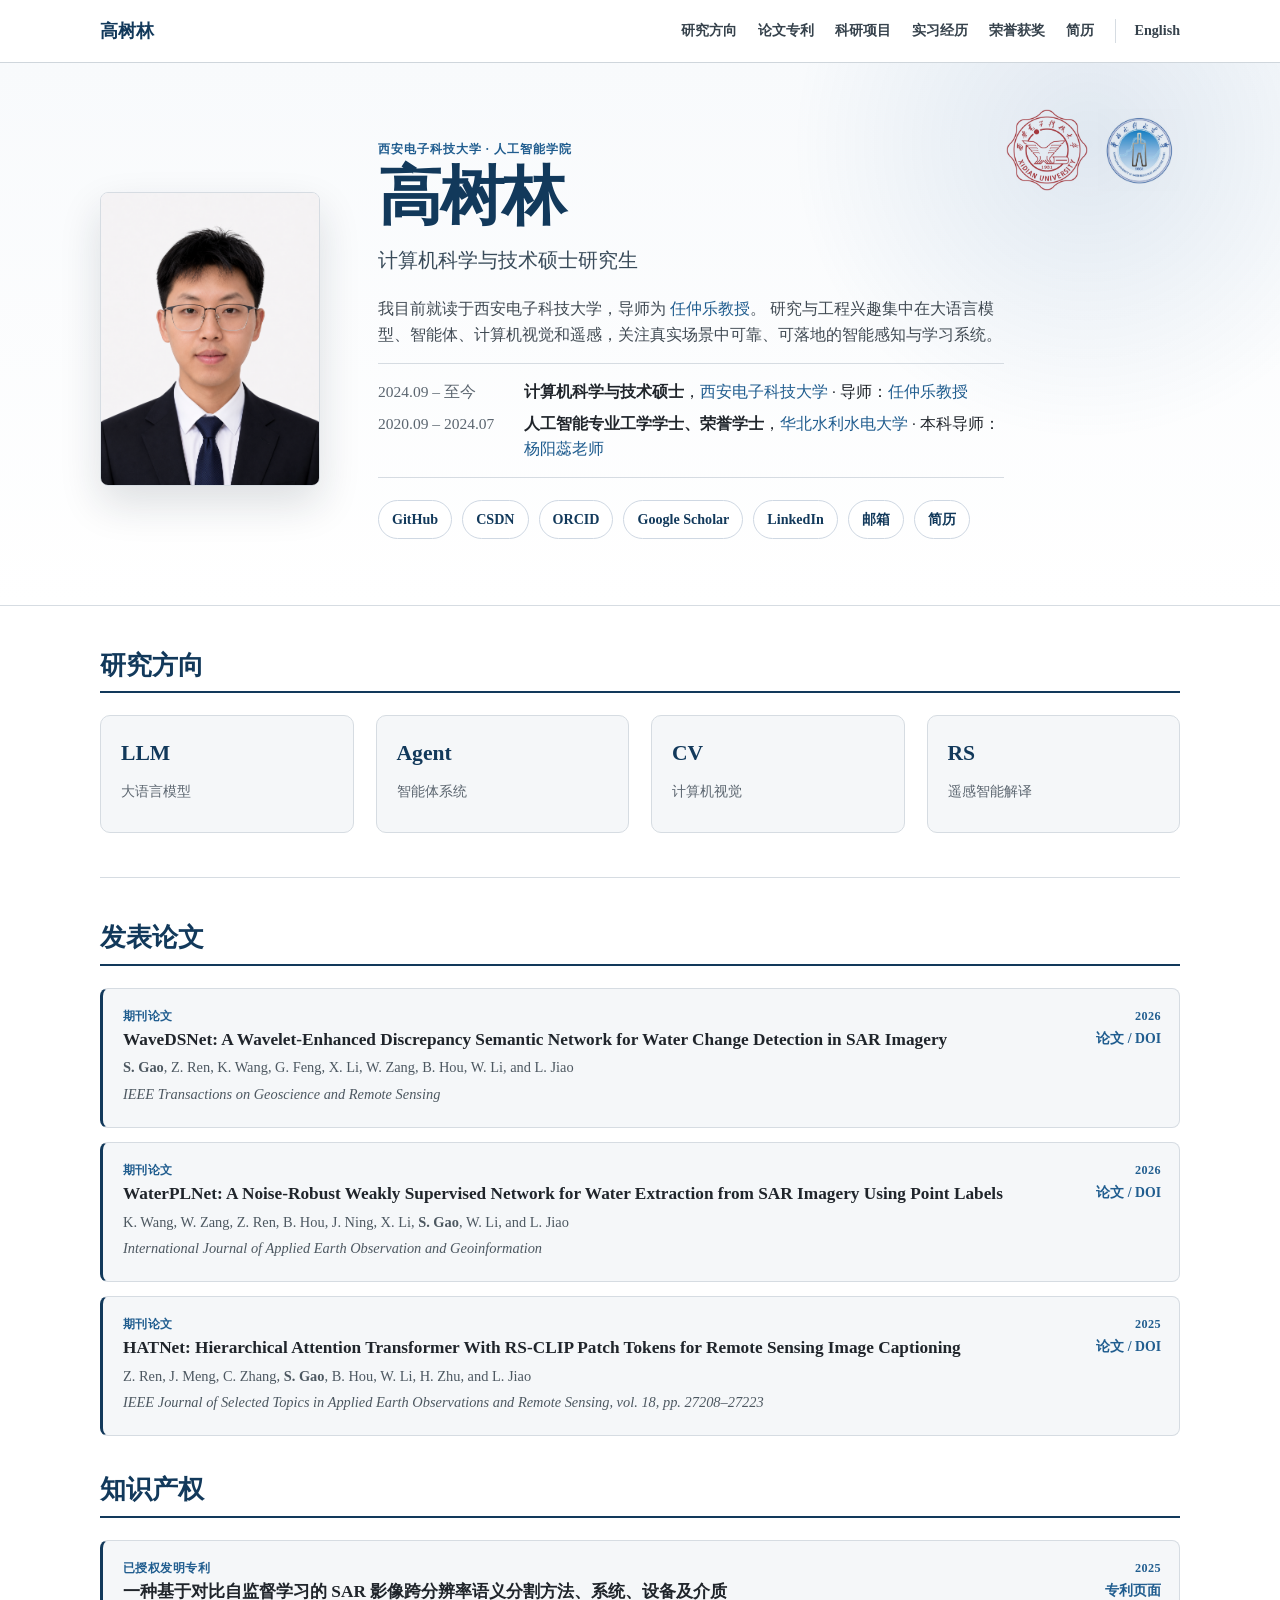
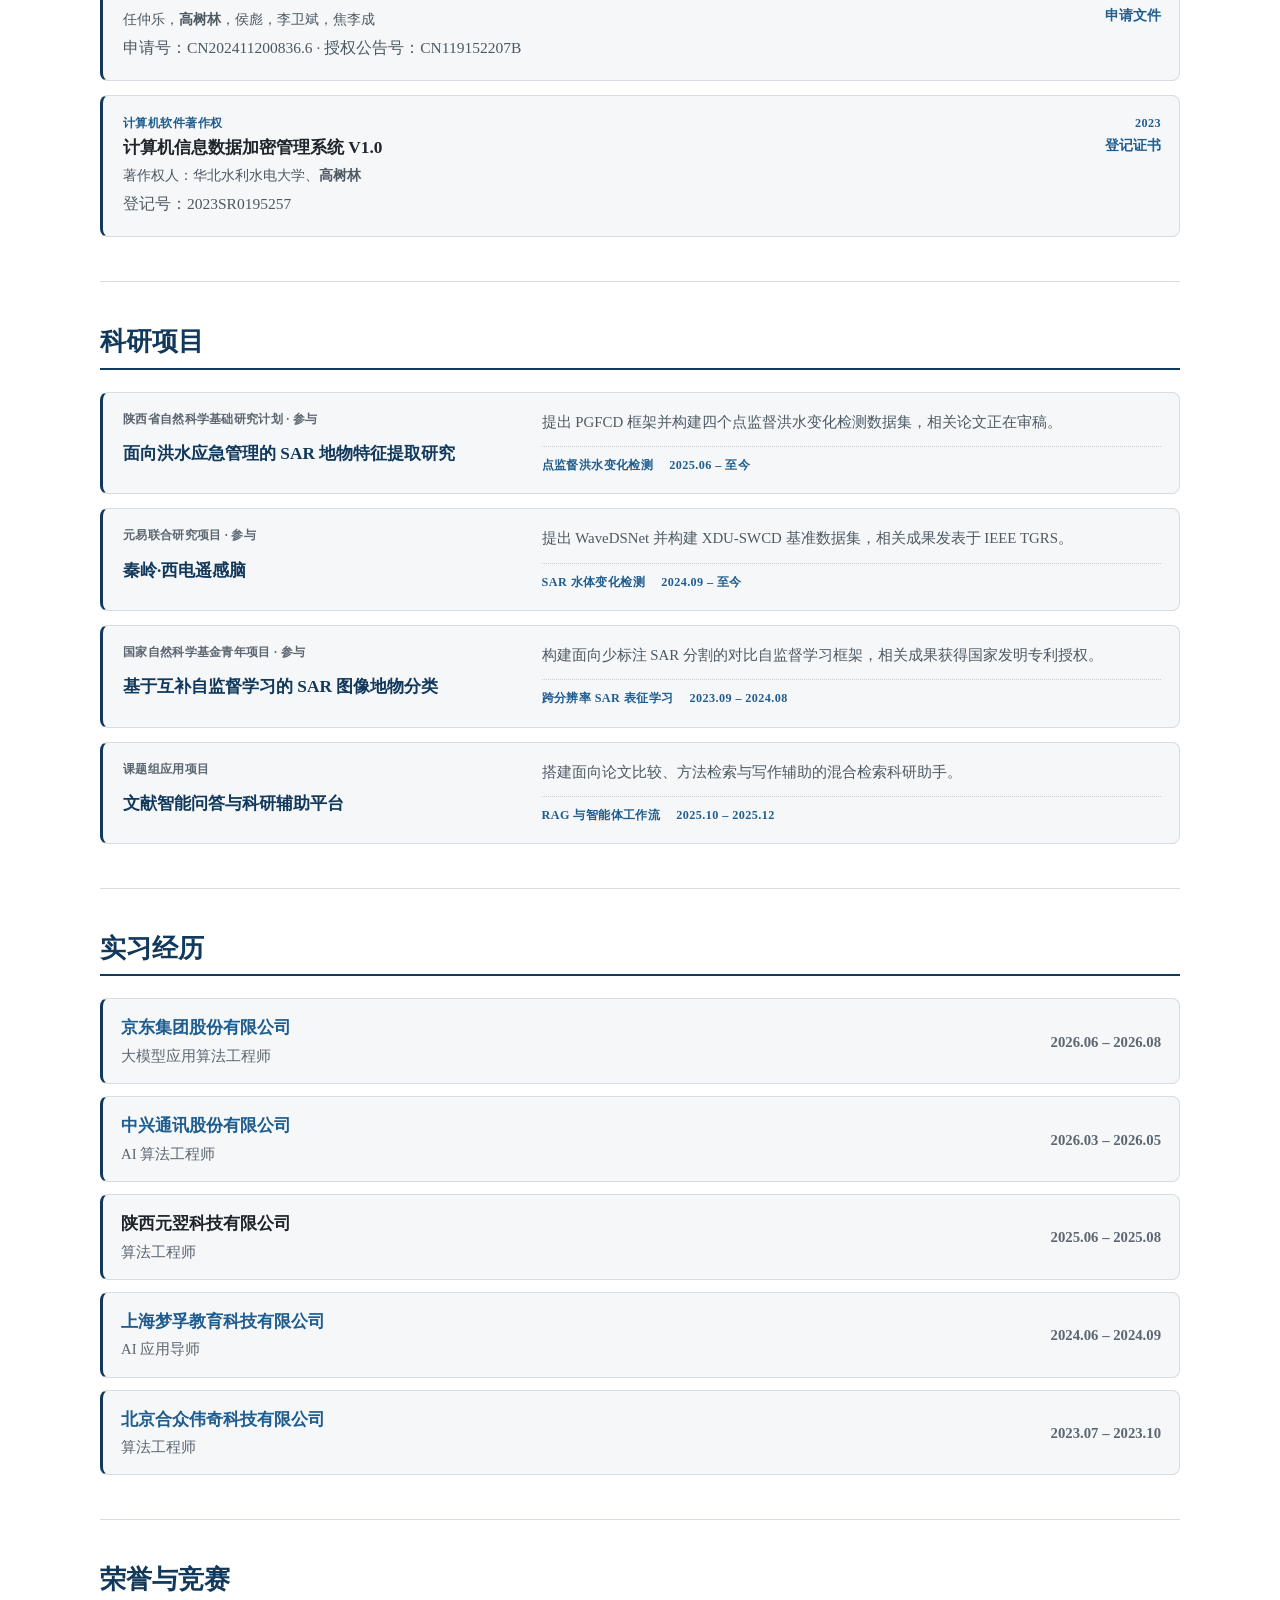
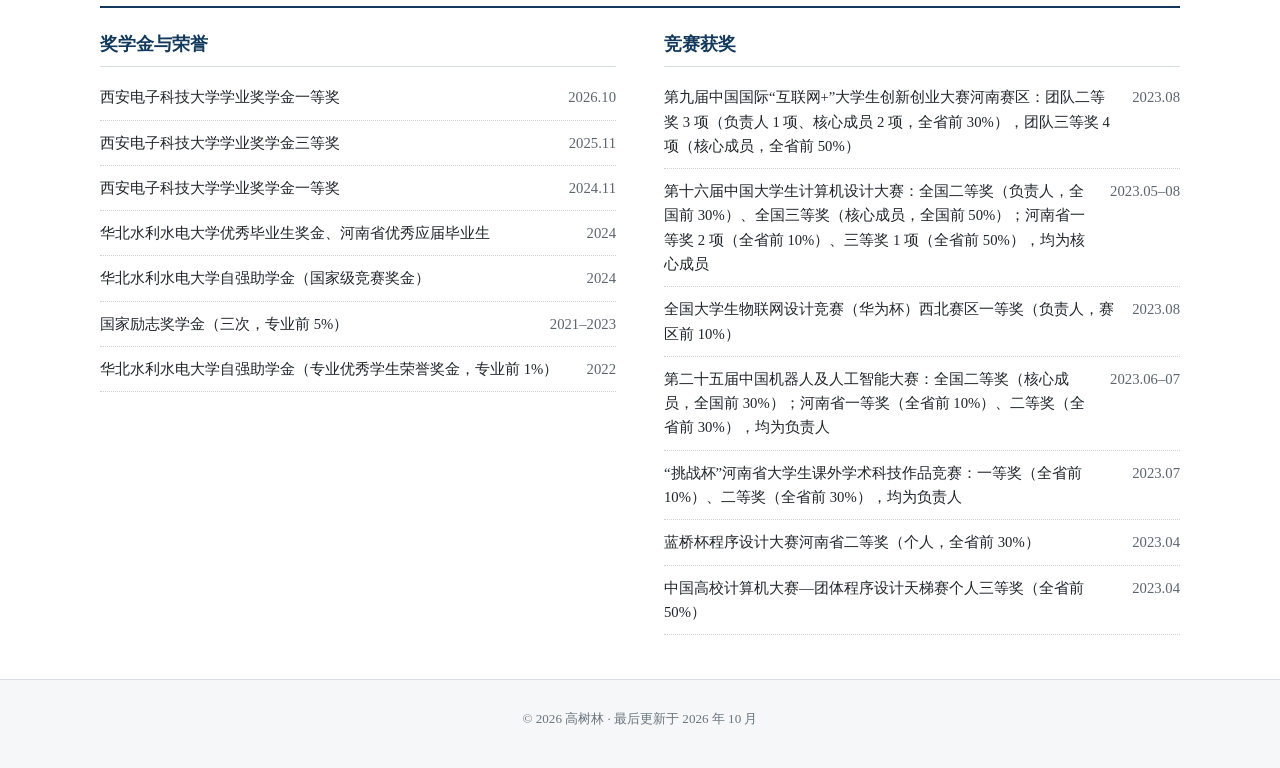
==== commit 765343af: "Add files via upload" ====
--- a/index-CN.html
+++ b/index-CN.html
@@ -1,345 +1,265 @@
-<html>
-
-<head>
-    <meta charset="UTF-8">
-    <meta name="viewport" content="width=device-width, initial-scale=1.0">
-    <title>高树林</title>
-    <style>
-        body {
-            text-align: center;
-            font-family: "楷体", Palatino, serif; /* 也包括 Palatino Linotype */
-            position: relative;
-            user-select: none; /* 禁止文本选择 */
-            padding-top: 54px;
-        }
-
-        a {
-            text-decoration: none;
-            position: relative;
-            z-index: 1; /* 确保链接在上层 */
-            color: inherit; /* 继承父元素的颜色 */
-        }
-
-        a:hover {
-            color: #F00; /* 悬停时的颜色 */
-        }
-
-        li {
-            margin-top: 3px; /* 列表项之间的间距 */
-        }
-
-        .overlay {
-            position: absolute;
-            top: 0;
-            left: 0;
-            width: 100%;
-            height: 100%;
-            background-color: rgba(255, 255, 255, 0); /* 半透明效果 */
-            pointer-events: none; /* 允许点击链接 */
-        }
-
-        .site-nav {
-            position: fixed;
-            top: 0;
-            left: 0;
-            right: 0;
-            height: 46px;
-            z-index: 99;
-            background: rgba(255, 255, 255, 0.94);
-            border-bottom: 1px solid #d8d8d8;
-            backdrop-filter: blur(8px);
-            font-family: "Times New Roman", "楷体", serif;
-        }
-
-        .site-nav-inner {
-            width: 1200px;
-            height: 46px;
-            margin: 0 auto;
-            display: flex;
-            align-items: center;
-            justify-content: flex-end;
-            gap: 18px;
-            font-size: 15px;
-        }
-
-        .site-nav a {
-            color: #333;
-            border-bottom: none;
-        }
-
-        .site-nav a:hover {
-            color: #8b0000;
-        }
-
-        .entry-line {
-            display: grid;
-            grid-template-columns: 1fr minmax(300px, 1.1fr) 1fr;
-            align-items: baseline;
-            column-gap: 16px;
-            width: 100%;
-        }
-
-        .entry-left {
-            text-align: left;
-        }
-
-        .entry-title {
-            text-align: center;
-        }
-
-        .entry-date {
-            text-align: right;
-            white-space: nowrap;
-        }
-
-        @media (max-width: 1240px) {
-            .site-nav-inner {
-                width: auto;
-                padding: 0 16px;
-                justify-content: center;
-                flex-wrap: wrap;
-                gap: 10px 14px;
-            }
-
-            body {
-                padding-top: 68px;
-            }
-
-            .entry-line {
-                grid-template-columns: 1fr;
-                row-gap: 2px;
-            }
-
-            .entry-title,
-            .entry-date {
-                text-align: left;
-            }
-        }
-    </style>
-</head>
-
-<body>
-    <div class="site-nav">
-        <div class="site-nav-inner">
-            <a href="#research">研究</a>
-            <a href="#achievement">成果</a>
-            <a href="#projects">项目</a>
-            <a href="#internship">经历</a>
-            <a href="#honors">荣誉</a>
-            <a href="data/GSL/CV-CN.pdf">简历</a>
-            <a href="./index.html"><font face="Times New Roman">EN</font></a>
-        </div>
-    </div>
-    <div align="center">
-        <div style="width:1200px; height:auto; padding-top: 30px;">
-            <div style="float: left;">
-                <a href="https://gosling123456.github.io/index-CN.html" target="_blank">
-                    <img src="data/GSL/4.png" height="230px" width="180px" />
-                </a>
-            </div>
-            <div style="width:900px; height:240px; padding-left: 10px; float: left; text-align: left;">
-                <br />
-                <font size="5px"><b>高树林</b></font>
-                <font size="2px"> <a href="https://gosling123456.github.io/"><font face="Times New Roman">(EN ➩)</font></a></font>
-<!--                <a href="https://www.stanford.edu/" target="_blank">-->
-<!--                        <img src="./data/GSL/stanford.jpg" alt="斯坦福校徽" style="width:80px; height:80px; float:right;">-->
-<!--                    </a>-->
-                <a href="https://www.xidian.edu.cn/" target="_blank">
-                        <img src="./data/GSL/XDU.jpg" alt="西电校徽" style="width:80px; height:80px; float:right;">
-                    </a>
-                <a href="https://www.ncwu.edu.cn" target="_blank">
-                        <img src="./data/GSL/NCWU.jpg" alt="华水校徽" style="width:80px; height:80px; float:right;">
-                    </a>
-
-                <br />
-                <br />
-                <font face="Times New Roman">2020.09 - 2024.07</font> ,华北水利水电大学工学学士、荣誉学士学位 <a href="./data/GSL/Undergraduate.pdf">【学位论文】</a> <a href="./data/GSL/PPT_基于跨分辨率对比聚类视觉特征学习的SAR地物分类答辩PPT.pptx">【<font face="Times New Roman">PPT</font>】</a>
-<!--                 <a href="https://www2.ncwu.edu.cn/xingong/info/1026/2267.htm">【导师：杨阳蕊博士】</a>-->
-                <br />
-                <br />
-
-                <font face="Times New Roman">2024.09- </font>今 ,西安电子科技大学硕士研究生在读（推免生）
-                <br />
-                <br />
-                <br />
-                <br />
-
-
-                邮箱<font face="Times New Roman">&nbsp: gosling123456@outlook.com</font>  &nbsp &nbsp &nbsp &nbsp
-<!--                <br />-->
-                排名<font face="Times New Roman">&nbsp: 1 / 60</font>, <a href="./data/GSL/RANK.pdf">【排名证明】</a>  &nbsp &nbsp &nbsp &nbsp
-<!--                <br />-->
-                绩点<font face="Times New Roman"> : 4.04 / 5.0</font> <a href="data/GPA.pdf">【成绩单】</a>
-<!--                <font size="2px"> <a href="data/GPA.pdf">【成绩单】</a></font>-->
-
-
-                <br />
-                <br />
-
-                <a href="https://github.com/gosling123456">[<font face="Times New Roman">Github</font>主页]</font></a>  &nbsp &nbsp   <a href="https://blog.csdn.net/qq_54932411">[<font face="Times New Roman">CSDN</font>主页</font>]</a> &nbsp &nbsp <a href="https://orcid.org/0009-0003-9787-9495">[<font face="Times New Roman">ORCID</font>主页</font>]</a> &nbsp <a href="data/GSL/CV-CN.pdf"> &nbsp [简历 (如果您有意向招收我为实习生或博士研究生)]</a>  &nbsp &nbsp &nbsp &nbsp </a>
-            </div>
-        </div>
-
-        <!-- border:1px solid #113322; -->
-        <div id="research" style="width:1200px; height:auto; padding-top: 10px;">
-
-            <div style="width:1190px; height:auto; float: left; text-align: left; padding-left: 10px; ">
-                <br />
-                &nbsp &nbsp<a href="https://ncwu.edu.cn/">华北水利水电大学</a>（<a href="https://ncwu.edu.cn/"><font face="Times New Roman">NCWU</font></a>，中国郑州）<font face="Times New Roman">2020</font>级本科生。<a href="https://www.xidian.edu.cn/">西安电子科技大学</a>（<a href="https://www.xidian.edu.cn/"><font face="Times New Roman">XDU</font></a>，中国西安）<a href="https://sai.xidian.edu.cn/">人工智能学院</a>，<font face="Times New Roman">2024</font>级计算机科学与技术学术型硕士研究生。研究兴趣为人工智能（深度学习）、计算机视觉、遥感预训练大模型构建及落地应用、合成孔径雷达（<font face="Times New Roman">SAR</font>）影像智能理解与解译等。
-            </div>
-        </div>
-<!-- 研究领域 -->
-        <div id="achievement" style="width:1200px; height:auto; padding-top: 10px;">
-            <div style="width:800px; height:auto; float: left; text-align: left; padding-left: 10px;">
-                <br />
-                <font size="5px"><b>研究领域</b></font>
-            </div>
-            <div style="width:1190px; height:auto; float: left; text-align: left; padding-left: 30px; padding-top: 20px;">
-                人工智能、机器学习、深度学习、自监督学习、语义分割、遥感预训练大模型构建及落地应用、合成孔径雷达（<font face="Times New Roman">SAR</font>）影像智能理解与解译等。硕士研究方向为遥感预训练大模型构建及落地应用、合成孔径雷达（<font face="Times New Roman">SAR</font>）影像智能理解与解译。面向遥感影像解译中机器学习与计算机视觉的各类问题，考虑数据和任务特点，利用深度学习等方法对<font face="Times New Roman">SAR</font>图像地物分类与目标识别。
-            </div>
-            <div style="width:1190px; height:auto; float: left; text-align: left; padding-left: 30px; padding-top: 10px;">
-            </div>
-        </div>
-<!-- 科研成果 -->
-        <div id="honors" style="width:1200px; height:auto; padding-top: 10px;">
-            <div style="width:800px; height:auto; float: left; text-align: left; padding-left: 10px;">
-                <font size="5px"><b>科研成果</b></font>
-            </div>
-            <div style="width:1190px; height:auto; float: left; text-align: left; padding-left: 10px;">
-                <ul type="circle">
-                    <li>  【论文】<font face="Times New Roman">Z. Ren, J. Meng, C. Z, S. Gao, B. Hou, W. Li, H. Zhu, L. Jiao. "HATNet: Hierarchic Attention Transformer With RS-CLIP Patch Tokens for Remote Sensing Image Captioning" 2025</font></li>
-                    <li>  【国家自然科学基金】基于互补自监督学习的<font face="Times New Roman">SAR</font>图像地物分类。<font face="Times New Roman">62101405</font>（<font face="Times New Roman">2021-2024</font>，参与）。</li>
-                    <li>  <a href="./data/GSL/202411200836.6受理.pdf">【发明专利】</a>任仲乐,<strong>高树林</strong>,侯彪,李卫斌,焦李成.一种基于对比自监督学习的<font face="Times New Roman">SAR</font>影像跨分辨率语义分割方法、系统、设备及介质。<font face="Times New Roman">CN202411200836.6</font>（在审）。</li>
-                    <li>  <a href="./data/GSL/2022软著.pdf">【计算机软著】</a>华北水利水电大学,<strong>高树林</strong>。计算机信息数据加密管理系统。<font face="Times New Roman">2023SR0195257</font> 已授权。</li>
-
-                </ul>
-            </div>
-        </div>
-<!-- 获得的奖助学金 -->
-        <div style="width:1200px; height:auto; padding-top: 10px;">
-            <div style="width:800px; height:auto; float: left; text-align: left; padding-left: 10px;">
-                <font size="5px"><b>奖金</b></font>
-            </div>
-            <div style="width:1190px; height:auto; float: left; text-align: left; padding-left: 10px;">
-                <ul type="circle">
-                    <li>  华北水利水电大学优秀毕业生奖金 <font face="Times New Roman">&&</font> 河南省优秀毕业生, <i><font color="#14C652" style="font-style: normal;"> 华北水利水电大学教育基金 </font></i>颁发, <i><font color="#C64A5F" style="font-style: normal;"> 优秀毕业生奖学金 </font></i>, <font face="Times New Roman">2024</font> <!--<a href="./data/奖项说明.pdf">【查看证书】</a></li>-->
-                    <li>  华北水利水电大学自强助学金, <i><font color="#14C652" style="font-style: normal;"> 华北水利水电大学教育基金 </font></i>颁发, <i><font color="#C64A5F" style="font-style: normal;"> 国家级竞赛奖金 </font></i>, <font face="Times New Roman">2024</font> </li>
-                    <li>  国家励志奖学金, <i><font color="#14C652" style="font-style: normal;"> 河南省教育厅 </font></i>颁发, <i><font color="#C64A5F" style="font-style: normal;"> 颁发给专业前三名 </font></i>, <font face="Times New Roman">2023</font> (专业前<font face="Times New Roman">5</font>%) <a href="./data/GSL/奖项说明.pdf">【查看证书】</a></li>
-                    <li>  国家励志奖学金, <i><font color="#14C652" style="font-style: normal;"> 河南省教育厅 </font></i>颁发, <i><font color="#C64A5F" style="font-style: normal;"> 颁发给专业前三名 </font></i>, <font face="Times New Roman">2022</font> (专业前 <font face="Times New Roman">5</font>%) <a href="./data/GSL/2022国家励志.pdf">【查看证书】</a></li>
-                    <li>  华北水利水电大学自强助学金, <i><font color="#14C652" style="font-style: normal;"> 华北水利水电大学教育基金 </font></i>颁发, <i><font color="#C64A5F" style="font-style: normal;"> 专业优秀学生的荣誉奖金 </font></i>, <font face="Times New Roman">2022</font> (专业前 <font face="Times New Roman">1</font>%)</li>
-                    <li>  国家励志奖学金, <i><font color="#14C652" style="font-style: normal;"> 河南省教育厅 </font></i>颁发, <i><font color="#C64A5F" style="font-style: normal;"> 颁发给专业前三名 </font></i>, <font face="Times New Roman">2021</font> (专业前 <font face="Times New Roman">5</font>%) <a href="./data/GSL/2021国家励志.pdf">【查看证书】</a></li>
-                </ul>
-            </div>
-        </div>
-<!-- 获得的奖项 -->
-        <div style="width:1200px; height:auto; padding-top: 10px;">
-            <div style="width:800px; height:auto; float: left; text-align: left; padding-left: 10px;">
-                <font size="5px"><b>竞赛成果</b></font>
-            </div>
-            <div style="width:1190px; height:auto; float: left; text-align: left; padding-left: 10px;">
-                <ul type="circle">
-<!--    2023年8月                -->
-                    <li>  第九届中国国际“互联网+”大学生创新创业大赛河南赛区选拔赛 <i><font color="#14C652" style="font-style: normal;">河南省教育厅</font></i>,授予  <i><font color="#C64A5F" style="font-style: normal;">团队二等奖</font></i>, <font face="Times New Roman">2023.08</font> (负责人，全省前<font face="Times New Roman">30%</font>),<a href="./data/GSL/互联网+二等奖1.pdf">【查看证书】</a></li> </li>
-                    <li>  第九届中国国际“互联网+”大学生创新创业大赛河南赛区选拔赛 <i><font color="#14C652" style="font-style: normal;">河南省教育厅</font></i>,授予  <i><font color="#C64A5F" style="font-style: normal;">团队二等奖</font></i>, <font face="Times New Roman">2023.08</font> (核心成员，全省前<font face="Times New Roman">30%</font>),<a href="./data/GSL/互联网+二等奖2.pdf">【查看证书】</a></li> </li>
-                    <li>  第九届中国国际“互联网+”大学生创新创业大赛河南赛区选拔赛 <i><font color="#14C652" style="font-style: normal;">河南省教育厅</font></i>,授予  <i><font color="#C64A5F" style="font-style: normal;">团队二等奖</font></i>, <font face="Times New Roman">2023.08</font> (核心成员，全省前<font face="Times New Roman">30%</font>),<a href="./data/GSL/互联网+二等奖3.pdf">【查看证书】</a></li> </li>
-                    <li>  第九届中国国际“互联网+”大学生创新创业大赛河南赛区选拔赛 <i><font color="#14C652" style="font-style: normal;">河南省教育厅</font></i>,授予  <i><font color="#C64A5F" style="font-style: normal;">团队三等奖</font></i>, <font face="Times New Roman">2023.08</font> (核心成员，全省前<font face="Times New Roman">50%</font>),<a href="./data/GSL/互联网+三等奖1.pdf">【查看证书】</a></li> </li>
-                    <li>  第九届中国国际“互联网+”大学生创新创业大赛河南赛区选拔赛 <i><font color="#14C652" style="font-style: normal;">河南省教育厅</font></i>,授予  <i><font color="#C64A5F" style="font-style: normal;">团队三等奖</font></i>, <font face="Times New Roman">2023.08</font> (核心成员，全省前<font face="Times New Roman">50%</font>),<a href="./data/GSL/互联网+三等奖2.pdf">【查看证书】</a></li> </li>
-                    <li>  第九届中国国际“互联网+”大学生创新创业大赛河南赛区选拔赛 <i><font color="#14C652" style="font-style: normal;">河南省教育厅</font></i>,授予  <i><font color="#C64A5F" style="font-style: normal;">团队三等奖</font></i>, <font face="Times New Roman">2023.08</font> (核心成员，全省前<font face="Times New Roman">50%</font>),<a href="./data/GSL/互联网+三等奖3.pdf">【查看证书】</a></li> </li>
-                    <li>  第九届中国国际“互联网+”大学生创新创业大赛河南赛区选拔赛 <i><font color="#14C652" style="font-style: normal;">河南省教育厅</font></i>,授予  <i><font color="#C64A5F" style="font-style: normal;">团队三等奖</font></i>, <font face="Times New Roman">2023.08</font> (核心成员，全省前<font face="Times New Roman">50%</font>),<a href="./data/GSL/互联网+三等奖4.pdf">【查看证书】</a></li> </li>
-                    <li>  第<font face="Times New Roman">16</font>届中国大学生计算机设计大赛总决赛,<i><font color="#14C652" style="font-style: normal;">中国大学生计算机设计大赛组委会</font></i>授予<i><font color="#C64A5F" style="font-style: normal;">二等奖</font></i>,<font face="Times New Roman">2023.08</font>(负责人，全国前<font face="Times New Roman">30%</font>),<a href="./data/GSL/中国计算机设计大赛国家级二等奖.pdf">【查看证书]</a></li>
-                    <li>  第<font face="Times New Roman">16</font>届中国大学生计算机设计大赛总决赛,<i><font color="#14C652" style="font-style: normal;">中国大学生计算机设计大赛组委会</font></i>授予<i><font color="#C64A5F" style="font-style: normal;">三等奖</font></i>,<font face="Times New Roman">2023.08</font>(核心成员，全国前<font face="Times New Roman">50%</font>),<a href="./data/GSL/中国计算机设计大赛国家级三等奖.pdf">【查看证书】</a></li>
-                    <li>  全国大学生物联网设计竞赛（华为杯）西北分赛区决赛,<i><font color="#14C652" style="font-style: normal;">全国大学生物联网设计竞赛西北分赛区组委会</font></i>授予<i><font color="#C64A5F" style="font-style: normal;">一等奖</font></i>,<font face="Times New Roman">2023.08</font>(负责人，前<font face="Times New Roman">10%</font>),<a href="./data/GSL/物联网大赛西北赛区一等奖.pdf">【查看证书】</a></li>
-<!--    2023年7月                -->
-                    <li>  第<font face="Times New Roman">25</font>届中国机器人及人工智能大赛总决赛,<i><font color="#14C652" style="font-style: normal;">中国机器人及人工智能大赛组委会</font></i>授予<i><font color="#C64A5F" style="font-style: normal;">二等奖</font></i>,<font face="Times New Roman">2023.07</font>(核心成员，全国前<font face="Times New Roman">30%</font>),<a href="./data/GSL/机器人及人工智能国家二等奖.pdf">【查看证书】</a></li>
-                    <li>  挑战杯河南省大学生课外学术科技作品竞赛（大挑）,<i><font color="#14C652" style="font-style: normal;">河南团省委</font></i>授予<i><font color="#C64A5F" style="font-style: normal;">一等奖</font></i>,<font face="Times New Roman">2023.07</font>(负责人，全省前<font face="Times New Roman">10%</font>),<a href="./data/GSL/2023挑战杯省一.pdf">【查看证书】</a></li>
-                    <li>  挑战杯河南省大学生课外学术科技作品竞赛（大挑）,<i><font color="#14C652" style="font-style: normal;">河南团省委</font></i>授予<i><font color="#C64A5F" style="font-style: normal;">二等奖</font></i>,<font face="Times New Roman">2023.07</font>(负责人，全省前<font face="Times New Roman">30%</font>),<a href="./data/GSL/2023挑战杯省二.pdf">【查看证书】</a></li>
-<!--    2023年6月                 -->
-                    <li>  第<font face="Times New Roman">25</font>届中国机器人及人工智能大赛河南省省赛,<i><font color="#14C652" style="font-style: normal;">中国机器人及人工智能大赛河南组委会</font></i>授予<i><font color="#C64A5F" style="font-style: normal;">一等奖</font></i>,<font face="Times New Roman">2023.06</font>(负责人，全省前<font face="Times New Roman">10%</font>),<a href="./data/GSL/中国机器人及人工智能大赛省一.pdf">【查看证书】</a></li>
-                    <li>  第<font face="Times New Roman">25</font>届中国机器人及人工智能大赛河南省省赛,<i><font color="#14C652" style="font-style: normal;">中国机器人及人工智能大赛河南组委会</font></i>授予<i><font color="#C64A5F" style="font-style: normal;">二等奖</font></i>,<font face="Times New Roman">2023.06</font>(负责人，全省前<font face="Times New Roman">30%</font>),<a href="./data/GSL/中国机器人及人工智能大赛省二.pdf">【查看证书】</a></li>
-<!--    2023年5月                -->
-                    <li>  第<font face="Times New Roman">16</font>届中国大学生计算机设计大赛河南省省赛,<i><font color="#14C652" style="font-style: normal;">中国计算机程序河南组委会</font></i>授予<i><font color="#C64A5F" style="font-style: normal;">一等奖</font></i>,<font face="Times New Roman">2023.05</font>(核心成员，全省前<font face="Times New Roman">10%</font>) ,<a href="./data/GSL/计算机程序设计大赛一等奖1.pdf">【查看证书]</a></li>
-                    <li>  第<font face="Times New Roman">16</font>届中国大学生计算机设计大赛河南省省赛,<i><font color="#14C652" style="font-style: normal;">中国计算机程序河南组委会</font></i>授予<i><font color="#C64A5F" style="font-style: normal;">一等奖</font></i>,<font face="Times New Roman">2023.05</font>(核心成员，全省前<font face="Times New Roman">10%</font>), <a href="./data/GSL/计算机程序设计大赛一等奖2.pdf">【查看证书】</a></li>
-                    <li>  第<font face="Times New Roman">16</font>届中国大学生计算机设计大赛河南省省赛,<i><font color="#14C652" style="font-style: normal;">中国计算机程序河南组委会</font></i>授予<i><font color="#C64A5F" style="font-style: normal;">三等奖</font></i>,<font face="Times New Roman">2023.05</font>(核心成员，全省前<font face="Times New Roman">50%</font>), <a href="./data/GSL/计算机程序设计大赛三等奖.pdf">【查看证书】</a></li>
-<!--    2023年4月                -->
-                    <li>  蓝桥杯程序设计大赛河南省省赛, <i><font color="#14C652" style="font-style: normal;">蓝桥杯组委会</font></i>授予<i><font color="#C64A5F" style="font-style: normal;">个人二等奖</font></i>,<font face="Times New Roman">2023.04</font>(全省前<font face="Times New Roman">30%</font>), <a href="./data/GSL/蓝桥杯省二.pdf">【查看证书】</a></li>
-                    <li>  团队程序设计天梯赛, <i><font color="#14C652" style="font-style: normal;">中国高等学校计算机教育研究会</font></i>授予<i><font color="#C64A5F" style="font-style: normal;">个人三等奖</font></i>,<font face="Times New Roman">2023.04</font>(全省前<font face="Times New Roman">50%</font>), <a href="./data/GSL/2023天梯赛.pdf">【查看证书】</a></li>
-                </ul>
-            </div>
-        </div>
-
-<!-- 项目成果 -->
-      <div id="projects" style="width:1200px; height:auto; padding-top: 10px;">
-            <div style="width:800px; height:auto; float: left; text-align: left; padding-left: 10px;">
-                <font size="5px"><b>项目经历</b></font>
-            </div>
-            <div style="width:1190px; height:auto; float: left; text-align: left; padding-left: 10px;">
-                <ul type="circle">
-                    <li><div class="entry-line"><span class="entry-left"><strong>组内应用项目</strong></span><span class="entry-title"><strong><i><font color="#14C652" style="font-style: normal;">文献智能问答与辅助分析平台</font></i></strong></span><span class="entry-date"><i><strong><font color="#C64A5F" face="Times New Roman" style="font-style: normal;">2025.10 - 2025.12 </font></strong></i></span></div></li>
-                    <p>面向课题组科研场景中文献数量多、方法信息分散、检索成本高的问题，搭建可持续迭代的<font face="Times New Roman">RAG</font>问答平台。我构建了融合关键词检索、语义检索、<font face="Times New Roman">query</font>改写与伪候选句召回的混合检索链路，<font face="Times New Roman">Top3</font>检索准确率相对基线提升<font face="Times New Roman">30%+</font>；同时完成并发访问与用户隔离，建立“用户反馈-数据清洗-策略迭代”的闭环机制。</p>
-
-                    <li><div class="entry-line"><span class="entry-left"><strong>个人项目</strong></span><span class="entry-title"><strong><i><font color="#14C652" style="font-style: normal;">轻量级医学智能问答助手</font></i></strong></span><span class="entry-date"><i><strong><font color="#C64A5F" face="Times New Roman" style="font-style: normal;">2025.06 - 2025.09 </font></strong></i></span></div></li>
-                    <p>面向医学知识问答场景，使用单卡<font face="Times New Roman">4090</font>完成从模型搭建到领域对齐的全流程。项目从零实现<font face="Times New Roman">BBPE tokenizer</font>训练、<font face="Times New Roman">GQA Transformer</font>与<font face="Times New Roman">MoE</font>推理优化，并设计“弱监督数据引导 + 领域<font face="Times New Roman">LoRA</font>微调 + <font face="Times New Roman">DPO</font>偏好对齐”的三阶段训练方案，使医学问答准确率相对基线提升<font face="Times New Roman">20%+</font>。</p>
-
-                    <li><div class="entry-line"><span class="entry-left"><strong>华为合作项目</strong></span><span class="entry-title"><strong><i><font color="#14C652" style="font-style: normal;">秦岭·西电遥感脑</font></i></strong></span><span class="entry-date"><i><strong><font color="#C64A5F" face="Times New Roman" style="font-style: normal;">2024.09 - 今 </font></strong></i></span></div></li>
-                    <p>基于多源标注数据构建“<font face="Times New Roman">L0</font>基础+<font face="Times New Roman">L1</font>行业+<font face="Times New Roman">L2</font>场景”的遥感预训练大模型体系。我参与基于<font face="Times New Roman">ViT-L/Swin-L</font>的视觉基座预训练，使用<font face="Times New Roman">40</font>万领域数据从零训练后核心任务性能提升超<font face="Times New Roman">25%</font>；并参与百万对<font face="Times New Roman">SAR</font>-光学数据跨模态对齐、模型部署与线上平台接入。</p>
-
-                    <li><div class="entry-line"><span class="entry-left"><strong>国家自然科学基金项目（参与）</strong></span><span class="entry-title"><strong><i><font color="#14C652" style="font-style: normal;">基于互补自监督学习的<font face="Times New Roman">SAR</font>图像地物分类</font></i></strong></span><span class="entry-date"><i><strong><font color="#C64A5F" face="Times New Roman" style="font-style: normal;">2023.12 - 2025.12 </font></strong></i></span></div></li>
-
-                    <p>作为核心成员参与开发了一个基于跨分辨率对比聚类的自监督学习框架<font face="Times New Roman">SWAV-ResSegNet</font>和<font face="Times New Roman">SWRU-net</font>，旨在解决合成孔径雷达（<font face="Times New Roman">SAR</font>）图像地物分类中的三大挑战：大数据量处理、复杂地物类型识别及高昂的标注成本。通过设计代理任务利用对比学习框架在无标签数据上进行特征提取，并采用多视角样本聚类方法形成类簇以学习地物特征的本质表示；随后，在下游任务中设计基于深度学习的分类器，使用少量标签微调预训练模型，实现高精度的图像分类和分割，同时采用适当的裁剪策略优化计算资源消耗和信息完整性；引入条件随机场（<font face="Times New Roman">CRF</font>）进行后处理，进一步提高分割结果的连贯性和准确性。实验验证表明，该方法在少量标签情况下能达到接近有监督学习的性能水平，尤其在小场景下的细粒度分割任务中表现优异。最终，成功开发了一个实时<font face="Times New Roman">SAR</font>图像解译系统，能够自动化处理大规模<font face="Times New Roman">SAR</font>图像，减少人工干预，提高解译效率和准确性，并拓宽了遥感技术的应用范围。</p>
-
-                    <li><div class="entry-line"><span class="entry-left"><strong>河南省大学生创新创业训练项目（参与）</strong></span><span class="entry-title"><strong><i><font color="#14C652" style="font-style: normal;">工程天眼--智慧工程危险区域安全巡检器</font></i></strong></span><span class="entry-date"><i><strong><font color="#C64A5F" face="Times New Roman" style="font-style: normal;">2023.12 - 2024.12 </font></strong></i></span></div></li>
-                    <a href="https://www.bilibili.com/video/BV1PatSeVE6Y/?vd_source=3abd7e5c02556202b0fd7332844b6ba0" target="_blank">
-                        <img src="./data/GSL/天眼工程.png" alt="天眼工程" style="width:100px; height:100px; float:right;">
-                    </a>
-                    <p>构建一个智能化的施工现场安全监控系统，通过实时监测高危区域并预警潜在的安全风险，以降低施工现场的事故发生率。在这个项目中，我利用<font face="Times New Roman">Yolo-Fastest</font>框架进行目标检测，以识别安全帽佩戴情况和人员行为。结合<font face="Times New Roman">Mediapipe</font>进行骨骼匹配，实现跌倒检测，以快速响应可能的安全事故。通过设计端侧云侧协同部署策略，优化数据处理流程，提升系统响应速度。实现危险区域自动化监测，并进行全程识别和预警。</p>
-
-                    <li><div class="entry-line"><span class="entry-left"><strong>华北水利水电大学创新创业训练项目（参与）</strong></span><span class="entry-title"><strong><i><font color="#14C652" style="font-style: normal;">吾驾之宝--安全驾驶行为监测预警系统</font></i></strong></span><span class="entry-date"><i><strong><font color="#C64A5F" face="Times New Roman" style="font-style: normal;">2022.12 - 2023.12 </font></strong></i></span></div></li>
-                    <a href="https://www.bilibili.com/video/BV1634y1M7RW/?spm_id_from=333.999.0.0" target="_blank">
-                        <img src="./data/GSL/安全驾驶行为监测预警.png" alt="安全驾驶行为监测预警" style="width:100px; height:100px; float:right;">
-                    </a>
-                    <p>开发一套基于<font face="Times New Roman">AIoT</font>技术的安全驾驶行为检测预警系统。该项目通过集成疲劳检测算法、行为识别模型、视频推流与加密技术，以及多种传感器设备，实现了对驾驶员疲劳和分心行为的实时监测与预警。我负责了系统的概要设计、详细设计、硬件选型、软件开发及测试验证工作，确保了系统在各种光照环境下的高准确率识别和稳定运行。此外，我还设计了微信小程序用于数据展示，提高了用户体验，为营运车辆安全管理提供了有效的技术解决方案。</p>
-
-                    <li><div class="entry-line"><span class="entry-left"><strong>华北水利水电大学创新创业训练项目（主持）</strong></span><span class="entry-title"><strong><i><font color="#14C652" style="font-style: normal;">智能轮式监控机器人</font></i></strong></span><span class="entry-date"><i><strong><font color="#C64A5F" face="Times New Roman" style="font-style: normal;">2022.12 - 2023.12 </font></strong></i></span></div></li>
-                    <a href="https://www.bilibili.com/video/BV1894y1b7Cr/?spm_id_from=333.999.0.0" target="_blank">
-                        <img src="./data/GSL/智能轮式监控机器人.png" alt="智能轮式监控机器人" style="width:100px; height:100px; float:right;">
-                    </a>
-                    <p>开发了一款智能机器人，名为"慧眼宝"，用于幼童的安全监护和亲子陪伴。利用红外传感器和超声波传感器以及摄像头和扬声器该机器人具备障碍感知、获取图像、动态决策和语音交互能力，能够自主导航并跟随幼童，同时检测危险场景并通过音频提示信号提醒监护人。最终开发了是一款功能全面的智能机器人，为幼童提供全方位的安全保护和富有趣味的互动体验。该机器人在2023年中国大学生计算机设计大赛中获得了国家级二等奖。</p>
-
-                    <li><div class="entry-line"><span class="entry-left"><strong>华北水利水电大学创新创业训练项目（主持）</strong></span><span class="entry-title"><strong><i><font color="#14C652" style="font-style: normal;">智能育苗</font></i></strong></span><span class="entry-date"><i><strong><font color="#C64A5F" face="Times New Roman" style="font-style: normal;">2021.12 - 2022.12 </font></strong></i></span></div></li>
-                    <a href="https://www.bilibili.com/video/BV15V41117VN/?spm_id_from=333.999.0.0" target="_blank">
-                        <img src="./data/GSL/智能育苗.png" alt="智能育苗" style="width:100px; height:100px; float:right;">
-                    </a>
-                    <p>开发了一款智能育苗系统，以帮助农民自动化地对农作物进行灌溉、通风、补光与遮荫，从而为作物提供最适宜的生长环境。该系统通过多种传感器采集环境信息，包括土壤湿度、气温、光照强度等，同时利用树莓派作为下位机来控制各种舵机，实现自动化控制。项目范围涵盖了从需求分析、硬件设计、软件编程到系统测试的全过程。我的主要任务是利用<font face="Times New Roman">Python</font>编写树莓派控制程序，处理传感器数据，并根据数据调整舵机动作，以实现自动化育苗。</p>
-                </ul>
-            </div>
-        </div>
-
-<!-- 实习经历 -->
-        <div id="internship" style="width:1200px; height:auto; padding-top: 10px;">
-            <div style="width:800px; height:auto; float: left; text-align: left; padding-left: 10px;">
-                <font size="5px"><b>实习经历</b></font>
-            </div>
-            <div style="width:1190px; height:auto; float: left; text-align: left; padding-left: 10px;">
-                <ul type="circle">
-                    <!-- <li><div class="entry-line"><span class="entry-left"><strong>中兴通讯股份有限公司</strong></span><span class="entry-title"><strong><i><font color="#14C652" style="font-style: normal;"><font face="Times New Roman">AI</font>算法工程师</font></i></strong></span><span class="entry-date"><i><strong><font color="#C64A5F" face="Times New Roman" style="font-style: normal;">2026.05 - 今 </font></strong></i></span></div></li>
-                    <p>面向<font face="Times New Roman">CI/CD</font>研发运维中知识问答、状态查询、工具操作和权限控制并存的复合任务，设计轻量级<font face="Times New Roman">Agent Runtime</font>，将<font face="Times New Roman">LTE</font>知识问答、<font face="Times New Roman">Gerrit</font>审查、构建结果查询、合入单<font face="Times New Roman">CI</font>查询等能力统一到数字员工交互入口。负责“单<font face="Times New Roman">Agent</font>决策 + 多<font face="Times New Roman">Skill</font>执行 + 规则兜底”的架构设计，基于<font face="Times New Roman">MessageBus</font>实现长任务异步执行与主动推送，并设计会话记忆、摘要压缩、输出截断和工号白名单鉴权机制。</p> -->
-
-                    <li><div class="entry-line"><span class="entry-left"><strong>陕西元翌科技有限公司</strong></span><span class="entry-title"><strong><i><font color="#14C652" style="font-style: normal;">大模型应用算法工程师</font></i></strong></span><span class="entry-date"><i><strong><font color="#C64A5F" face="Times New Roman" style="font-style: normal;">2025.06 - 2025.09 </font></strong></i></span></div></li>
-                    <p>主导设计并落地基于多<font face="Times New Roman">Agent</font>的自动化渗透测试系统，采用<font face="Times New Roman">Plan & Execute</font>架构，将工具调度、智能分析与报告生成串联为一体化流程，报告生成效率提升<font face="Times New Roman">90%+</font>。项目中构建规划<font face="Times New Roman">Agent</font>、子任务<font face="Times New Roman">Agent</font>、总结<font face="Times New Roman">Agent</font>和校验<font face="Times New Roman">Agent</font>协同体系，并基于<font face="Times New Roman">RAG</font>与向量库完成漏洞知识检索和结构化报告生成。</p>
-
-                    <li><div class="entry-line"><span class="entry-left"><strong><a href="http://www.mfeducation.cn/">梦孚（上海）教育科技有限公司</a></strong><a href="./data/GSL/梦孚（上海）教育科技有限公司实习证明.pdf">【实习证明】</a></span><span class="entry-title"><strong><i><font color="#14C652" style="font-style: normal;"><font face="Times New Roman">AI</font>项目导师</font></i></strong></span><span class="entry-date"><i><strong><font color="#C64A5F" face="Times New Roman" style="font-style: normal;">2024.06 - 2024.08 </font></strong></i></span></div></li>
-                    <p><strong>蛋白质盲突变预测：</strong>提出了一种新颖的方法，通过整合蛋白质的一级和三级结构，使用等变图神经网络（<font face="Times New Roman">Equivariant Graph Neural Network, EGNN</font>），预测蛋白质突变的影响。利用<font face="Times New Roman">EGNN</font>整合蛋白质的一级和三级结构，捕捉蛋白质的全局和局部表示。通过<font face="Times New Roman">Transformer</font>模型<font face="Times New Roman">ESM-2</font>对蛋白质序列进行语义嵌入，提取蛋白质序列的进化信息。使用<font face="Times New Roman">EGNN</font>对蛋白质的几何结构进行拓扑编码，捕捉蛋白质的微观环境和局部结构。引入随机扰动，模拟自然突变，防止模型过拟合。通过比较突变前后的蛋白质序列嵌入，计算适应度分数，评估突变蛋白的稳定性。</p>
-                    <p><strong>多发性硬化症的可调整长时间<font face="Times New Roman">FLAIR MRI</font>估计/合成：</strong>项目旨在通过深度学习技术提升病变区域分割的精确度，以支持医疗诊断与治疗。病变区域的准确识别对于制定有效的治疗方案至关重要，能够直接影响患者的预后和生活质量。因此，提高脑部<font face="Times New Roman">MRI</font>图像的分割精度具有重要的临床意义。核心工作包括对脑部<font face="Times New Roman">MRI</font>图像数据集进行预处理，以确保数据符合深度学习模型的要求。在模型开发方面，首先采用了经典的<font face="Times New Roman">U-Net</font>架构，并引入注意力机制，以增强模型对关键区域的识别能力。此外，基于预训练的<font face="Times New Roman">ResNet34</font>模型，构建了特征提取能力更强的<font face="Times New Roman">U-Net</font>变体，从而加速训练过程并提升性能。在损失函数方面，实现了基本的<font face="Times New Roman">Dice Loss</font>，并尝试了<font face="Times New Roman">Soft IoU Loss</font>和<font face="Times New Roman">Calc Loss</font>，以优化训练效果。通过设计包括数据增强、学习率调整和批次大小选择的训练流程，进行了多轮实验，细致调整了模型参数与训练策略。性能评估主要依赖于<font face="Times New Roman">Dice</font>相似系数（<font face="Times New Roman">DSC</font>），用于对比分析不同模型结构和损失函数的效果。实验结果表明，基础U-Net模型在测试集上达到了约<font face="Times New Roman">90%</font>的<font face="Times New Roman">DSC</font>值，引入注意力机制后，<font face="Times New Roman">DSC</font>值提升至<font face="Times New Roman">91.45%</font>，显示了显著的性能改善。<font face="Times New Roman">ResNet34</font>与<font face="Times New Roman">U-Net</font>的组合模型表现良好，<font face="Times New Roman">DSC</font>值达到了<font face="Times New Roman">91.17%</font>，且训练速度更快。</p>
-                    <p><strong><font face="Times New Roman">AI</font>壁画修复技术研究与开发：</strong>旨在利用先进的<font face="Times New Roman">AI</font>算法攻克文物修复难题，特别是针对壁画的数字化修复工作。选择并训练现有的<font face="Times New Roman">Muralnet</font>模型，采用对抗生成网络技术来优化壁画修复效果。配置和维护实验环境，包括<font face="Times New Roman">Python 3.7、PyTorch 1.6</font>，以及<font face="Times New Roman">NVIDIA GPU RTX2080ti</font>等硬件资源。设定和调整模型参数，包括训练模式、非极大值抑制、随机种子等，以适应不同实验需求。使用<font face="Times New Roman">Python</font>进行图像降噪和边缘提取，采用<font face="Times New Roman">Canny</font>算子实现最佳边缘检测效果。统一处理不同尺寸的壁画图像，进行数据预处理，以提高模型训练的准确性和效果。对模型进行训练和测试，记录和分析输入图片、原图线稿、得到图片和预期效果的对比。实现了壁画图像的初步修复和颜色补充，提升了修复效率和质量。通过实验发现并提出了模型参数和训练策略的优化方向，为模型的进一步改进奠定了基础。探索了数据处理的高效方法，减少了单张图片的处理时间，提高了整体工作效率。</p>
-                    <p><strong>旋律魔方：</strong>旨在将人声哼唱的旋律转化为音乐作品，为音乐创作提供创新途径。我负责音频处理、特征提取、音符识别、序列生成以及使用循环神经网络（<font face="Times New Roman">RNN</font>）和长短期记忆网络（<font face="Times New Roman">LSTM</font>）进行序列建模和音乐续写算法的开发。通过训练模型识别哼唱旋律并生成伴奏，我确保了系统的技术实现准确、音乐质量具有艺术性，并优化了用户体验。项目最终实现了<font face="Times New Roman">65.7%</font>的准确率</p>
-                    <li><div class="entry-line"><span class="entry-left"><strong><a href="https://www.bjhzwq.com/">北京合众伟奇科技股份有限公司</a></strong><a href="./data/GSL/北京合众伟奇科技股份有限公司实习证明.pdf">【实习证明】</a></span><span class="entry-title"><strong><i><font color="#14C652" style="font-style: normal;">数据分析师</font></i></strong></span><span class="entry-date"><i><strong><font color="#C64A5F" face="Times New Roman" style="font-style: normal;">2023.07 - 2023.10 </font></strong></i></span></div></li>
-                        <p><strong><font face="Times New Roman">1.</font>设计电表<font face="Times New Roman">OCR</font>模型：</strong>负责设计、集成<font face="Times New Roman">OCR</font>模型，通过自适应图像裁剪方式提高裁剪后各小图的识别速度,以统计方式改善边界文字信息,提升识别精度;通过模型并行处理方式能够提高识别速度，解决了现有<font face="Times New Roman">OCR</font>技术主要采用压缩图片大小的方式来缓解大尺寸图像,使得检测到的文本信息被遗漏,导致识别精度降低以及深度学习算法对运行环境要求较高,在普通配置的硬件上运行速度稍差的问题。</p>
-                        <p><strong><font face="Times New Roman">2. </font>研发电力巡检安全监测模型：</strong>参与现场作业智慧模型研发工作，针对电力巡检的工人的安全穿戴服装（如安全帽、工作服、绝缘手套、绝缘鞋等保证安全的设备）规范进行监测。模型基于<font face="Times New Roman">Paddle</font>框架开发，主要利用<font face="Times New Roman">PicoDet</font>和<font face="Times New Roman">PP-yoloe</font>网络训练模型，再模型做量化处理使模型轻化。此外负责模型的修正和数据审核修正的工作。</p>
-                        <p><strong><font face="Times New Roman">3. </font>优化图像清晰度：</strong>参与并解决了现场关键信息图像不清晰的问题，利用超分辨率模型处理和生成对抗网络生成原图像。</p>
-</p>
-                </ul>
-            </div>
-        </div>
-    </div>
-</body>
-</html>
+<!doctype html>
+<html lang="zh-CN">
+<head>
+  <meta charset="utf-8">
+  <meta name="viewport" content="width=device-width, initial-scale=1">
+  <meta name="description" content="高树林的个人学术主页，研究方向包括大语言模型、智能体、计算机视觉与遥感。">
+  <title>高树林 | 西安电子科技大学</title>
+  <link rel="stylesheet" href="styles.css">
+</head>
+<body>
+  <a class="skip-link" href="#main">跳转到正文</a>
+
+  <header class="site-header">
+    <nav class="nav" aria-label="主导航">
+      <a class="brand" href="#top">高树林</a>
+      <div class="nav-links">
+        <a href="#research">研究方向</a>
+        <a href="#publications">论文专利</a>
+        <a href="#projects">科研项目</a>
+        <a href="#experience">实习经历</a>
+        <a href="#honors">荣誉获奖</a>
+        <a href="data/GSL/CV-CN.pdf">简历</a>
+        <a class="language-link" href="index.html" lang="en">English</a>
+      </div>
+    </nav>
+  </header>
+
+  <section class="hero" id="top">
+    <div class="hero-inner">
+      <img class="portrait" src="data/GSL/4.png" alt="高树林的个人照片">
+      <div class="university-marks" aria-label="就读院校校徽">
+        <img class="university-mark" src="data/GSL/XDU.jpg" alt="西安电子科技大学校徽">
+        <img class="university-mark" src="data/GSL/NCWU.jpg" alt="华北水利水电大学校徽">
+      </div>
+      <div class="hero-copy">
+        <p class="eyebrow">西安电子科技大学 · 人工智能学院</p>
+        <h1>高树林</h1>
+        <p class="role">计算机科学与技术硕士研究生</p>
+        <p class="bio">
+          我目前就读于西安电子科技大学，导师为
+          <a href="https://faculty.xidian.edu.cn/renzhongle/zh_CN/index.htm" target="_blank" rel="noopener">任仲乐教授</a>。
+          研究与工程兴趣集中在大语言模型、智能体、计算机视觉和遥感，关注真实场景中可靠、可落地的智能感知与学习系统。
+        </p>
+        <div class="education-summary" aria-label="教育经历">
+          <div class="education-row">
+            <span class="education-date">2024.09 – 至今</span>
+            <span><strong>计算机科学与技术硕士</strong>，<a href="https://www.xidian.edu.cn/" target="_blank" rel="noopener">西安电子科技大学</a> · 导师：<a href="https://faculty.xidian.edu.cn/renzhongle/zh_CN/index.htm" target="_blank" rel="noopener">任仲乐教授</a></span>
+          </div>
+          <div class="education-row">
+            <span class="education-date">2020.09 – 2024.07</span>
+            <span><strong>人工智能专业工学学士、荣誉学士</strong>，<a href="https://www.ncwu.edu.cn/" target="_blank" rel="noopener">华北水利水电大学</a> · 本科导师：<a href="https://www2.ncwu.edu.cn/xingong/info/1026/2267.htm" target="_blank" rel="noopener">杨阳蕊老师</a></span>
+          </div>
+        </div>
+        <div class="profile-links" aria-label="个人主页与联系方式">
+          <a href="https://github.com/gosling123456" target="_blank" rel="noopener">GitHub</a>
+          <a href="https://blog.csdn.net/qq_54932411" target="_blank" rel="noopener">CSDN</a>
+          <a href="https://orcid.org/0009-0003-9787-9495" target="_blank" rel="noopener">ORCID</a>
+          <a href="https://scholar.google.com/citations?user=Y2jieVoAAAAJ&amp;hl=ja" target="_blank" rel="noopener">Google Scholar</a>
+          <a href="https://www.linkedin.com/in/shulin-gao-139823401/" target="_blank" rel="noopener">LinkedIn</a>
+          <a href="mailto:gaoshulin123456@gmail.com">邮箱</a>
+          <a href="data/GSL/CV-CN.pdf">简历</a>
+        </div>
+      </div>
+    </div>
+  </section>
+
+  <main id="main">
+    <section class="section" id="research">
+      <div class="section-heading">
+        <span class="section-index">01 / 研究</span>
+        <div>
+          <h2>研究方向</h2>
+          <p class="section-intro">当前研究与工程工作的四个核心方向。</p>
+        </div>
+      </div>
+      <div class="content-offset interest-grid">
+        <div class="interest-card"><strong>LLM</strong><span>大语言模型</span></div>
+        <div class="interest-card"><strong>Agent</strong><span>智能体系统</span></div>
+        <div class="interest-card"><strong>CV</strong><span>计算机视觉</span></div>
+        <div class="interest-card"><strong>RS</strong><span>遥感智能解译</span></div>
+      </div>
+    </section>
+
+    <section class="section" id="publications">
+      <div class="section-heading">
+        <span class="section-index">02 / 成果</span>
+        <div>
+          <h2>发表论文</h2>
+          <p class="section-intro">已发表并收录于 Google Scholar 个人主页的论文。</p>
+        </div>
+      </div>
+      <div class="content-offset item-list">
+        <article class="item">
+          <div class="item-meta"><span>期刊论文</span><time datetime="2026">2026</time></div>
+          <h3>WaveDSNet: A Wavelet-Enhanced Discrepancy Semantic Network for Water Change Detection in SAR Imagery</h3>
+          <p class="authors"><strong>S. Gao</strong>, Z. Ren, K. Wang, G. Feng, X. Li, W. Zang, B. Hou, W. Li, and L. Jiao</p>
+          <p class="venue">IEEE Transactions on Geoscience and Remote Sensing</p>
+          <p class="paper-links"><a href="https://doi.org/10.1109/TGRS.2026.3736079" target="_blank" rel="noopener">论文 / DOI</a></p>
+        </article>
+        <article class="item">
+          <div class="item-meta"><span>期刊论文</span><time datetime="2026">2026</time></div>
+          <h3>WaterPLNet: A Noise-Robust Weakly Supervised Network for Water Extraction from SAR Imagery Using Point Labels</h3>
+          <p class="authors">K. Wang, W. Zang, Z. Ren, B. Hou, J. Ning, X. Li, <strong>S. Gao</strong>, W. Li, and L. Jiao</p>
+          <p class="venue">International Journal of Applied Earth Observation and Geoinformation</p>
+          <p class="paper-links"><a href="https://doi.org/10.1016/j.jag.2026.105441" target="_blank" rel="noopener">论文 / DOI</a></p>
+        </article>
+        <article class="item">
+          <div class="item-meta"><span>期刊论文</span><time datetime="2025">2025</time></div>
+          <h3>HATNet: Hierarchical Attention Transformer With RS-CLIP Patch Tokens for Remote Sensing Image Captioning</h3>
+          <p class="authors">Z. Ren, J. Meng, C. Zhang, <strong>S. Gao</strong>, B. Hou, W. Li, H. Zhu, and L. Jiao</p>
+          <p class="venue">IEEE Journal of Selected Topics in Applied Earth Observations and Remote Sensing, vol. 18, pp. 27208–27223</p>
+          <p class="paper-links"><a href="https://doi.org/10.1109/JSTARS.2025.3624411" target="_blank" rel="noopener">论文 / DOI</a></p>
+        </article>
+      </div>
+
+      <div class="section-heading section-heading-spaced" id="intellectual-property">
+        <span class="section-index">知识产权</span>
+        <div><h2>知识产权</h2></div>
+      </div>
+      <div class="content-offset ip-list">
+        <article class="item">
+          <div class="item-meta"><span>已授权发明专利</span><time datetime="2025">2025</time></div>
+          <h3>一种基于对比自监督学习的 SAR 影像跨分辨率语义分割方法、系统、设备及介质</h3>
+          <p class="authors">任仲乐，<strong>高树林</strong>，侯彪，李卫斌，焦李成</p>
+          <p>申请号：CN202411200836.6 · 授权公告号：CN119152207B</p>
+          <p class="paper-links">
+            <a href="https://patents.google.com/patent/CN119152207B/zh" target="_blank" rel="noopener">专利页面</a>
+            <a href="data/GSL/202411200836.6受理.pdf">申请文件</a>
+          </p>
+        </article>
+        <article class="item">
+          <div class="item-meta"><span>计算机软件著作权</span><time datetime="2023">2023</time></div>
+          <h3>计算机信息数据加密管理系统 V1.0</h3>
+          <p class="authors">著作权人：华北水利水电大学、<strong>高树林</strong></p>
+          <p>登记号：2023SR0195257</p>
+          <p class="paper-links"><a href="data/GSL/2022软著.pdf">登记证书</a></p>
+        </article>
+      </div>
+    </section>
+
+    <section class="section" id="projects">
+      <div class="section-heading">
+        <span class="section-index">03 / 项目</span>
+        <div>
+          <h2>科研项目</h2>
+          <p class="section-intro">依据个人简历选取，重点呈现研究问题与产出，不展开冗长的技术细节。</p>
+        </div>
+      </div>
+      <div class="content-offset project-grid">
+        <article class="project-card">
+          <span class="project-type">陕西省自然科学基础研究计划 · 参与</span>
+          <h3>面向洪水应急管理的 SAR 地物特征提取研究</h3>
+          <div class="item-meta"><span>点监督洪水变化检测</span><time>2025.06 – 至今</time></div>
+          <p>提出 PGFCD 框架并构建四个点监督洪水变化检测数据集，相关论文正在审稿。</p>
+        </article>
+        <article class="project-card">
+          <span class="project-type">元易联合研究项目 · 参与</span>
+          <h3>秦岭·西电遥感脑</h3>
+          <div class="item-meta"><span>SAR 水体变化检测</span><time>2024.09 – 至今</time></div>
+          <p>提出 WaveDSNet 并构建 XDU-SWCD 基准数据集，相关成果发表于 IEEE TGRS。</p>
+        </article>
+        <article class="project-card">
+          <span class="project-type">国家自然科学基金青年项目 · 参与</span>
+          <h3>基于互补自监督学习的 SAR 图像地物分类</h3>
+          <div class="item-meta"><span>跨分辨率 SAR 表征学习</span><time>2023.09 – 2024.08</time></div>
+          <p>构建面向少标注 SAR 分割的对比自监督学习框架，相关成果获得国家发明专利授权。</p>
+        </article>
+        <article class="project-card">
+          <span class="project-type">课题组应用项目</span>
+          <h3>文献智能问答与科研辅助平台</h3>
+          <div class="item-meta"><span>RAG 与智能体工作流</span><time>2025.10 – 2025.12</time></div>
+          <p>搭建面向论文比较、方法检索与写作辅助的混合检索科研助手。</p>
+        </article>
+      </div>
+    </section>
+
+    <section class="section" id="experience">
+      <div class="section-heading">
+        <span class="section-index">04 / 实习</span>
+        <div>
+          <h2>实习经历</h2>
+          <p class="section-intro">仅保留公司、岗位与时间，避免与简历中的项目描述重复。</p>
+        </div>
+      </div>
+      <div class="content-offset experience-list">
+        <article class="experience-row">
+          <div>
+            <h3><a href="https://corporate.jd.com/" target="_blank" rel="noopener">京东集团股份有限公司</a></h3>
+            <p>大模型应用算法工程师</p>
+          </div>
+          <time datetime="2026-06">2026.06 – 2026.08</time>
+        </article>
+        <article class="experience-row">
+          <div>
+            <h3><a href="https://www.zte.com.cn/china/" target="_blank" rel="noopener">中兴通讯股份有限公司</a></h3>
+            <p>AI 算法工程师</p>
+          </div>
+          <time datetime="2026-03">2026.03 – 2026.05</time>
+        </article>
+        <article class="experience-row">
+          <div>
+            <h3>陕西元翌科技有限公司</h3>
+            <p>算法工程师</p>
+          </div>
+          <time datetime="2025-06">2025.06 – 2025.08</time>
+        </article>
+        <article class="experience-row">
+          <div>
+            <h3><a href="http://www.mfeducation.cn/" target="_blank" rel="noopener">上海梦孚教育科技有限公司</a></h3>
+            <p>AI 应用导师</p>
+          </div>
+          <time datetime="2024-06">2024.06 – 2024.09</time>
+        </article>
+        <article class="experience-row">
+          <div>
+            <h3><a href="https://www.bjhzwq.com/" target="_blank" rel="noopener">北京合众伟奇科技有限公司</a></h3>
+            <p>算法工程师</p>
+          </div>
+          <time datetime="2023-07">2023.07 – 2023.10</time>
+        </article>
+      </div>
+    </section>
+
+    <section class="section" id="honors">
+      <div class="section-heading">
+        <span class="section-index">05 / 荣誉</span>
+        <div>
+          <h2>荣誉与竞赛</h2>
+          <p class="section-intro">学业奖学金、荣誉奖励与竞赛获奖。</p>
+        </div>
+      </div>
+      <div class="content-offset columns">
+        <div>
+          <h3 class="subsection-title">奖学金与荣誉</h3>
+          <ul class="compact-list">
+            <li><span>西安电子科技大学学业奖学金一等奖</span><time>2026.10</time></li>
+            <li><span>西安电子科技大学学业奖学金三等奖</span><time>2025.11</time></li>
+            <li><span>西安电子科技大学学业奖学金一等奖</span><time>2024.11</time></li>
+            <li><span>华北水利水电大学优秀毕业生奖金、河南省优秀应届毕业生</span><time>2024</time></li>
+            <li><span>华北水利水电大学自强助学金（国家级竞赛奖金）</span><time>2024</time></li>
+            <li><span>国家励志奖学金（三次，专业前 5%）</span><time>2021–2023</time></li>
+            <li><span>华北水利水电大学自强助学金（专业优秀学生荣誉奖金，专业前 1%）</span><time>2022</time></li>
+          </ul>
+        </div>
+        <div>
+          <h3 class="subsection-title">竞赛获奖</h3>
+          <ul class="compact-list">
+            <li><span>第九届中国国际“互联网+”大学生创新创业大赛河南赛区：团队二等奖 3 项（负责人 1 项、核心成员 2 项，全省前 30%），团队三等奖 4 项（核心成员，全省前 50%）</span><time>2023.08</time></li>
+            <li><span>第十六届中国大学生计算机设计大赛：全国二等奖（负责人，全国前 30%）、全国三等奖（核心成员，全国前 50%）；河南省一等奖 2 项（全省前 10%）、三等奖 1 项（全省前 50%），均为核心成员</span><time>2023.05–08</time></li>
+            <li><span>全国大学生物联网设计竞赛（华为杯）西北赛区一等奖（负责人，赛区前 10%）</span><time>2023.08</time></li>
+            <li><span>第二十五届中国机器人及人工智能大赛：全国二等奖（核心成员，全国前 30%）；河南省一等奖（全省前 10%）、二等奖（全省前 30%），均为负责人</span><time>2023.06–07</time></li>
+            <li><span>“挑战杯”河南省大学生课外学术科技作品竞赛：一等奖（全省前 10%）、二等奖（全省前 30%），均为负责人</span><time>2023.07</time></li>
+            <li><span>蓝桥杯程序设计大赛河南省二等奖（个人，全省前 30%）</span><time>2023.04</time></li>
+            <li><span>中国高校计算机大赛—团体程序设计天梯赛个人三等奖（全省前 50%）</span><time>2023.04</time></li>
+          </ul>
+        </div>
+      </div>
+    </section>
+  </main>
+
+  <footer>
+    © 2026 高树林 · 最后更新于 2026 年 10 月
+  </footer>
+</body>
+</html>
--- a/styles.css
+++ b/styles.css
@@ -0,0 +1,707 @@
+:root {
+  --ink: #20252b;
+  --muted: #5c6670;
+  --line: #d6dce2;
+  --soft: #f5f7f9;
+  --navy: #12395b;
+  --blue: #205d8f;
+  --gold: #b77a24;
+  --max: 1080px;
+}
+
+* { box-sizing: border-box; }
+
+html {
+  scroll-behavior: smooth;
+  scroll-padding-top: 78px;
+}
+
+body {
+  margin: 0;
+  color: var(--ink);
+  background: #fff;
+  font-family: "Times New Roman", KaiTi, "STKaiti", serif;
+  font-size: 15.5px;
+  line-height: 1.65;
+  -webkit-font-smoothing: antialiased;
+}
+
+a {
+  color: var(--blue);
+  text-decoration: none;
+}
+
+a:hover { text-decoration: underline; }
+
+.skip-link {
+  position: fixed;
+  top: -60px;
+  left: 16px;
+  z-index: 1000;
+  padding: 9px 13px;
+  color: #fff;
+  background: var(--navy);
+}
+
+.skip-link:focus { top: 12px; }
+
+.site-header {
+  position: sticky;
+  top: 0;
+  z-index: 100;
+  border-bottom: 1px solid #cfd6dc;
+  background: rgba(255, 255, 255, 0.97);
+}
+
+.nav {
+  width: min(calc(100% - 36px), var(--max));
+  min-height: 62px;
+  margin: 0 auto;
+  display: flex;
+  align-items: center;
+  justify-content: space-between;
+  gap: 26px;
+}
+
+.brand {
+  color: var(--navy);
+  font-family: "Times New Roman", KaiTi, "STKaiti", serif;
+  font-size: 1.15rem;
+  font-weight: 700;
+  letter-spacing: 0.01em;
+  white-space: nowrap;
+}
+
+.brand:hover { text-decoration: none; }
+
+.nav-links {
+  display: flex;
+  align-items: center;
+  justify-content: flex-end;
+  gap: 21px;
+  overflow-x: auto;
+  scrollbar-width: none;
+}
+
+.nav-links::-webkit-scrollbar { display: none; }
+
+.nav-links a {
+  color: #36424c;
+  font-size: 0.88rem;
+  font-weight: 600;
+  white-space: nowrap;
+}
+
+.nav-links a:hover { color: var(--blue); }
+
+.language-link {
+  padding-left: 19px;
+  border-left: 1px solid var(--line);
+}
+
+.hero {
+  border-bottom: 1px solid var(--line);
+  background:
+    radial-gradient(circle at 85% 15%, rgba(35, 95, 155, 0.12), transparent 25%),
+    linear-gradient(180deg, #f8fafc 0%, #fff 100%);
+}
+
+.hero-inner {
+  position: relative;
+  width: min(calc(100% - 36px), var(--max));
+  margin: 0 auto;
+  padding: 76px 0 66px;
+  display: grid;
+  grid-template-columns: 220px minmax(0, 1fr);
+  gap: 58px;
+  align-items: center;
+}
+
+.hero-copy {
+  min-width: 0;
+  padding-right: 176px;
+}
+
+.university-marks {
+  position: absolute;
+  top: 46px;
+  right: 0;
+  display: flex;
+  align-items: center;
+  gap: 10px;
+}
+
+.university-mark {
+  width: 82px;
+  height: 82px;
+  object-fit: contain;
+  opacity: 0.9;
+  mix-blend-mode: multiply;
+}
+
+.portrait {
+  width: 220px;
+  aspect-ratio: 3 / 4;
+  object-fit: cover;
+  border: 1px solid var(--line);
+  border-radius: 8px;
+  box-shadow: 0 18px 42px rgba(18, 32, 51, 0.14);
+}
+
+.eyebrow {
+  margin: 0 0 4px;
+  color: var(--blue);
+  font-size: 0.76rem;
+  font-weight: 700;
+  letter-spacing: 0.08em;
+  text-transform: uppercase;
+}
+
+h1,
+h2,
+h3 {
+  font-family: "Times New Roman", KaiTi, "STKaiti", serif;
+}
+
+h1 {
+  margin: 0;
+  color: var(--navy);
+  font-size: clamp(2.55rem, 5vw, 4.35rem);
+  line-height: 1.05;
+  letter-spacing: -0.035em;
+}
+
+.role {
+  margin: 14px 0 18px;
+  color: #384a59;
+  font-family: "Times New Roman", KaiTi, "STKaiti", serif;
+  font-size: 1.28rem;
+}
+
+.bio {
+  max-width: 750px;
+  margin: 0 0 16px;
+  color: #404a53;
+}
+
+.education-summary {
+  margin: 16px 0 18px;
+  padding: 12px 0;
+  border-top: 1px solid var(--line);
+  border-bottom: 1px solid var(--line);
+}
+
+.education-row {
+  display: grid;
+  grid-template-columns: 132px minmax(0, 1fr);
+  gap: 14px;
+  padding: 3px 0;
+}
+
+.education-date {
+  color: var(--muted);
+  font-variant-numeric: tabular-nums;
+  white-space: nowrap;
+}
+
+.profile-links {
+  margin-top: 22px;
+  display: flex;
+  flex-wrap: wrap;
+  gap: 10px;
+}
+
+.profile-links a {
+  display: inline-flex;
+  align-items: center;
+  min-height: 38px;
+  padding: 7px 13px;
+  border: 1px solid #cfd8e3;
+  border-radius: 999px;
+  color: var(--navy);
+  background: #fff;
+  font-size: 0.88rem;
+  font-weight: 700;
+  text-decoration: none;
+  transition: transform 160ms ease, border-color 160ms ease, color 160ms ease;
+}
+
+.profile-links a:hover {
+  transform: translateY(-1px);
+  border-color: var(--blue);
+  color: var(--blue);
+  text-decoration: none;
+}
+
+main {
+  width: min(calc(100% - 36px), var(--max));
+  margin: 0 auto;
+}
+
+.section {
+  padding: 44px 0;
+  border-bottom: 1px solid var(--line);
+}
+
+.section:last-child { border-bottom: 0; }
+
+.section-heading {
+  margin-bottom: 22px;
+  padding-bottom: 9px;
+  border-bottom: 2px solid var(--navy);
+}
+
+.section-heading > div {
+  display: block;
+}
+
+.section-index { display: none; }
+
+h2 {
+  margin: 0;
+  color: var(--navy);
+  font-size: 1.62rem;
+  line-height: 1.25;
+}
+
+.section-intro {
+  display: none;
+}
+
+#research { padding: 44px 0; }
+
+#research .section-heading {
+  margin-bottom: 22px;
+  padding-bottom: 9px;
+  border-bottom: 2px solid var(--navy);
+}
+
+#research .section-index,
+#research .section-intro { display: none; }
+
+#research h2 { font-size: 1.62rem; }
+
+#research .content-offset { margin-left: 0; }
+
+.content-offset { margin-left: 0; }
+
+.interest-grid {
+  display: grid;
+  grid-template-columns: repeat(4, minmax(0, 1fr));
+  gap: 22px;
+}
+
+.interest-card {
+  min-height: 118px;
+  padding: 20px;
+  border: 1px solid var(--line);
+  border-radius: 10px;
+  background: var(--soft);
+  transition: transform 180ms ease, border-color 180ms ease, box-shadow 180ms ease, background-color 180ms ease;
+}
+
+.interest-card strong {
+  display: block;
+  margin-bottom: 6px;
+  color: var(--navy);
+  font-family: "Times New Roman", KaiTi, "STKaiti", serif;
+  font-size: 1.35rem;
+}
+
+.interest-card span {
+  color: var(--muted);
+  font-size: 0.9rem;
+}
+
+.item-list {
+  list-style: none;
+  margin: 0;
+  padding: 0;
+  display: grid;
+  gap: 14px;
+}
+
+.item-list > .item {
+  position: relative;
+  padding-left: 20px;
+}
+
+.item {
+  position: relative;
+  padding: 17px 136px 17px 20px;
+  border: 1px solid var(--line);
+  border-left: 3px solid var(--navy);
+  border-radius: 8px;
+  background: var(--soft);
+  transition: transform 180ms ease, border-color 180ms ease, box-shadow 180ms ease, background-color 180ms ease;
+}
+
+.item:first-child {
+  padding-top: 17px;
+}
+
+.item-list > .item { padding-right: 136px; }
+
+.item-meta {
+  display: flex;
+  justify-content: flex-start;
+  gap: 16px;
+  margin-bottom: 2px;
+  color: var(--blue);
+  font-size: 0.76rem;
+  font-weight: 700;
+  letter-spacing: 0.035em;
+  text-transform: uppercase;
+}
+
+.item > .item-meta time {
+  position: absolute;
+  top: 17px;
+  right: 18px;
+  width: 104px;
+  text-align: right;
+}
+
+.item h3 {
+  margin: 0 0 4px;
+  color: #20252b;
+  font-size: 1.08rem;
+  line-height: 1.42;
+}
+
+.item p {
+  margin: 3px 0;
+  color: #4d5861;
+}
+
+.authors,
+.venue { font-size: 0.9rem; }
+
+.venue { font-style: italic; }
+
+.paper-links {
+  position: absolute;
+  top: 39px;
+  right: 18px;
+  width: 104px;
+  margin: 0 !important;
+  text-align: right;
+}
+
+.paper-links a {
+  display: block;
+  margin: 0 0 3px;
+  font-size: 0.86rem;
+  font-weight: 600;
+  white-space: nowrap;
+}
+
+.section-heading-spaced { margin-top: 38px; }
+
+.ip-list {
+  display: grid;
+  gap: 14px;
+}
+
+.project-grid {
+  display: grid;
+  gap: 14px;
+}
+
+.project-card {
+  position: relative;
+  padding: 17px 18px 16px 20px;
+  display: grid;
+  grid-template-columns: minmax(250px, 0.9fr) minmax(0, 1.45fr);
+  grid-template-rows: auto auto;
+  column-gap: 34px;
+  row-gap: 4px;
+  border: 1px solid var(--line);
+  border-left: 3px solid var(--navy);
+  border-radius: 8px;
+  background: var(--soft);
+  transition: transform 180ms ease, border-color 180ms ease, box-shadow 180ms ease, background-color 180ms ease;
+}
+
+.project-card h3 {
+  grid-column: 1;
+  margin: 4px 0 0;
+  color: var(--navy);
+  font-size: 1.08rem;
+  line-height: 1.4;
+}
+
+.project-card p {
+  grid-column: 2;
+  grid-row: 1;
+  align-self: end;
+  margin: 0;
+  color: #4e5962;
+  font-size: 0.93rem;
+}
+
+.project-card .project-type {
+  grid-column: 1;
+  color: var(--muted);
+  font-size: 0.75rem;
+  font-weight: 700;
+  letter-spacing: 0.025em;
+  text-transform: uppercase;
+}
+
+.project-card .item-meta {
+  grid-column: 2;
+  grid-row: 2;
+  margin-top: 8px;
+  padding-top: 8px;
+  border-top: 1px dotted #c8cfd5;
+}
+
+.experience-list {
+  display: grid;
+  gap: 12px;
+}
+
+.experience-row {
+  padding: 15px 18px;
+  display: grid;
+  grid-template-columns: minmax(0, 1fr) auto;
+  gap: 24px;
+  align-items: center;
+  border: 1px solid var(--line);
+  border-left: 3px solid var(--navy);
+  border-radius: 8px;
+  background: var(--soft);
+  transition: transform 180ms ease, border-color 180ms ease, box-shadow 180ms ease, background-color 180ms ease;
+}
+
+@media (hover: hover) {
+  .interest-card:hover,
+  #publications .item:hover,
+  .project-card:hover,
+  .experience-row:hover {
+    transform: translateY(-3px);
+    border-color: #b8c7d6;
+    border-left-color: var(--blue);
+    background: #fff;
+    box-shadow: 0 10px 24px rgba(18, 57, 91, 0.1);
+  }
+}
+
+.experience-row h3 {
+  margin: 0;
+  font-size: 1.08rem;
+}
+
+.experience-row p,
+.experience-row time {
+  margin: 1px 0 0;
+  color: var(--muted);
+  font-size: 0.92rem;
+}
+
+.experience-row time {
+  white-space: nowrap;
+  font-weight: 600;
+}
+
+.columns {
+  display: grid;
+  grid-template-columns: 1fr 1fr;
+  gap: 48px;
+}
+
+.subsection-title {
+  margin: 0 0 8px;
+  padding-bottom: 7px;
+  border-bottom: 1px solid var(--line);
+  color: var(--navy);
+  font-size: 1.12rem;
+}
+
+.compact-list {
+  list-style: none;
+  margin: 0;
+  padding: 0;
+}
+
+.compact-list li {
+  padding: 10px 0;
+  display: grid;
+  grid-template-columns: minmax(0, 1fr) auto;
+  gap: 15px;
+  border-bottom: 1px dotted #ccd2d7;
+  font-size: 0.92rem;
+}
+
+.compact-list time {
+  color: var(--muted);
+  white-space: nowrap;
+  font-variant-numeric: tabular-nums;
+}
+
+footer {
+  padding: 28px 16px 38px;
+  border-top: 1px solid var(--line);
+  color: #6a747d;
+  background: var(--soft);
+  text-align: center;
+  font-size: 0.82rem;
+}
+
+@media (max-width: 820px) {
+  .nav {
+    padding: 11px 0;
+    align-items: flex-start;
+  }
+
+  .nav-links {
+    width: 100%;
+    justify-content: flex-start;
+  }
+
+  .hero-inner {
+    grid-template-columns: 160px minmax(0, 1fr);
+    gap: 32px;
+  }
+
+  .portrait { width: 160px; }
+
+  .hero-copy { padding-right: 138px; }
+
+  .university-marks {
+    top: 54px;
+    gap: 8px;
+  }
+
+  .university-mark {
+    width: 64px;
+    height: 64px;
+  }
+
+  .project-card {
+    grid-template-columns: 1fr;
+  }
+
+  .project-card .project-type,
+  .project-card h3,
+  .project-card p,
+  .project-card .item-meta {
+    grid-column: 1;
+    grid-row: auto;
+  }
+
+  .project-card p { margin-top: 8px; }
+}
+
+@media (max-width: 600px) {
+  html { scroll-padding-top: 108px; }
+
+  .nav {
+    width: min(calc(100% - 24px), var(--max));
+    display: block;
+  }
+
+  .brand {
+    display: block;
+    margin-bottom: 6px;
+  }
+
+  .nav-links { gap: 15px; }
+
+  .language-link {
+    padding-left: 0;
+    border-left: 0;
+  }
+
+  .hero-inner {
+    width: min(calc(100% - 32px), var(--max));
+    padding: 42px 0 50px;
+    grid-template-columns: 1fr;
+    gap: 18px;
+  }
+
+  .portrait { width: 150px; }
+
+  .hero-copy { padding-right: 0; }
+
+  .university-marks {
+    top: 42px;
+    gap: 7px;
+  }
+
+  .university-mark {
+    width: 58px;
+    height: 58px;
+  }
+
+  h1 { font-size: 2.6rem; }
+
+  .role { font-size: 1rem; }
+
+  .education-row {
+    grid-template-columns: 1fr;
+    gap: 0;
+    padding: 5px 0;
+  }
+
+  main { width: min(calc(100% - 32px), var(--max)); }
+
+  .section { padding: 34px 0; }
+
+  #research { padding: 34px 0; }
+
+  .interest-grid {
+    grid-template-columns: 1fr 1fr;
+    gap: 15px;
+  }
+
+  .item-list > .item {
+    padding-left: 16px;
+  }
+
+  .item,
+  .item-list > .item {
+    padding-right: 96px;
+  }
+
+  .item > .item-meta time,
+  .paper-links {
+    right: 14px;
+    width: 68px;
+  }
+
+  .paper-links a { font-size: 0.76rem; }
+
+  .item-meta {
+    display: grid;
+    grid-template-columns: 1fr auto;
+  }
+
+  .experience-row,
+  .compact-list li {
+    grid-template-columns: 1fr;
+    gap: 3px;
+  }
+
+  .columns {
+    grid-template-columns: 1fr;
+    gap: 32px;
+  }
+}
+
+@media (prefers-reduced-motion: reduce) {
+  html { scroll-behavior: auto; }
+
+  .interest-card,
+  #publications .item,
+  .experience-row {
+    transition: none;
+  }
+
+  .interest-card:hover,
+  #publications .item:hover,
+  .experience-row:hover {
+    transform: none;
+  }
+}
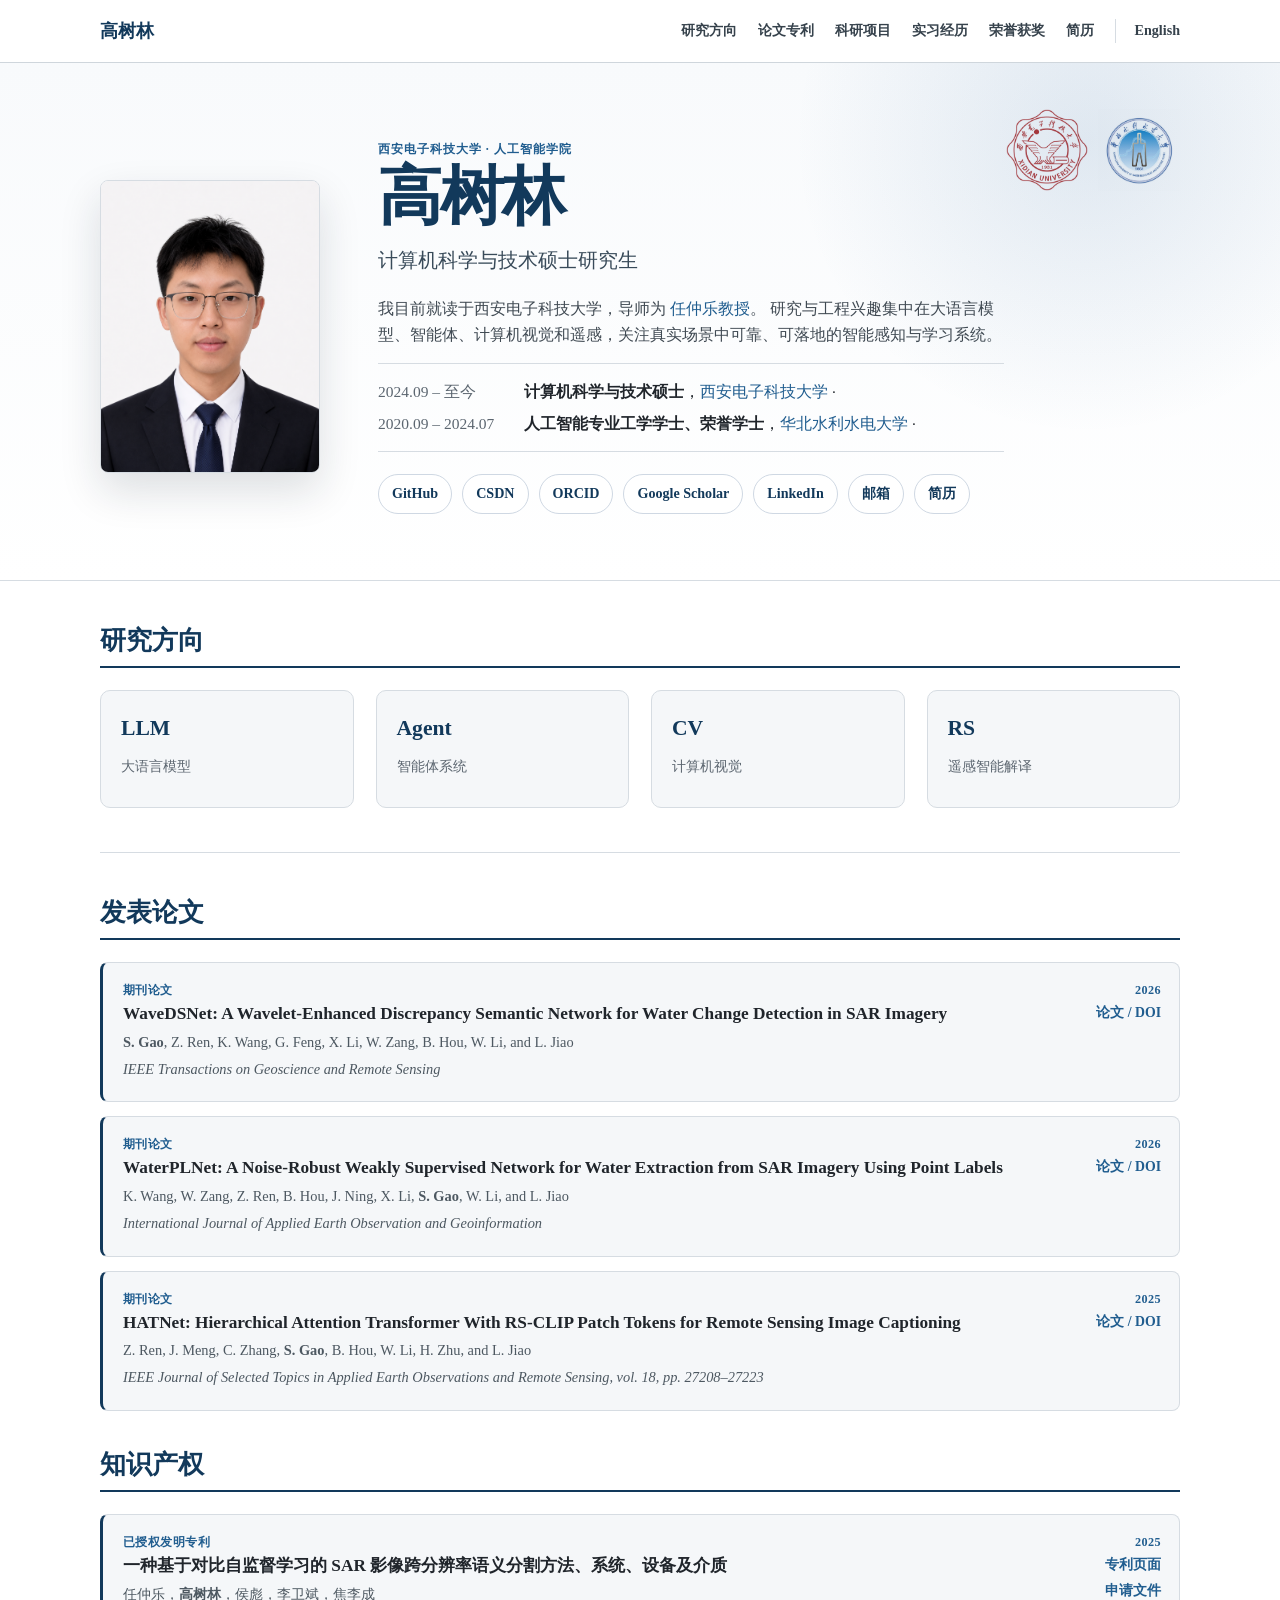
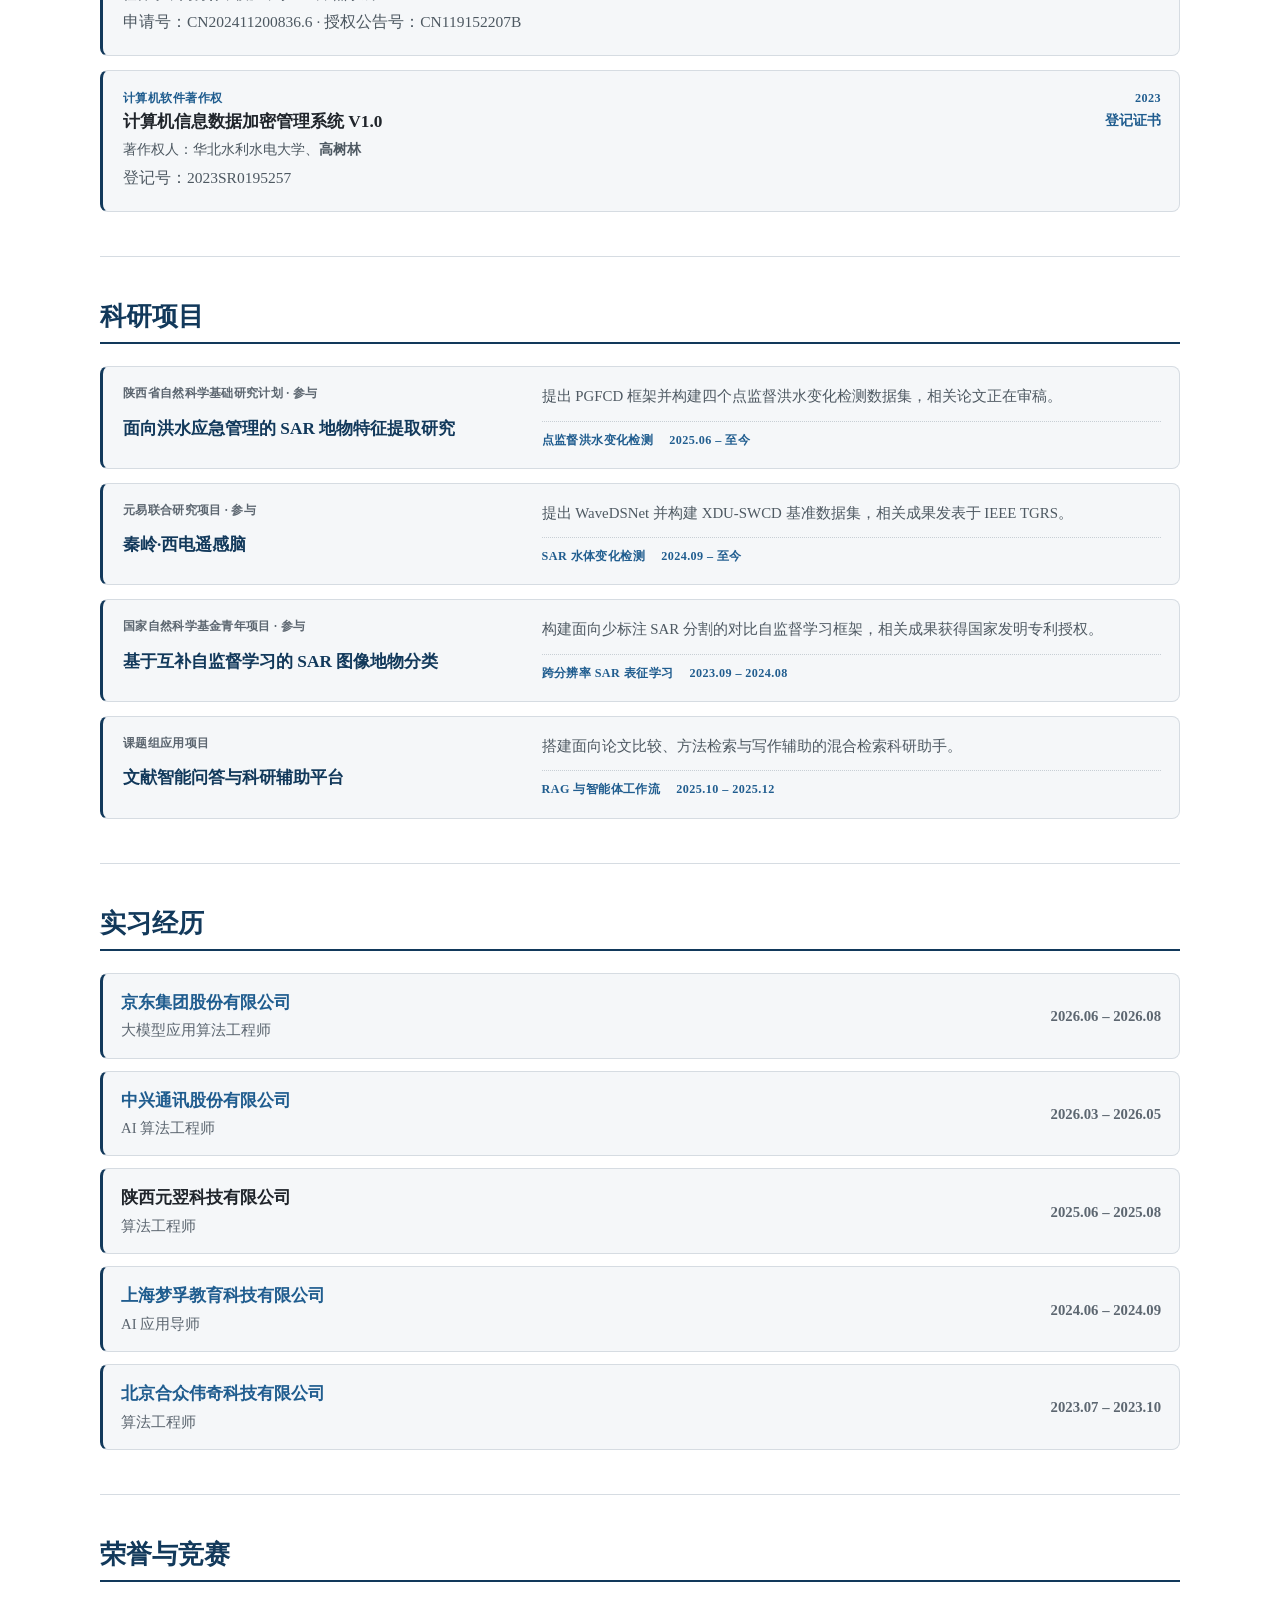
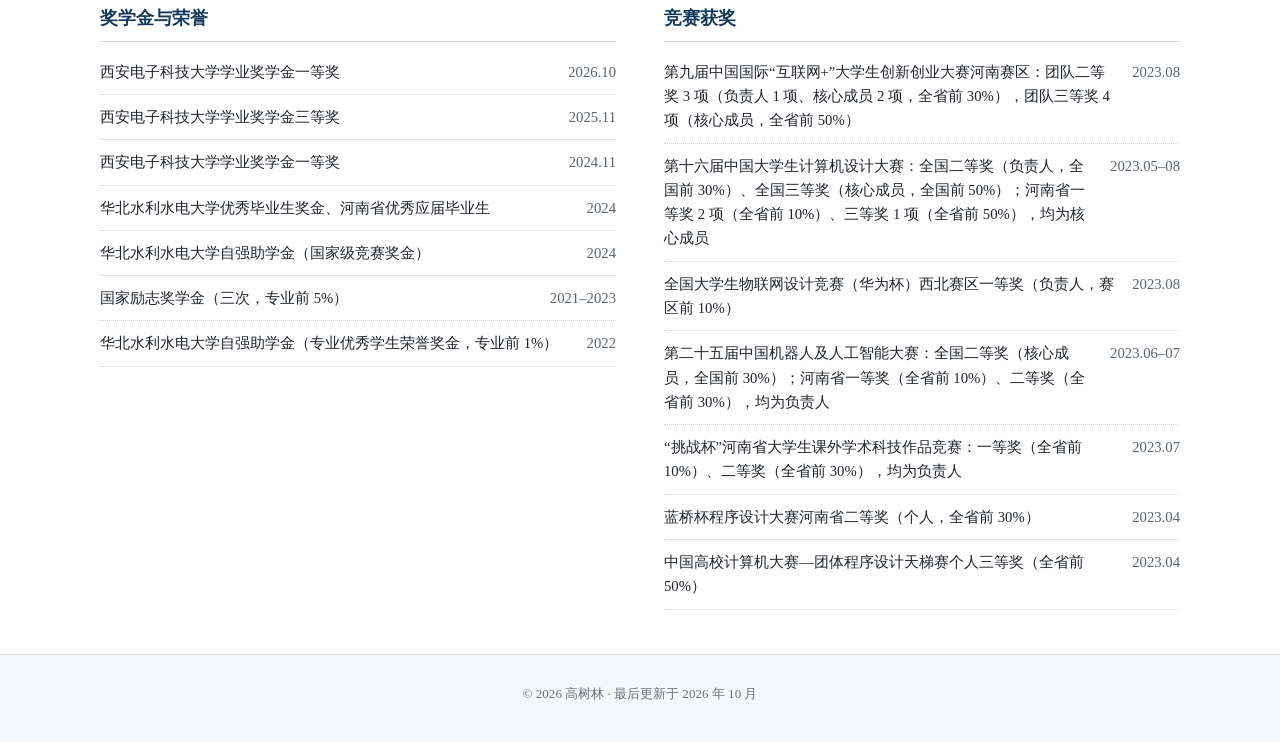
==== commit 6fc53843: "Update index-CN.html" ====
--- a/index-CN.html
+++ b/index-CN.html
@@ -44,11 +44,11 @@
         <div class="education-summary" aria-label="教育经历">
           <div class="education-row">
             <span class="education-date">2024.09 – 至今</span>
-            <span><strong>计算机科学与技术硕士</strong>，<a href="https://www.xidian.edu.cn/" target="_blank" rel="noopener">西安电子科技大学</a> · 导师：<a href="https://faculty.xidian.edu.cn/renzhongle/zh_CN/index.htm" target="_blank" rel="noopener">任仲乐教授</a></span>
+            <span><strong>计算机科学与技术硕士</strong>，<a href="https://www.xidian.edu.cn/" target="_blank" rel="noopener">西安电子科技大学</a> · </span>
           </div>
           <div class="education-row">
             <span class="education-date">2020.09 – 2024.07</span>
-            <span><strong>人工智能专业工学学士、荣誉学士</strong>，<a href="https://www.ncwu.edu.cn/" target="_blank" rel="noopener">华北水利水电大学</a> · 本科导师：<a href="https://www2.ncwu.edu.cn/xingong/info/1026/2267.htm" target="_blank" rel="noopener">杨阳蕊老师</a></span>
+            <span><strong>人工智能专业工学学士、荣誉学士</strong>，<a href="https://www.ncwu.edu.cn/" target="_blank" rel="noopener">华北水利水电大学</a> · </span>
           </div>
         </div>
         <div class="profile-links" aria-label="个人主页与联系方式">
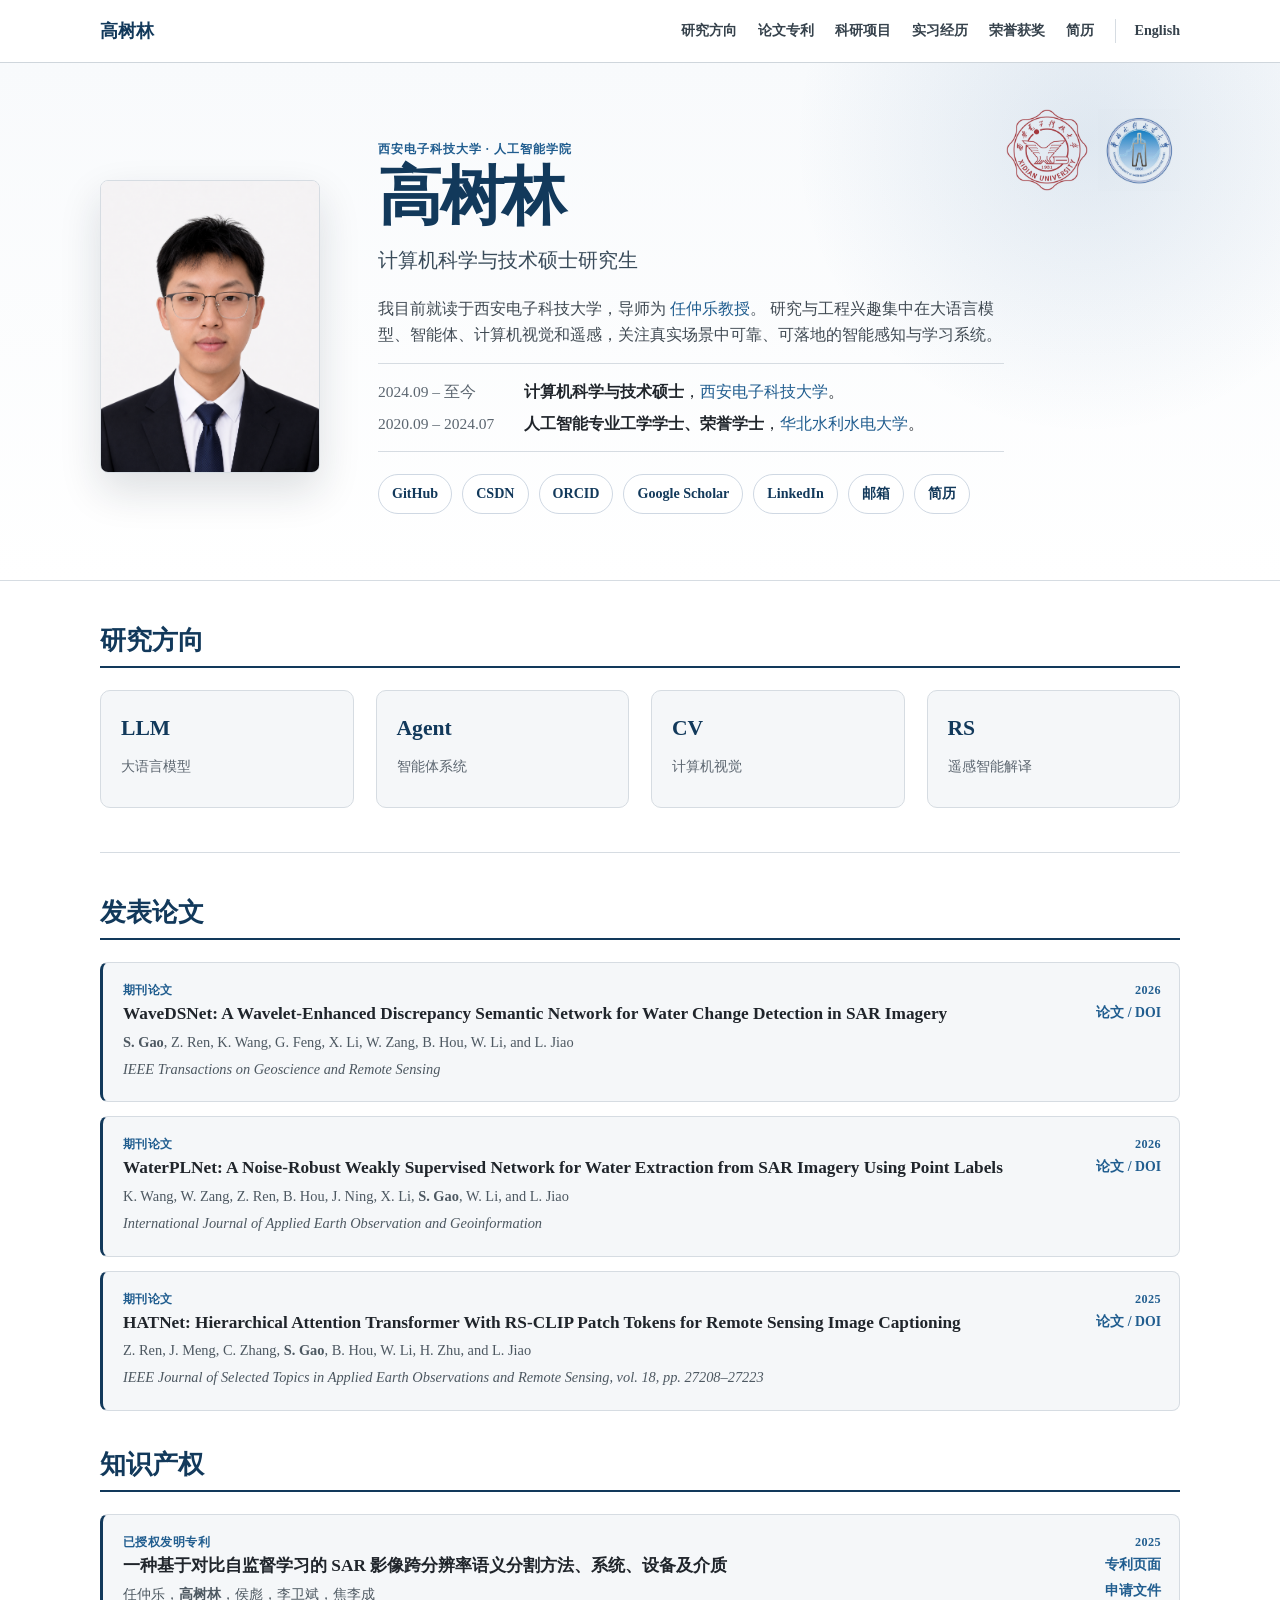
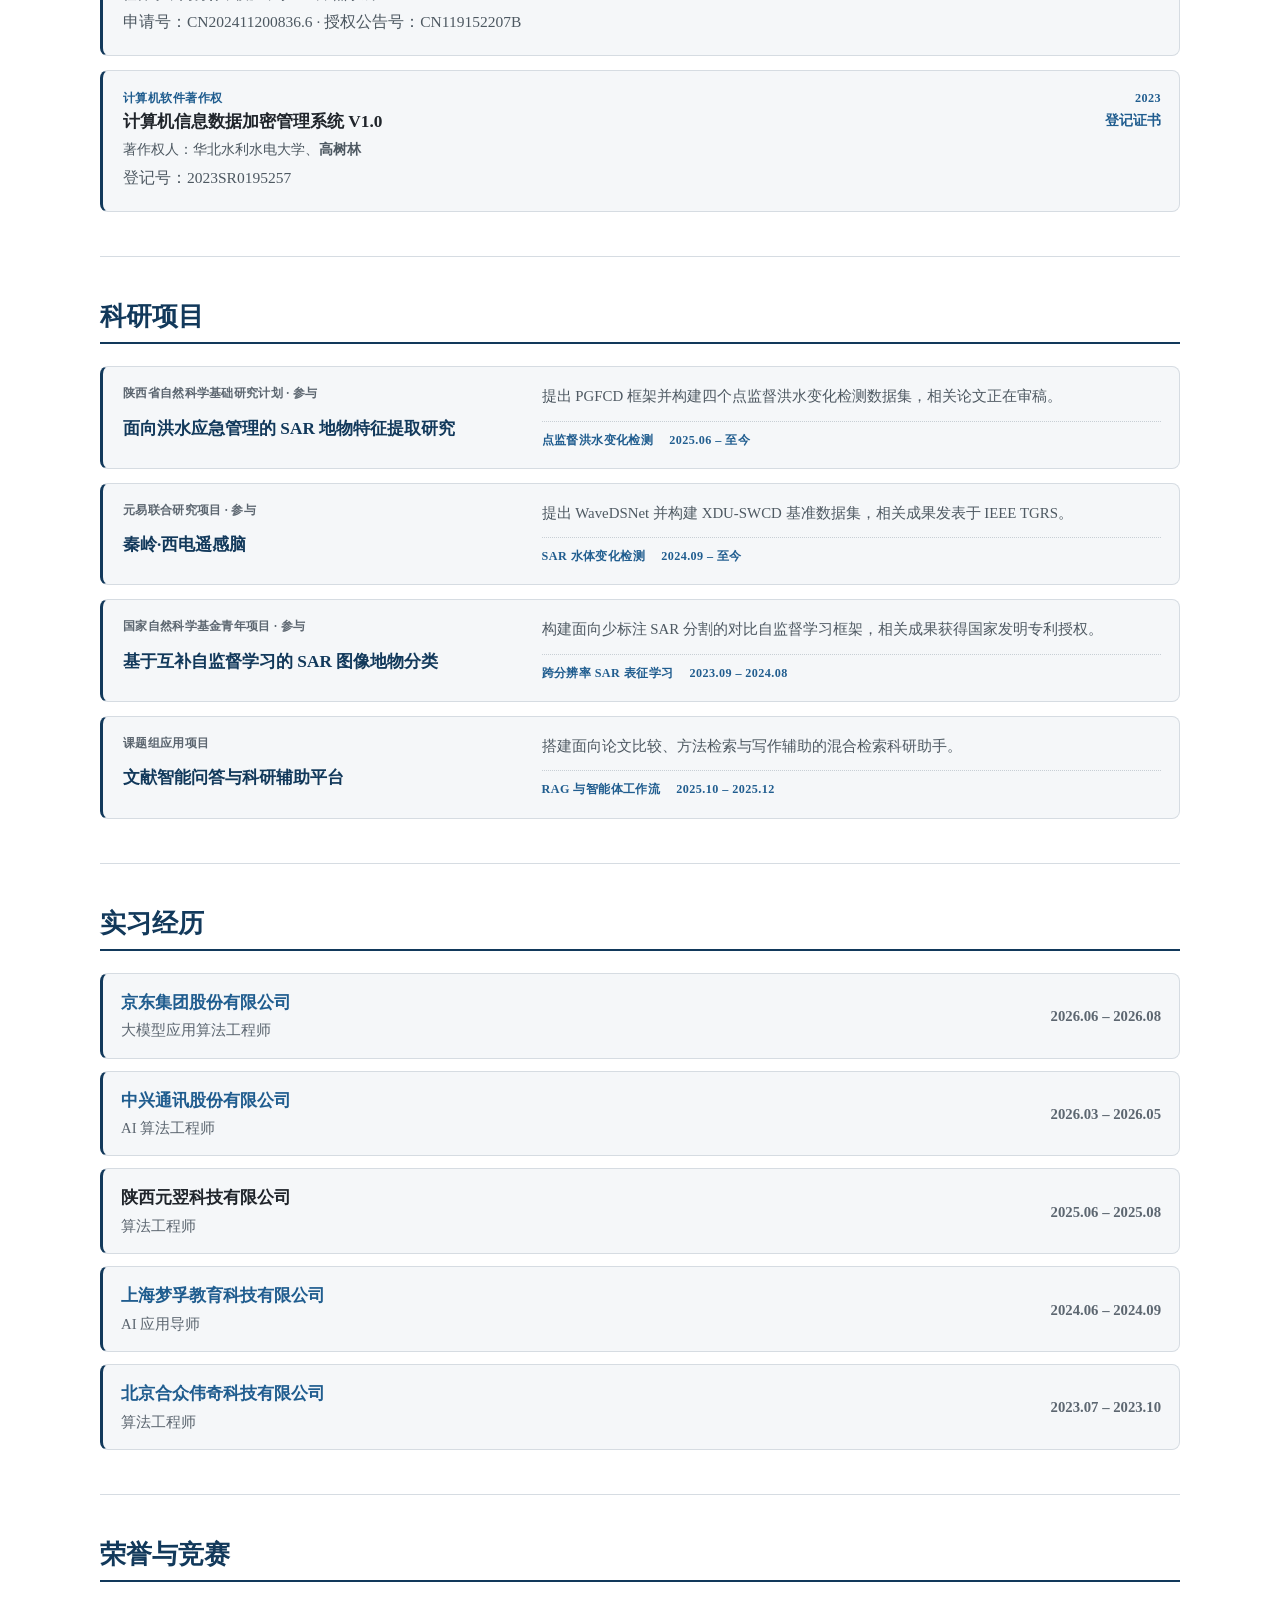
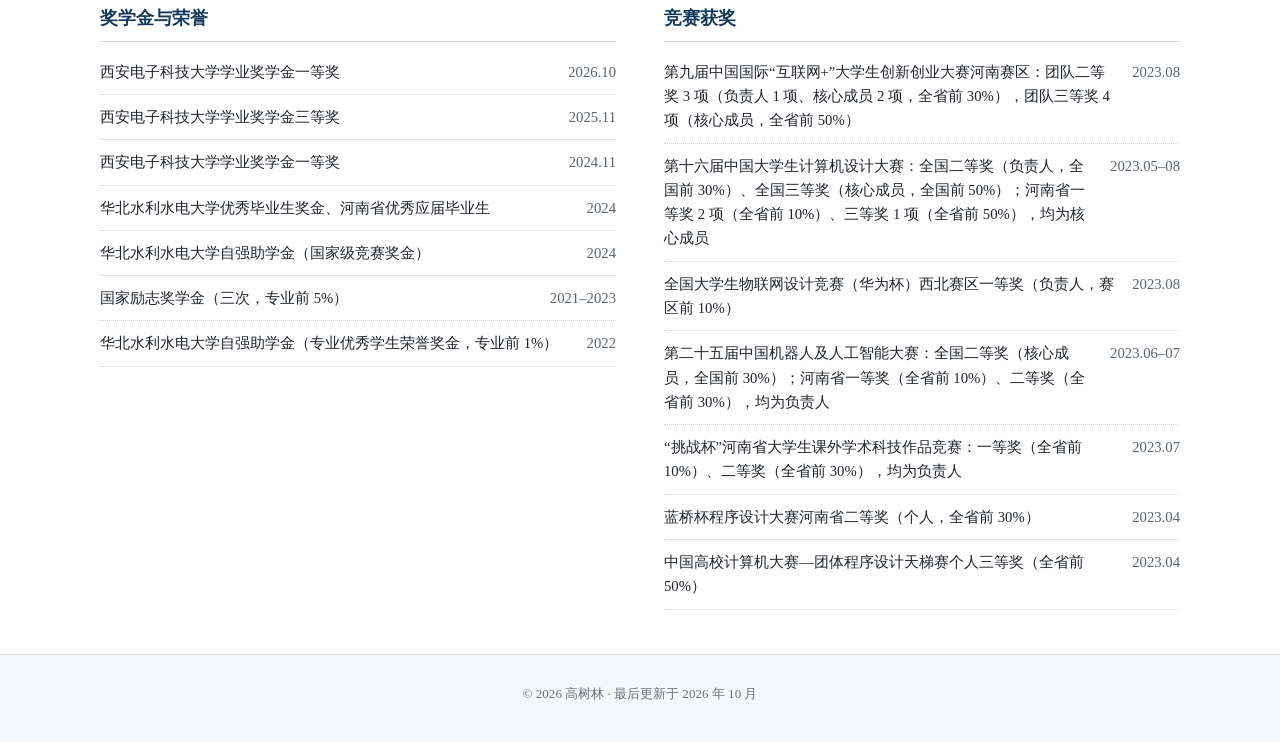
==== commit 42e88a56: "Add punctuation to education details in index-CN.html Updated educational background descriptions to" ====
--- a/index-CN.html
+++ b/index-CN.html
@@ -44,11 +44,11 @@
         <div class="education-summary" aria-label="教育经历">
           <div class="education-row">
             <span class="education-date">2024.09 – 至今</span>
-            <span><strong>计算机科学与技术硕士</strong>，<a href="https://www.xidian.edu.cn/" target="_blank" rel="noopener">西安电子科技大学</a> · </span>
+            <span><strong>计算机科学与技术硕士</strong>，<a href="https://www.xidian.edu.cn/" target="_blank" rel="noopener">西安电子科技大学</a>。 </span>
           </div>
           <div class="education-row">
             <span class="education-date">2020.09 – 2024.07</span>
-            <span><strong>人工智能专业工学学士、荣誉学士</strong>，<a href="https://www.ncwu.edu.cn/" target="_blank" rel="noopener">华北水利水电大学</a> · </span>
+            <span><strong>人工智能专业工学学士、荣誉学士</strong>，<a href="https://www.ncwu.edu.cn/" target="_blank" rel="noopener">华北水利水电大学</a>。 </span>
           </div>
         </div>
         <div class="profile-links" aria-label="个人主页与联系方式">
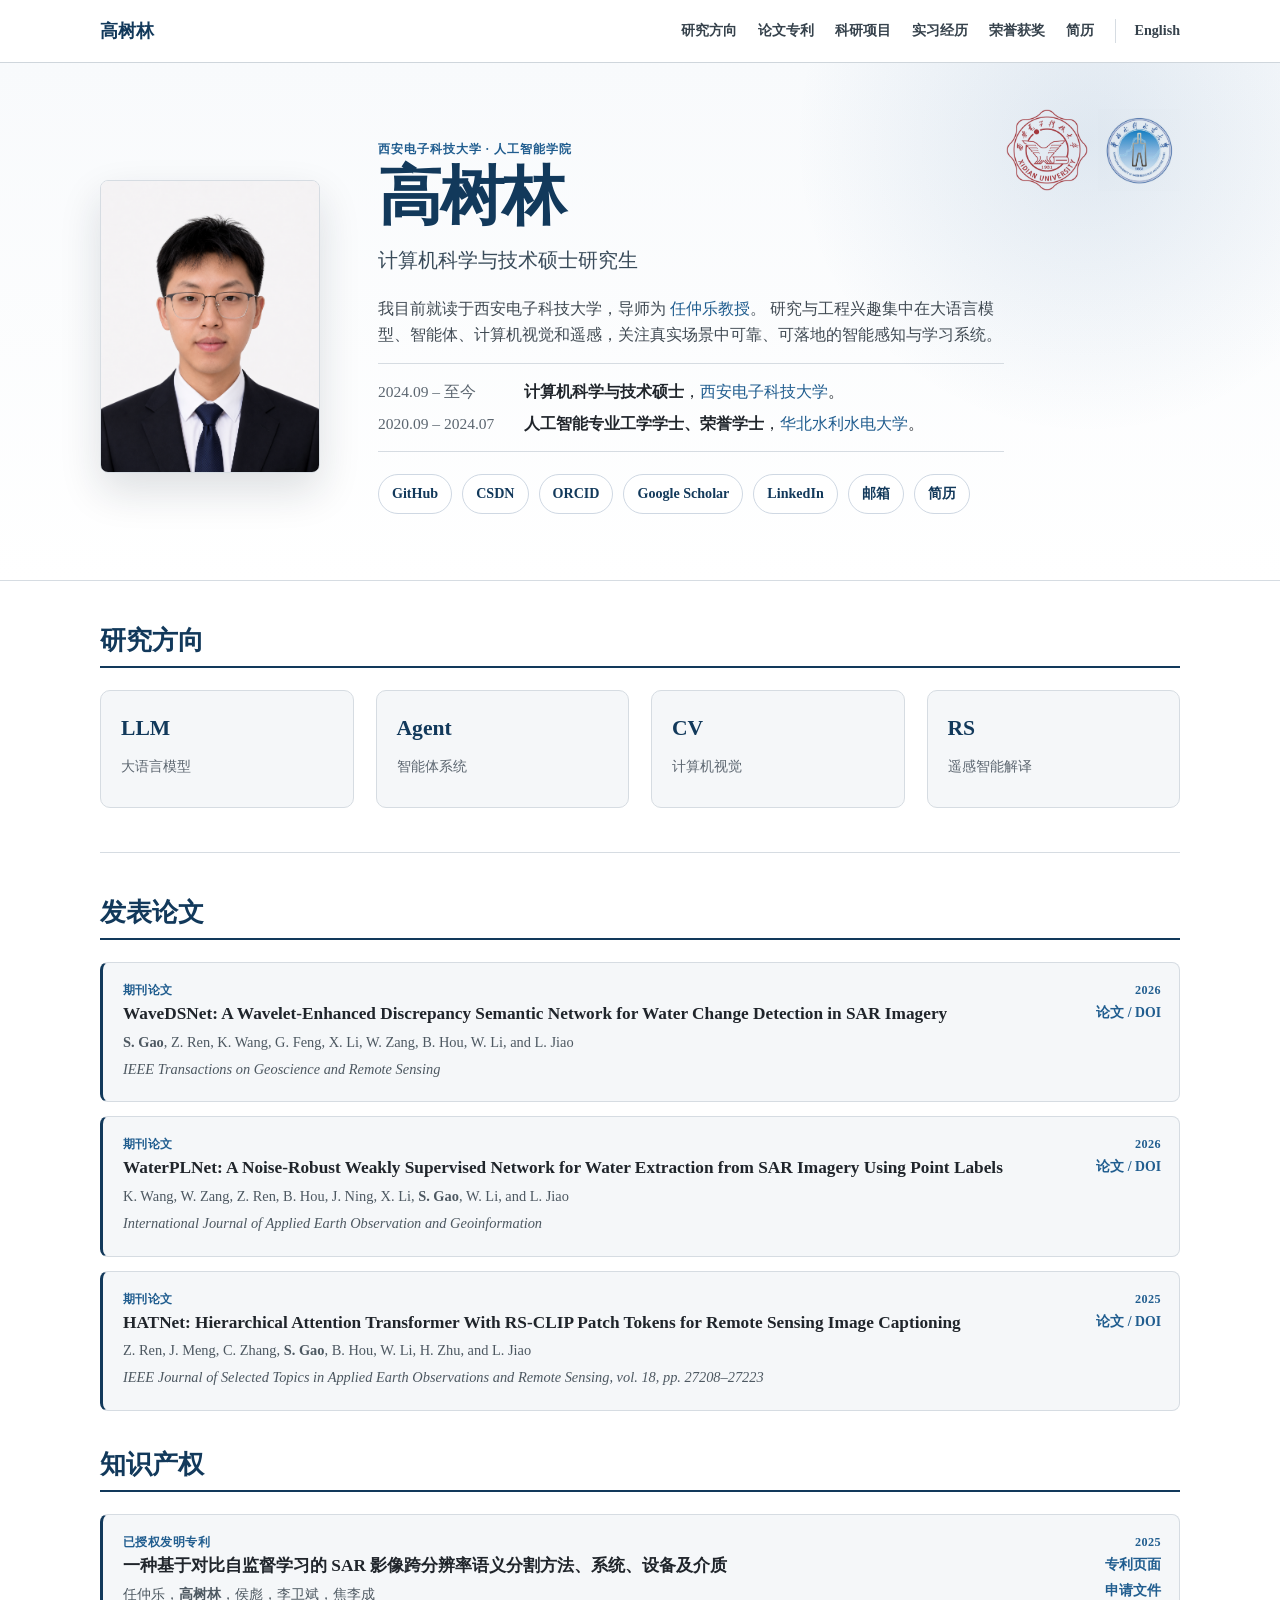
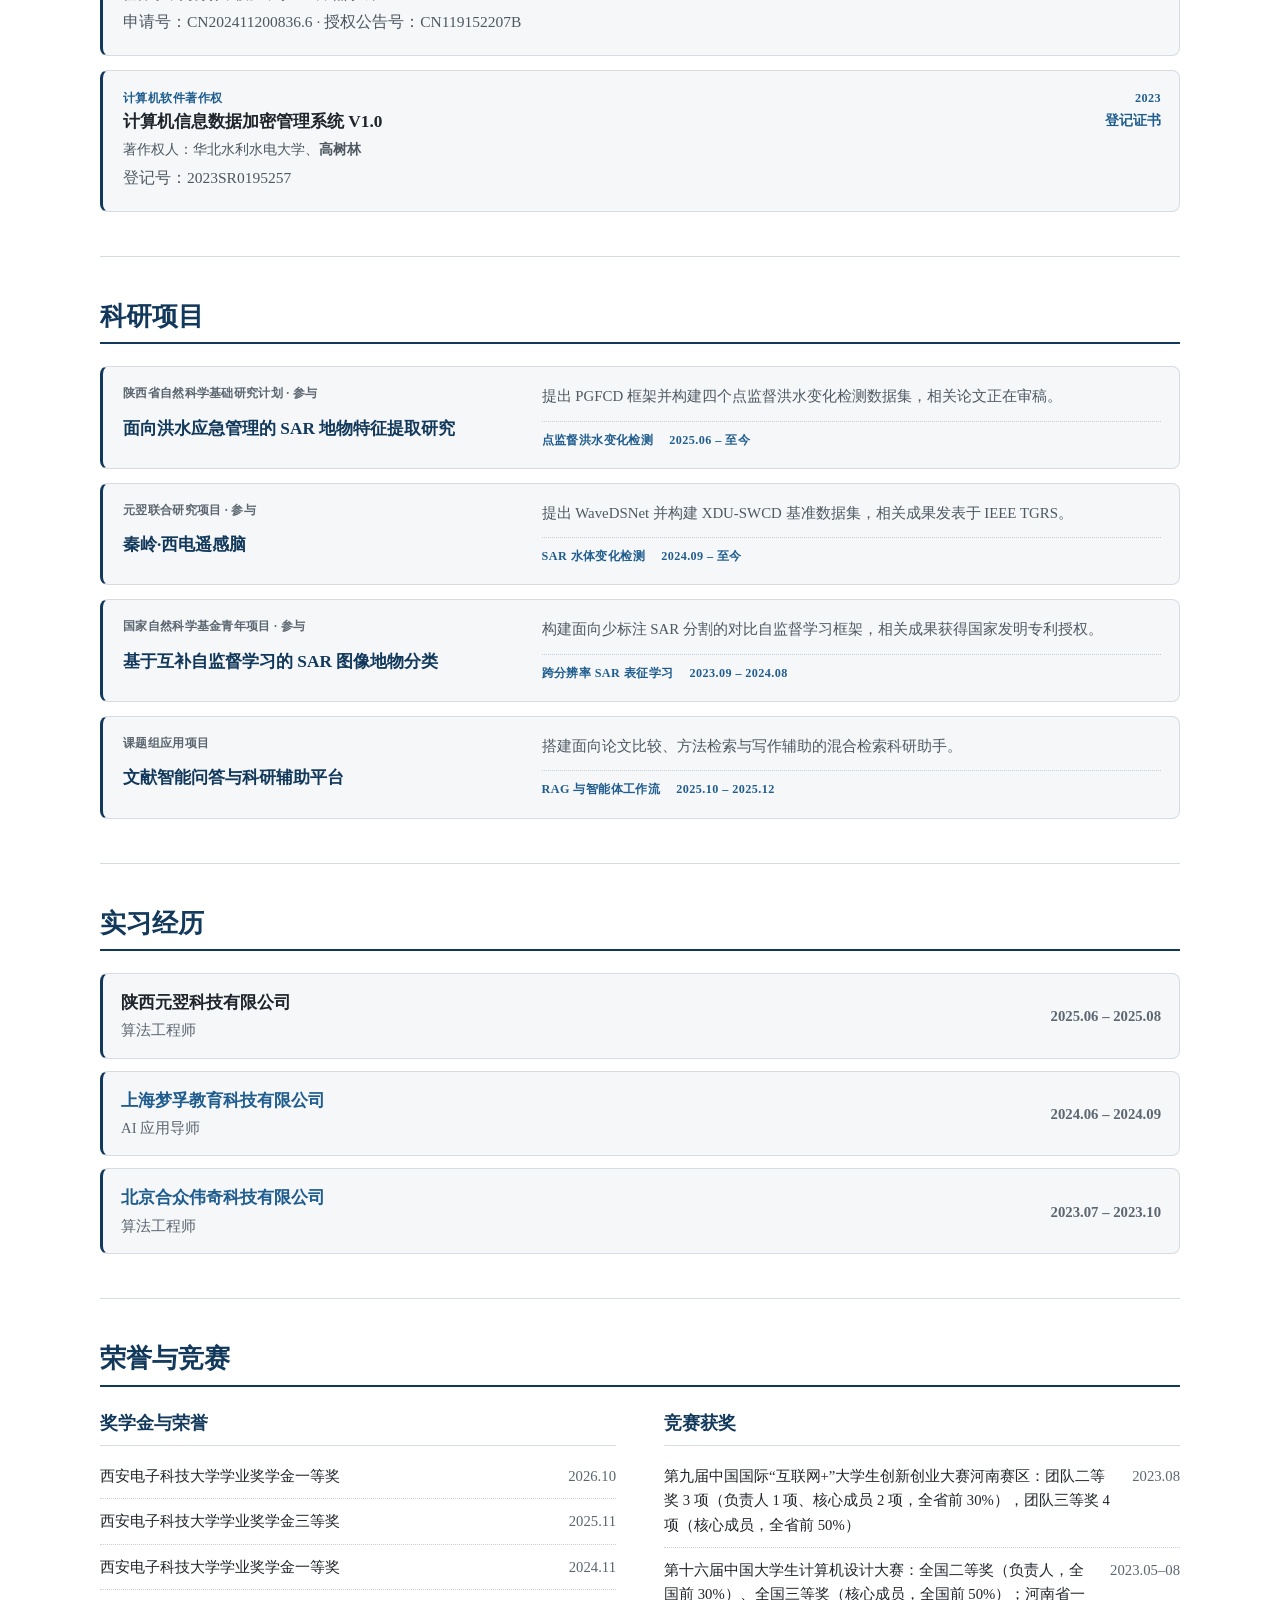
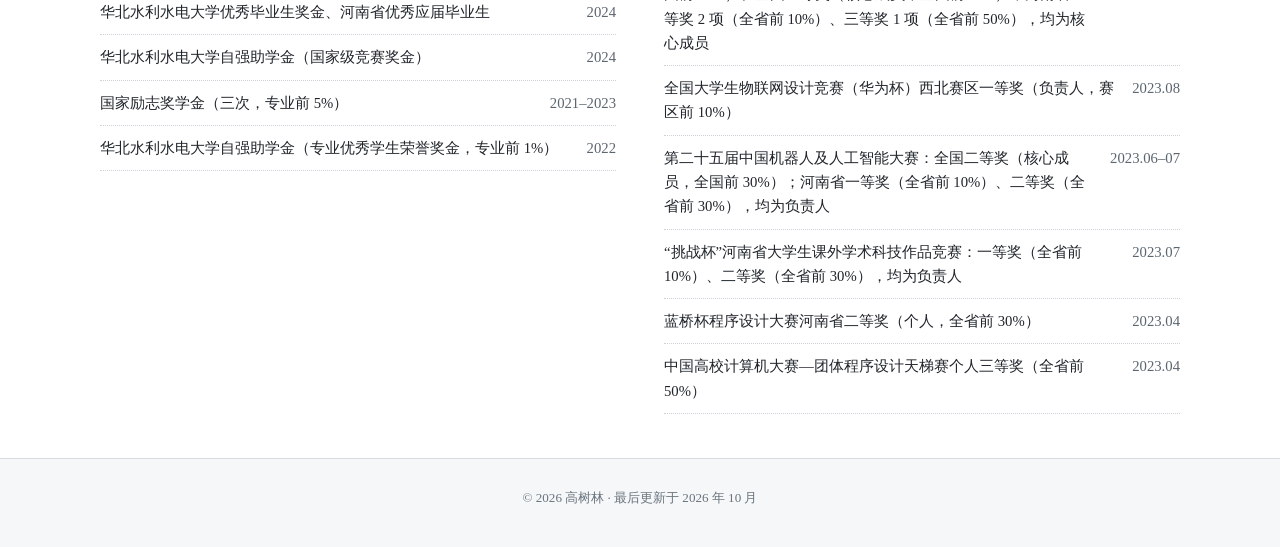
==== commit e385b032: "Update index-CN.html" ====
--- a/index-CN.html
+++ b/index-CN.html
@@ -154,7 +154,7 @@
           <p>提出 PGFCD 框架并构建四个点监督洪水变化检测数据集，相关论文正在审稿。</p>
         </article>
         <article class="project-card">
-          <span class="project-type">元易联合研究项目 · 参与</span>
+          <span class="project-type">元翌联合研究项目 · 参与</span>
           <h3>秦岭·西电遥感脑</h3>
           <div class="item-meta"><span>SAR 水体变化检测</span><time>2024.09 – 至今</time></div>
           <p>提出 WaveDSNet 并构建 XDU-SWCD 基准数据集，相关成果发表于 IEEE TGRS。</p>
@@ -183,7 +183,7 @@
         </div>
       </div>
       <div class="content-offset experience-list">
-        <article class="experience-row">
+        <!-- <article class="experience-row">
           <div>
             <h3><a href="https://corporate.jd.com/" target="_blank" rel="noopener">京东集团股份有限公司</a></h3>
             <p>大模型应用算法工程师</p>
@@ -196,7 +196,7 @@
             <p>AI 算法工程师</p>
           </div>
           <time datetime="2026-03">2026.03 – 2026.05</time>
-        </article>
+        </article> -->
         <article class="experience-row">
           <div>
             <h3>陕西元翌科技有限公司</h3>
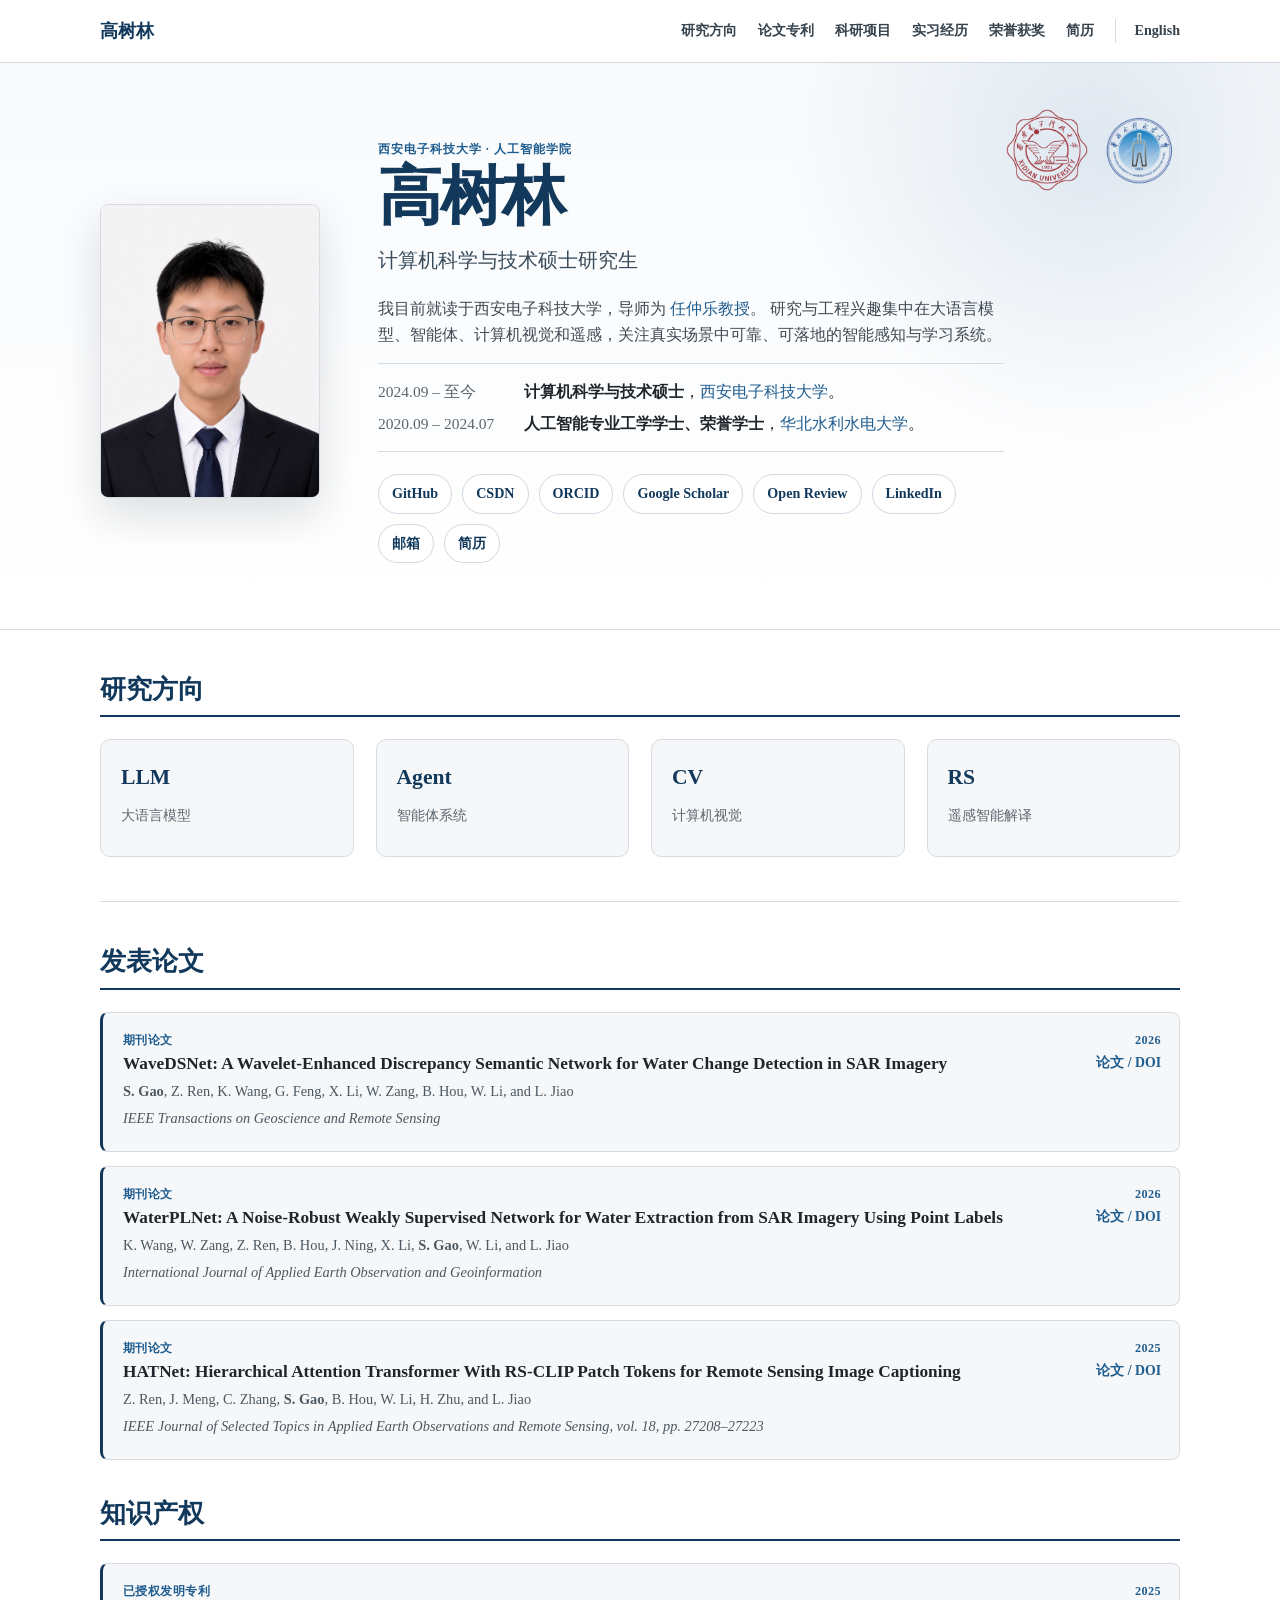
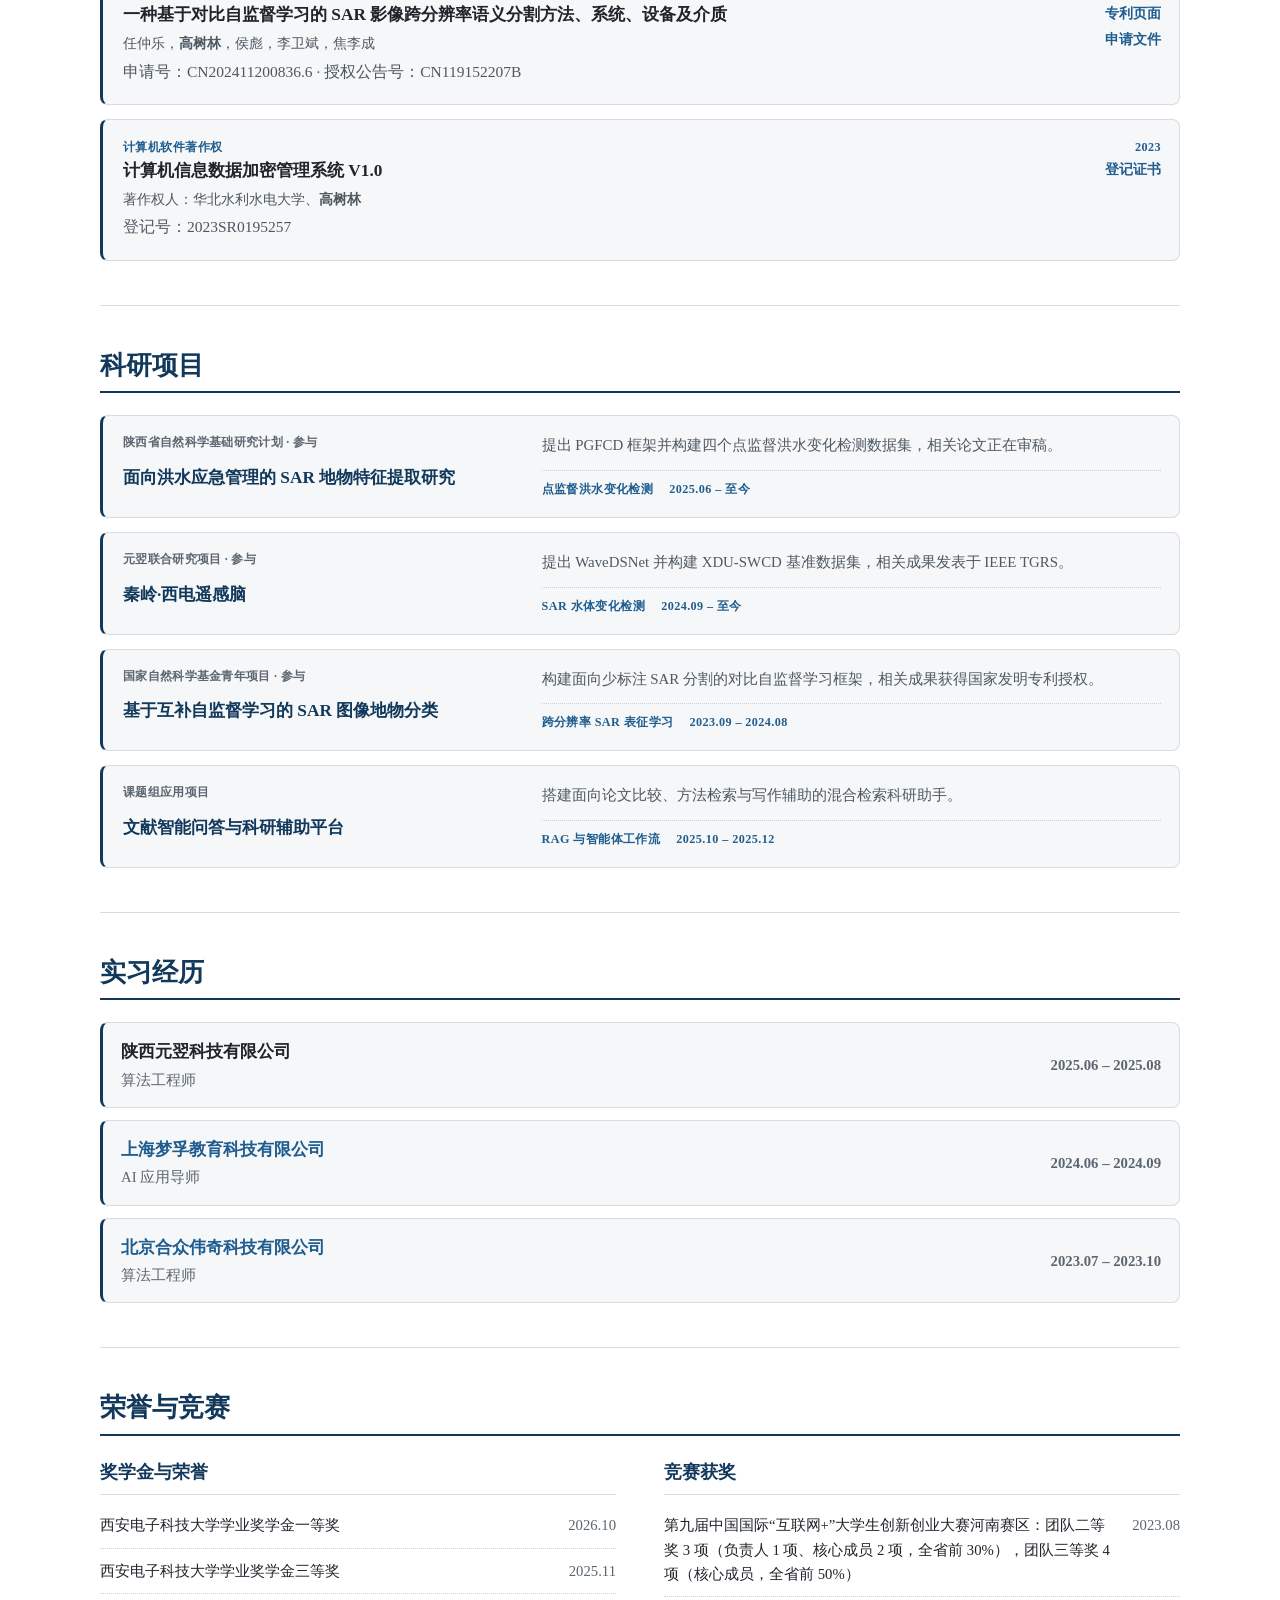
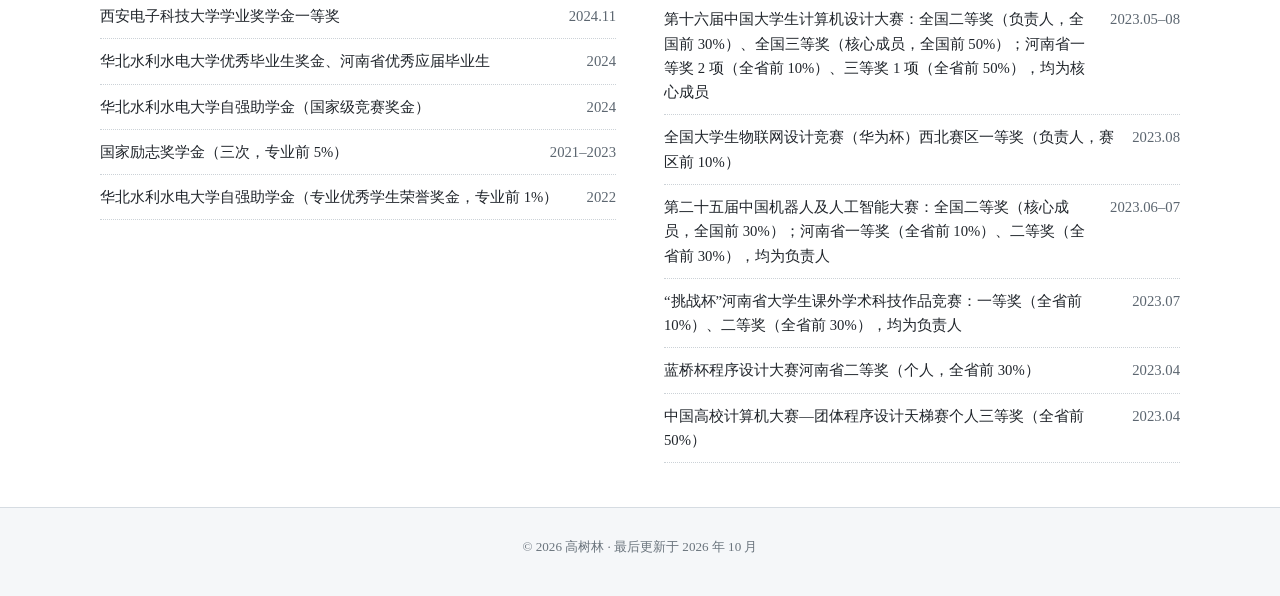
==== commit 12a54cfc: "Update index-CN.html" ====
--- a/index-CN.html
+++ b/index-CN.html
@@ -56,6 +56,7 @@
           <a href="https://blog.csdn.net/qq_54932411" target="_blank" rel="noopener">CSDN</a>
           <a href="https://orcid.org/0009-0003-9787-9495" target="_blank" rel="noopener">ORCID</a>
           <a href="https://scholar.google.com/citations?user=Y2jieVoAAAAJ&amp;hl=ja" target="_blank" rel="noopener">Google Scholar</a>
+          <a href="https://openreview.net/profile?id=%7EShulin_Gao1" target="_blank" rel="noopener">Open Review</a>
           <a href="https://www.linkedin.com/in/shulin-gao-139823401/" target="_blank" rel="noopener">LinkedIn</a>
           <a href="mailto:gaoshulin123456@gmail.com">邮箱</a>
           <a href="data/GSL/CV-CN.pdf">简历</a>
